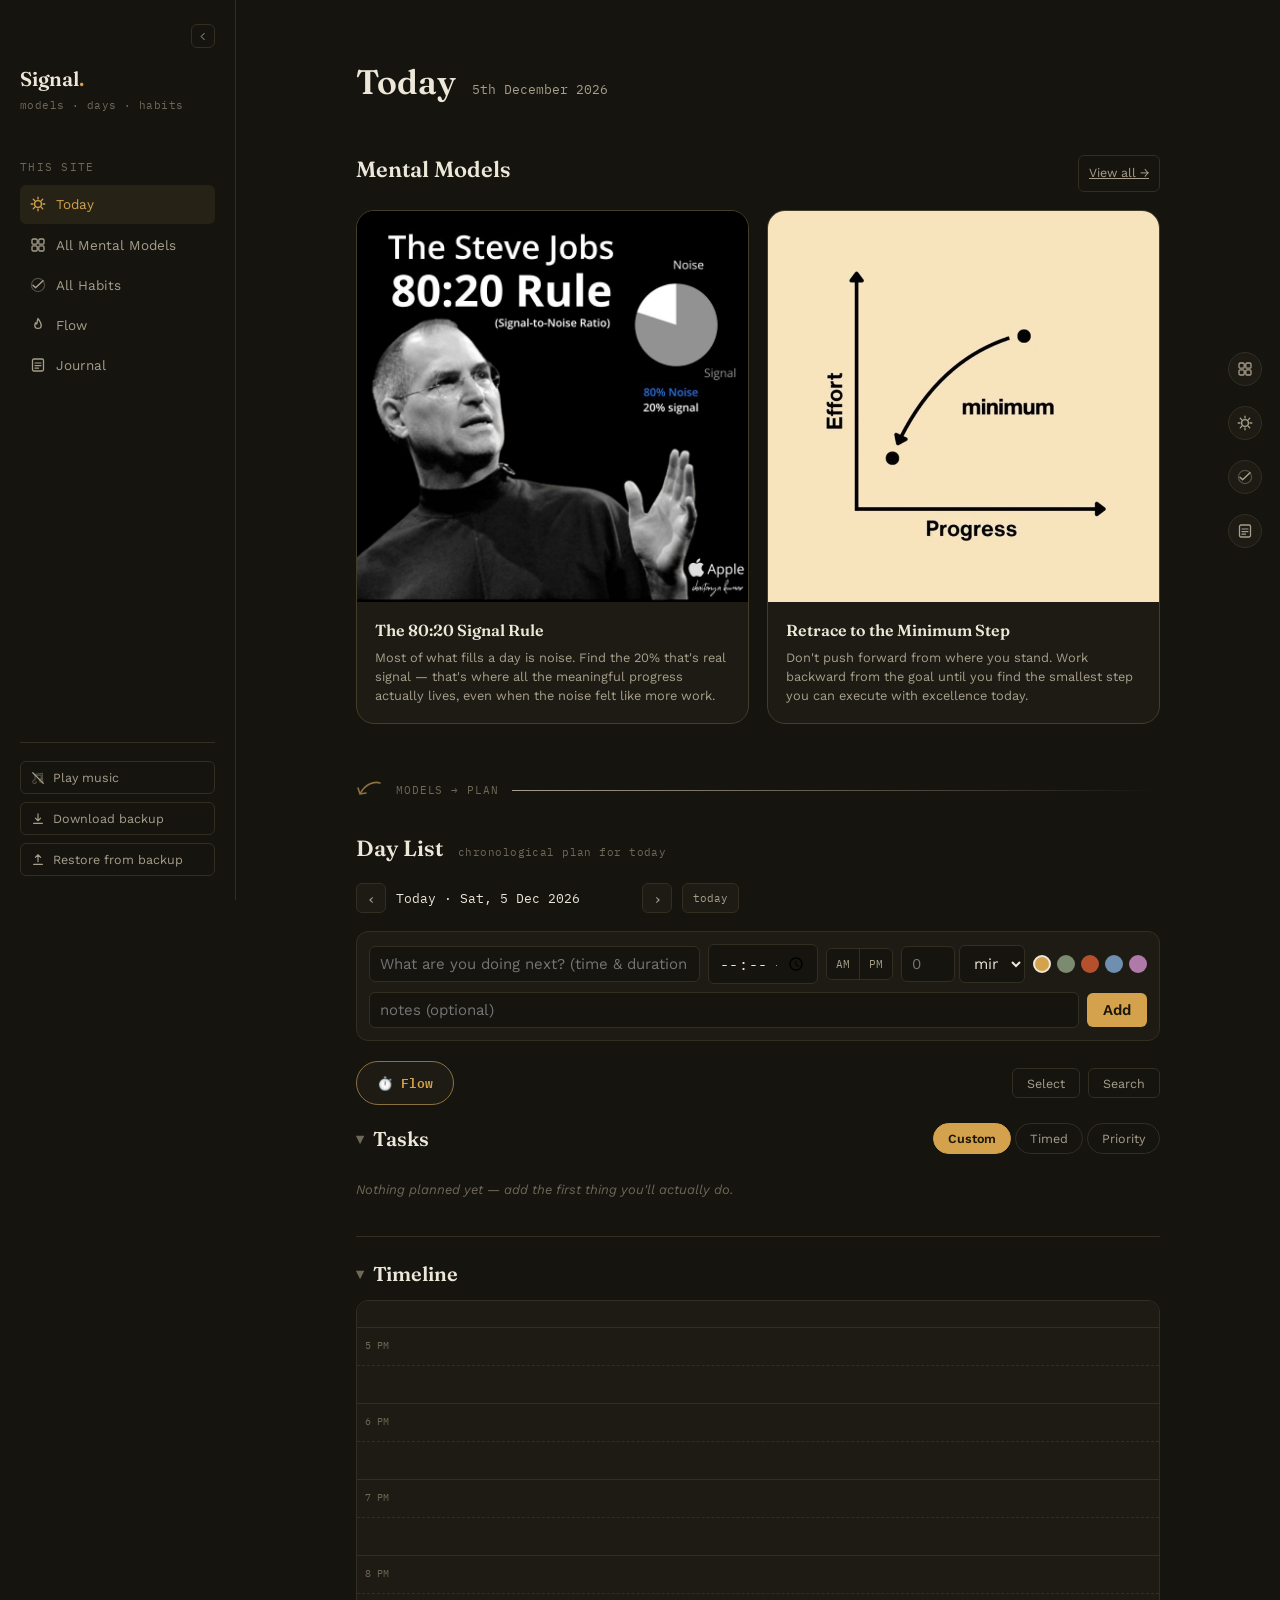
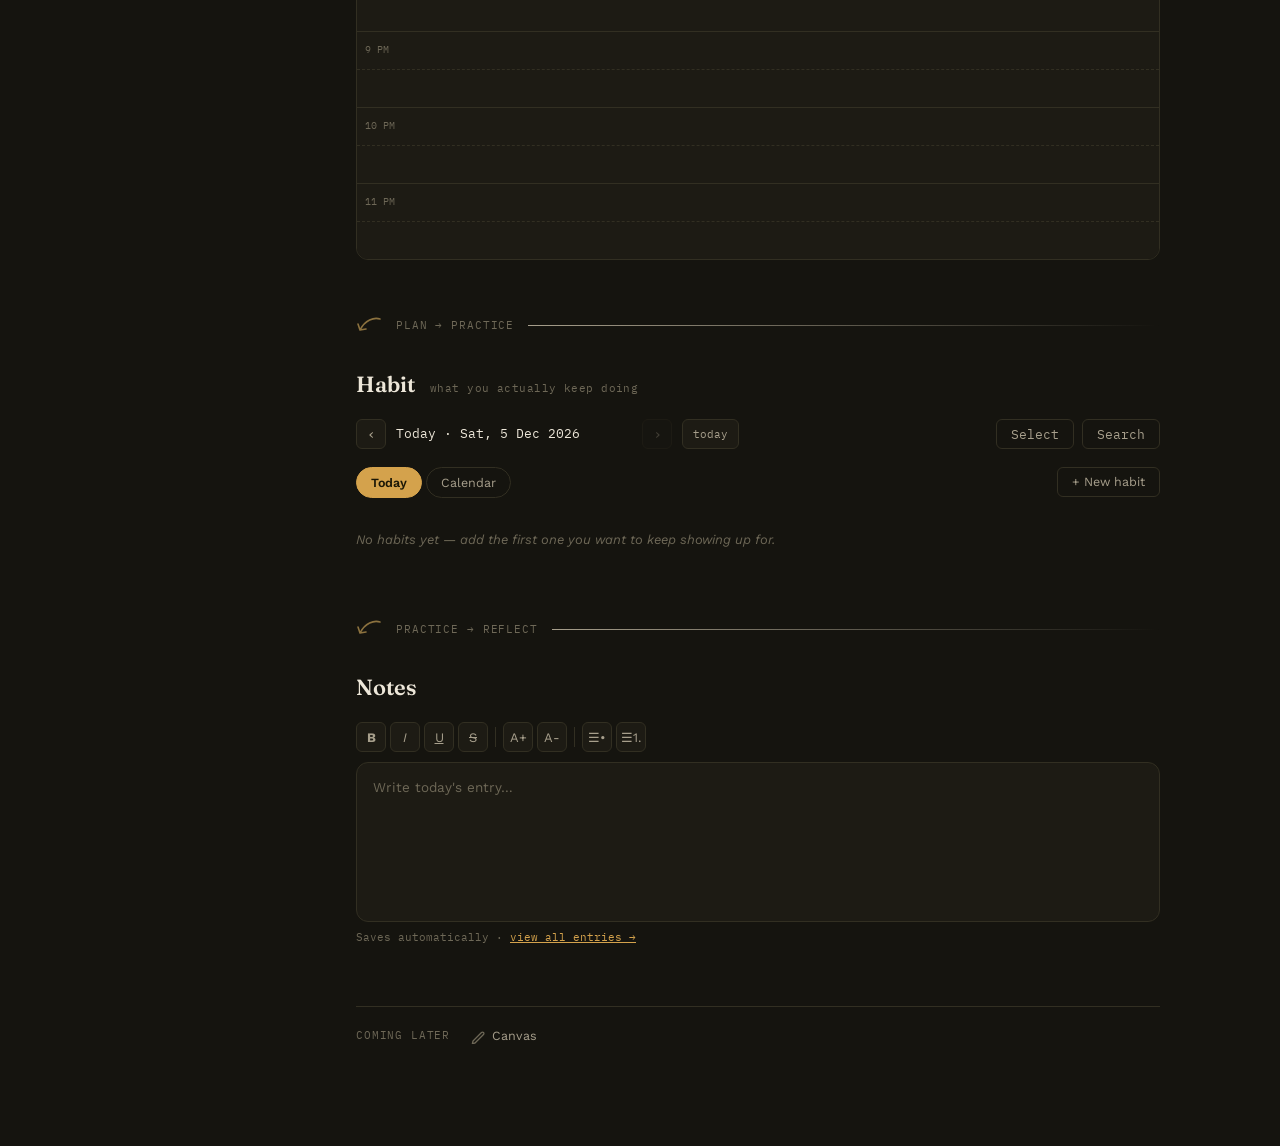
==== index.html @ c30d636f "Clarity Dashboard - Core Baseline" ====
<!doctype html>
<html lang="en">
<head>
<meta charset="utf-8">
<meta name="viewport" content="width=device-width, initial-scale=1">
<title>Signal — Today</title>
<link rel="preconnect" href="https://fonts.googleapis.com">
<link rel="preconnect" href="https://fonts.gstatic.com" crossorigin>
<link rel="stylesheet" href="https://fonts.googleapis.com/css2?family=Fraunces:opsz,wght@9..144,300;9..144,500;9..144,600;9..144,700&family=Work+Sans:wght@400;500;600;700&family=IBM+Plex+Mono:wght@400;500&display=swap">
<link rel="stylesheet" href="styles.css">
<script>
  // Blocking, runs before body paints: if the splash already played this tab session,
  // mark the root element so the overlay never renders at all — no flash, no re-play on refresh.
  if (sessionStorage.getItem('mm_splashDone')) document.documentElement.classList.add('no-splash');
</script>
</head>
<body>
<div class="splash-overlay" id="splashOverlay">
  <span class="splash-word">Signal<span class="accent">.</span></span>
</div>
<audio id="splashAudio" src="assets/sfx/startup.mp3" preload="auto"></audio>
<div class="shell" id="shell">

  <aside class="sidebar" id="sidebarMount" data-active="today"></aside>

  <main class="main">
    <div class="page-head sticky-head no-desc">
      <div class="page-title-row">
        <h1 class="page-title">Today</h1>
        <span class="page-date" id="todayLongDate">—</span>
      </div>
    </div>

    <!-- ===================== SECTION 1 — MENTAL MODELS (pinned only) ===================== -->
    <section class="block" id="models">
      <div class="block-head">
        <h2 class="block-title">Mental Models</h2>
        <a href="models.html" class="ghost-btn" style="display:inline-flex;">View all →</a>
      </div>
      <div class="models-grid" id="homeModelsGrid"></div>
      <p class="empty-note" id="noPinnedNote" style="display:none;">Nothing pinned yet — <a href="models.html" style="color:var(--gold)">pin a couple of models</a> to see them here.</p>
    </section>

    <div class="retrace-divider" id="modelsRetraceDivider">
      <svg width="26" height="20" viewBox="0 0 26 20" fill="none"><path d="M24 3C18 1 9 4 4 14M4 14L2 8M4 14L10 13" stroke="currentColor" stroke-width="1.6" stroke-linecap="round" stroke-linejoin="round"/></svg>
      <span class="label">models → plan</span>
      <div class="rule"></div>
    </div>

    <!-- ===================== SECTION 2 — DAY LIST ===================== -->
    <section class="block" id="daylist">
      <div class="block-head">
        <h2 class="block-title">Day List <small>chronological plan for today</small></h2>
      </div>

      <div class="day-nav">
        <div class="day-nav-dategroup" id="taskDateNavGroup">
          <button id="dayPrev" title="Previous day">‹</button>
          <span class="current-date" id="currentDateLabel">—</span>
          <button id="dayNext" title="Next day">›</button>
          <button class="today-btn" id="dayToday">today</button>
        </div>
      </div>

      <div id="daySearchWrap" style="display:none;">
        <div class="search-box" style="margin-top:0;">
          <input type="text" id="daySearchInput" placeholder="Search everything you've ever logged in the day list…">
          <button id="daySearchBtn">Search</button>
        </div>
        <div class="search-results" id="daySearchResults"></div>
      </div>

      <form class="add-form" id="addEntryForm">
        <input class="task-text" id="entryText" type="text" placeholder="What are you doing next? (time &amp; duration optional)" required>
        <input class="task-time" id="entryTime" type="time">
        <div class="ampm-toggle" id="entryAmpmToggle">
          <button type="button" data-period="AM">AM</button>
          <button type="button" data-period="PM">PM</button>
        </div>
        <div class="dur-input">
          <input type="number" id="entryDurValue" min="0" step="1" placeholder="0">
          <select id="entryDurUnit">
            <option value="min">min</option>
            <option value="hour">hour</option>
          </select>
        </div>
        <div class="task-color-picker" id="entryColorPicker"></div>
        <input class="task-notes" id="entryNotes" type="text" placeholder="notes (optional)">
        <button class="submit" type="submit">Add</button>
      </form>

      <div class="task-tools-row" id="taskToolsRow">
        <button class="flow-shortcut-btn" id="flowShortcutBtn" type="button" title="Open the Flow timer">⏱️ Flow</button>
        <div class="day-nav-actions" id="taskNavActions">
          <button class="ghost-btn" id="taskSelectBtn">Select</button>
          <button class="ghost-btn" id="daySearchToggleBtn">Search</button>
        </div>
        <div class="habits-mass-bar" id="taskMassBar" style="display:none;">
          <button class="ghost-btn" id="taskMassDoneBtn" type="button">Mark done</button>
          <button class="ghost-btn" id="taskMassToggleArchiveBtn" type="button">Archive selected</button>
          <button class="ghost-btn danger-ghost" id="taskMassDeleteBtn" type="button">Delete selected</button>
          <button class="ghost-btn" id="taskMassCancelBtn" type="button">Cancel</button>
        </div>
      </div>

      <div class="section-toolbar">
        <button class="section-collapse-btn" id="tasksCollapseBtn"><span class="sc-arrow">▾</span> Tasks</button>
        <div class="list-mode-tabs" id="listModeTabs">
          <button class="tab-btn" data-mode="custom">Custom</button>
          <button class="tab-btn" data-mode="timed">Timed</button>
          <button class="tab-btn" data-mode="priority">Priority</button>
        </div>
      </div>
      <div class="priority-tools" id="priorityTools" style="display:none;">
        <button class="ghost-btn" id="clearPrioritiesBtn" type="button">Clear all priorities</button>
        <button class="ghost-btn danger-ghost" id="deleteUnprioritizedBtn" type="button">Delete unprioritized</button>
      </div>
      <div id="tasksBody">
        <div class="day-entries" id="dayEntriesContainer"></div>
        <button class="archive-toggle" id="archiveToggleBtn" type="button" style="display:none;">
          <span class="sc-arrow" id="archiveArrow">▸</span> Archive <span class="archive-count" id="archiveCount"></span>
        </button>
        <div class="archive-list" id="archiveList" style="display:none;"></div>
      </div>

      <div class="section-divider"></div>

      <div class="section-toolbar">
        <button class="section-collapse-btn" id="chronoCollapseBtn"><span class="sc-arrow">▾</span> Timeline</button>
      </div>
      <div id="chronoBody">
        <div class="day-grid-wrap">
          <div class="day-grid">
            <div id="gridSlots"></div>
            <div class="grid-tasks" id="gridTasks"></div>
          </div>
        </div>
      </div>
    </section>

    <div class="retrace-divider">
      <svg width="26" height="20" viewBox="0 0 26 20" fill="none"><path d="M24 3C18 1 9 4 4 14M4 14L2 8M4 14L10 13" stroke="currentColor" stroke-width="1.6" stroke-linecap="round" stroke-linejoin="round"/></svg>
      <span class="label">plan → practice</span>
      <div class="rule"></div>
    </div>

    <!-- ===================== SECTION 3 — HABIT ===================== -->
    <section class="block" id="habits">
      <div class="block-head">
        <h2 class="block-title">Habit <small>what you actually keep doing</small></h2>
      </div>

      <div class="day-nav">
        <div class="day-nav-dategroup" id="habitDateNavGroup">
          <button id="habitPrev" title="Previous day">‹</button>
          <span class="current-date" id="habitDateLabel">—</span>
          <button id="habitNext" title="Next day">›</button>
          <button class="today-btn" id="habitToday">today</button>
        </div>
        <div class="day-nav-actions" id="habitNavActions">
          <button class="ghost-btn" id="habitSelectBtn">Select</button>
          <button class="ghost-btn" id="habitSearchToggleBtn">Search</button>
        </div>
        <div class="habits-mass-bar" id="habitTodayMassBar" style="display:none;">
          <button class="ghost-btn" id="habitTodayMassDoneBtn" type="button">Mark done</button>
          <button class="ghost-btn" id="habitTodayMassArchiveBtn" type="button">Archive selected</button>
          <button class="ghost-btn danger-ghost" id="habitTodayMassDeleteBtn" type="button">Delete selected</button>
          <button class="ghost-btn" id="habitTodayMassCancelBtn" type="button">Cancel</button>
        </div>
      </div>

      <div id="habitSearchWrap" style="display:none;">
        <div class="search-box" style="margin-top:0;">
          <input type="text" id="habitSearchInput" placeholder="Search habits by name — completion doesn't matter…">
          <button id="habitSearchBtn">Search</button>
        </div>
        <div class="search-results" id="habitSearchResults"></div>
      </div>

      <div class="tabs">
        <button class="tab-btn active" id="tabToday">Today</button>
        <button class="tab-btn" id="tabCalendar">Calendar</button>
        <div class="day-nav-actions">
          <button class="ghost-btn" id="habitCancelBtn" style="display:none;">Cancel</button>
          <button class="ghost-btn" id="newHabitBtn">+ New habit</button>
        </div>
      </div>

      <form class="habit-add" id="addHabitForm" style="display:none;">
        <div class="field">
          <span class="field-hint">Name</span>
          <input type="text" class="name-input" id="habitName" placeholder="New habit" required>
        </div>
        <div class="field icon-field">
          <span class="field-hint">Icon</span>
          <input type="text" id="habitIcon" placeholder="●" maxlength="3">
          <button type="button" class="icon-hint-btn" id="habitIconHintBtn" title="Pick an emoji">☺</button>
          <div class="emoji-popup" id="habitIconPopup" style="display:none;"></div>
        </div>
        <div class="field">
          <span class="field-hint">Color</span>
          <div class="color-picker" id="habitColorPicker"></div>
        </div>
        <div class="field">
          <span class="field-hint">Metric (optional)</span>
          <input type="text" class="name-input" id="habitMetric" placeholder="e.g. 10 pushups" style="width:140px;">
        </div>
        <button class="submit" type="submit">Add habit</button>
      </form>

      <div id="habitTodayView">
        <div class="habit-today-list" id="habitTodayList"></div>
      </div>

      <div id="habitCalendarView" style="display:none;">
        <div class="cal-nav">
          <button id="calPrev">‹</button>
          <span class="cal-label" id="calLabel">—</span>
          <button id="calNext">›</button>
        </div>
        <div class="cal-legend" id="calLegend"></div>
        <div class="cal-grid" id="calGrid"></div>
        <div class="cal-detail" id="calDetail" style="display:none;"></div>
      </div>
    </section>

    <div class="retrace-divider">
      <svg width="26" height="20" viewBox="0 0 26 20" fill="none"><path d="M24 3C18 1 9 4 4 14M4 14L2 8M4 14L10 13" stroke="currentColor" stroke-width="1.6" stroke-linecap="round" stroke-linejoin="round"/></svg>
      <span class="label">practice → reflect</span>
      <div class="rule"></div>
    </div>

    <!-- ===================== SECTION 4 — NOTES ===================== -->
    <section class="block" id="notes">
      <div class="block-head">
        <h2 class="block-title">Notes</h2>
      </div>
      <div class="richtext-toolbar" id="journalToolbar">
        <button type="button" data-cmd="bold" title="Bold"><b>B</b></button>
        <button type="button" data-cmd="italic" title="Italic"><i>I</i></button>
        <button type="button" data-cmd="underline" title="Underline"><u>U</u></button>
        <button type="button" data-cmd="strikeThrough" title="Strikethrough"><s>S</s></button>
        <span class="richtext-sep"></span>
        <button type="button" data-cmd="bigger" title="Bigger (select text first)">A+</button>
        <button type="button" data-cmd="smaller" title="Smaller (select text first)">A-</button>
        <span class="richtext-sep"></span>
        <button type="button" data-cmd="insertUnorderedList" title="Bullet list">☰•</button>
        <button type="button" data-cmd="insertOrderedList" title="Numbered list">☰1.</button>
      </div>
      <div class="journal-textarea" id="journalTextarea" contenteditable="true" data-placeholder="Write today's entry…"></div>
      <button class="journal-expand-btn" id="journalExpandBtn" type="button" style="display:none;">▾ Expand</button>
      <div class="journal-save-hint">Saves automatically · <a href="journal.html" style="color:var(--gold)">view all entries →</a></div>
    </section>

    <div class="future-note" id="futureNote"></div>

  </main>
</div>

<nav class="side-rail" id="sideRail"></nav>

<!-- day-list entry add/edit modal -->
<div class="modal-overlay" id="entryModalOverlay" style="display:none;">
  <div class="modal">
    <h3 id="entryModalTitle">Add task</h3>
    <label>Name</label>
    <input type="text" id="modalText" placeholder="What are you doing?">
    <div class="modal-row">
      <div>
        <label>Time <span class="field-hint-inline">(bksp to clear)</span></label>
        <div style="display:flex; gap:6px; align-items:center;">
          <input type="time" id="modalTime" style="flex:1;">
          <div class="ampm-toggle" id="modalAmpmToggle">
            <button type="button" data-period="AM">AM</button>
            <button type="button" data-period="PM">PM</button>
          </div>
        </div>
      </div>
      <div>
        <label>Duration</label>
        <div class="dur-input">
          <input type="number" id="modalDurValue" min="0" step="1">
          <select id="modalDurUnit">
            <option value="min">min</option>
            <option value="hour">hour</option>
          </select>
        </div>
      </div>
    </div>
    <label>Color</label>
    <div class="task-color-picker" id="modalColorPicker"></div>
    <label>Notes</label>
    <textarea id="modalNotes" placeholder="optional notes…"></textarea>

    <div class="modal-repeat-row">
      <span class="rr-label">🔁 Repeat daily</span>
      <label class="switch">
        <input type="checkbox" id="modalRepeat">
        <span class="track"></span>
      </label>
    </div>
    <div class="modal-repeat-hint" id="modalRepeatHint"></div>

    <div class="modal-actions">
      <button class="danger" id="modalDelete" style="display:none;">Delete</button>
      <button class="ghost-btn" id="modalArchive" style="display:none;">Archive</button>
      <div class="spacer"></div>
      <button class="ghost-btn" id="modalCancel" type="button">Cancel</button>
      <button class="submit" id="modalSave">Save</button>
    </div>
  </div>
</div>

<script src="nav.js"></script>
<script src="models-data.js"></script>
<script src="emoji-data.js"></script>
<script src="data.js"></script>
<script src="richtext.js"></script>
<script src="app.js"></script>
</body>
</html>
---- styles.css ----
/* Google Fonts are loaded via <link> tags in each page's <head> instead of @import here —
   @import inside a stylesheet blocks the whole file (including background color) until the
   font CSS round-trips, which was the source of the white flash between page navigations. */

:root{
  --bg: #15140F;
  --bg-raised: #1D1B14;
  --bg-raised-2: #262316;
  --cream: #F2EBDD;
  --ink: #EDE7D9;
  --ink-dim: #A79F8C;
  --ink-faint: #6E6857;
  --gold: #D4A24C;
  --gold-dim: #8C723F;
  --rust: #B5502D;
  --sage: #7A8B6F;
  --line: #322F22;
  --radius-s: 6px;
  --radius-m: 12px;
  --radius-l: 18px;
  --font-display: 'Fraunces', serif;
  --font-body: 'Work Sans', sans-serif;
  --font-mono: 'IBM Plex Mono', monospace;
}

*{ box-sizing: border-box; }
html{ scroll-behavior: smooth; }

body{
  margin:0;
  background: var(--bg);
  color: var(--ink);
  font-family: var(--font-body);
  font-size: 15px;
  line-height: 1.5;
  -webkit-font-smoothing: antialiased;
}

html{ scrollbar-width: thin; scrollbar-color: var(--line) var(--bg); }
::-webkit-scrollbar{ width: 10px; height: 10px; }
::-webkit-scrollbar-track{ background: var(--bg); }
::-webkit-scrollbar-thumb{ background: var(--line); border-radius: 6px; border: 2px solid var(--bg); background-clip: padding-box; }
::-webkit-scrollbar-thumb:hover{ background: var(--gold-dim); background-clip: padding-box; }

a{ color: inherit; }

/* ---------- first-load splash ---------- */
.splash-overlay{
  position: fixed; inset: 0; z-index: 9999;
  background: #FBF9F4;
  display: flex; align-items: center; justify-content: center;
  transition: opacity 1250ms ease, filter 1250ms ease;
  opacity: 1; filter: blur(0);
}
.splash-overlay .splash-word{
  font-family: var(--font-display); font-size: 30px; letter-spacing: .05em;
  color: #1B1706; opacity: .88; transition: opacity 700ms ease;
}
.splash-overlay .splash-word .accent{ color: var(--gold); }
.splash-overlay.splash-fade{ opacity: 0; filter: blur(22px); }
.splash-overlay.splash-fade .splash-word{ opacity: 0; }
html.no-splash .splash-overlay{ display: none; }

/* ---------- Flow page ---------- */
/* tasks panel sits at a fixed left position rather than the whole pair being centered as a
   block — reads as more intentional than the old "timer shoved right of center" layout */
.flow-layout{ display:flex; gap: 56px; align-items:flex-start; padding-top: 0; }
.flow-tasks-panel{ width: 200px; flex-shrink:0; padding-top: 14px; }
.flow-tasks-heading{ font-family: var(--font-display); font-weight:600; font-size:15px; color: var(--ink); margin-bottom: 12px; transition: color .2s ease; }
.flow-tasks-heading.muted{ color: var(--ink-faint); }
.flow-task-list{ display:flex; flex-direction:column; gap:6px; margin-bottom: 12px; }
.flow-task-row{
  display:flex; align-items:center; gap:8px; padding: 7px 9px; border-radius: var(--radius-s);
  border: 1px solid transparent; cursor:pointer; opacity:.55; transition: opacity .2s ease, border-color .2s ease, background .2s ease;
}
.flow-task-row:hover{ opacity:.85; }
.flow-task-row.dimmed{ opacity:.28; }
.flow-task-row.dimmed:hover{ opacity:.4; }
.flow-task-row.selected{ opacity:1; border-color: var(--sage); background: rgba(122,139,111,0.12); cursor:pointer; }
.flow-task-row.locked{ cursor: default; }
.flow-task-row.locked:hover{ opacity: inherit; }
.flow-task-row.selected.locked{ cursor: default; }
.flow-task-dot{ width:8px; height:8px; border-radius:50%; flex-shrink:0; margin-top:1px; align-self:flex-start; }
.flow-task-text{ font-size:12.5px; color: var(--ink); overflow:hidden; text-overflow:ellipsis; white-space:nowrap; min-width:0; flex:1; }
.flow-task-text-col{ display:flex; flex-direction:column; gap:2px; min-width:0; flex:1; }
.flow-task-text-col .flow-task-text{ white-space:nowrap; }
.flow-task-subnote{ font-family: var(--font-mono); font-size: 9.5px; text-transform:uppercase; letter-spacing:.05em; color: var(--sage); opacity:.85; }
.flow-task-clear{ background:transparent; border:none; color: var(--ink-faint); cursor:pointer; font-size:14px; flex-shrink:0; padding:0 2px; }
.flow-task-clear:hover{ color: var(--rust); }
.flow-custom-task-row{ display:flex; gap:6px; }
.flow-custom-task-row input{ flex:1; min-width:0; background: var(--bg-raised); border:1px solid var(--line); color: var(--ink); padding:7px 9px; border-radius: var(--radius-s); font-size:12px; }
.flow-custom-task-row input:disabled, .flow-custom-task-row button:disabled{ opacity:.4; cursor:default; }

.flow-timer-wrap{ display:flex; flex-direction:column; align-items:center; gap:18px; padding: 0 0 16px; flex:1; }
.flow-ring-box{ position:relative; width: min(46vw, 320px); max-width:320px; aspect-ratio:1/1; }
.flow-ring-svg{ width:100%; height:100%; transform: rotate(-90deg); }
.flow-ring-track{ fill:none; stroke: var(--bg-raised-2); stroke-width: 10; }
.flow-ring-progress{
  fill:none; stroke: var(--gold); stroke-width: 10; stroke-linecap: round;
  transition: stroke-dashoffset 240ms linear;
}
.flow-ring-center{
  position:absolute; inset:0; display:flex; flex-direction:column; align-items:center; justify-content:center; gap:8px;
}
.flow-time{ font-family: var(--font-mono); font-size: clamp(40px, 9vw, 64px); color: var(--ink); letter-spacing: .02em; transition: opacity .2s ease; }
.flow-state-label{ font-family: var(--font-mono); font-size: 12px; text-transform:uppercase; letter-spacing:.12em; color: var(--ink-faint); transition: opacity .2s ease; }
/* "time's up" now renders directly inside the ring, replacing the time/state text rather than banner-ing above it */
.flow-ring-center.ended .flow-time,
.flow-ring-center.ended .flow-state-label{ display:none; }
.flow-ended-banner{
  display:none; flex-direction:column; align-items:center; gap:6px; text-align:center;
  color: var(--rust); font-family: var(--font-display); font-weight:600; font-size: 22px; padding: 0 20px;
}
.flow-ring-center.ended .flow-ended-banner{ display:flex; }
.flow-controls{ display:flex; flex-direction:column; align-items:center; gap:12px; width:100%; max-width:320px; }
.flow-duration-row{ display:flex; align-items:center; gap:10px; }
.flow-duration-row label{ font-family: var(--font-mono); font-size: 11px; color: var(--ink-faint); text-transform:uppercase; letter-spacing:.05em; }
.flow-duration-row input[type="number"]{ width: 70px; background: var(--bg-raised); border:1px solid var(--line); color: var(--ink); padding:8px 10px; border-radius: var(--radius-s); text-align:center; }
.flow-presets{ display:flex; gap:6px; flex-wrap:wrap; justify-content:center; }
.flow-action-row{ display:flex; gap:10px; }
.flow-action-row .submit, .flow-action-row .ghost-btn{ min-width: 96px; justify-content:center; }
.flow-cycle-note{ padding-top: 12px; border-top: 1px solid var(--line); font-family: var(--font-mono); font-size: 11px; color: var(--ink-faint); text-align:center; max-width: 320px; }
button, input, select, textarea{ font-family: inherit; font-size: inherit; color: inherit; }
::selection{ background: var(--gold-dim); color: var(--bg); }

/* ---------- layout shell ---------- */

.shell{
  display: grid;
  grid-template-columns: 236px 1fr;
  min-height: 100vh;
  transition: grid-template-columns .18s ease;
}
.shell.collapsed{ grid-template-columns: 64px 1fr; }

.sidebar{
  border-right: 1px solid var(--line);
  padding: 24px 20px;
  display: flex;
  flex-direction: column;
  position: sticky;
  top: 0;
  height: 100vh;
  overflow-y: auto;
}
.shell.collapsed .sidebar{ padding: 20px 10px; align-items: center; }

.collapse-btn{
  align-self: flex-end;
  background: transparent;
  border: 1px solid var(--line);
  color: var(--ink-dim);
  width: 24px; height: 24px;
  border-radius: 6px;
  cursor: pointer;
  display: flex; align-items: center; justify-content: center;
  margin-bottom: 16px;
  flex-shrink: 0;
}
.collapse-btn:hover{ color: var(--gold); border-color: var(--gold-dim); }
.shell.collapsed .collapse-btn{ align-self: stretch; width: 100%; height: 34px; }
.shell.collapsed .collapse-btn svg{ transform: rotate(180deg); }

.wordmark{
  font-family: var(--font-display);
  font-weight: 600;
  font-size: 20px;
  color: var(--ink);
  text-decoration: none;
  display: block;
  margin-bottom: 3px;
}
.wordmark .accent{ color: var(--gold); }
.wm-short{ display: none; }
.shell.collapsed .wm-full{ display: none; }
.shell.collapsed .wm-short{ display: inline; }

.sidebar-sub{
  font-family: var(--font-mono);
  font-size: 11px;
  color: var(--ink-faint);
  letter-spacing: 0.04em;
  margin-bottom: 30px;
}
.shell.collapsed .sidebar-sub{ display: none; }

.nav-group-label{
  font-family: var(--font-mono);
  font-size: 10.5px;
  text-transform: uppercase;
  letter-spacing: 0.12em;
  color: var(--ink-faint);
  margin: 16px 0 10px;
}
.shell.collapsed .nav-group-label{ display: none; }

.nav-list{ list-style:none; margin:0; padding:0; display:flex; flex-direction:column; gap:2px; }
.shell.collapsed .nav-list{ align-items: center; }

.nav-item{
  display:flex; align-items:center; gap:10px;
  padding: 9px 10px;
  border-radius: var(--radius-s);
  text-decoration:none;
  font-size: 13.5px;
  color: var(--ink-dim);
  transition: background .15s ease, color .15s ease;
}
.nav-item:hover{ background: var(--bg-raised); color: var(--ink); }
.nav-item.active{ background: var(--bg-raised-2); color: var(--gold); }
.nav-item svg{ flex-shrink:0; }
.shell.collapsed .nav-item{ justify-content: center; padding: 9px; width: 40px; }
.shell.collapsed .nav-item .label,
.shell.collapsed .nav-item .soon{ display: none; }

.nav-item.disabled{ color: var(--ink-faint); cursor: default; pointer-events: none; }
.nav-item.disabled .soon{
  margin-left:auto;
  font-family: var(--font-mono);
  font-size: 9.5px;
  border: 1px solid var(--line);
  border-radius: 20px;
  padding: 1px 6px;
  letter-spacing: 0.04em;
}

.sidebar-spacer{ flex: 1; min-height: 20px; }
.shell.collapsed .sidebar-spacer{ cursor: pointer; }
.shell.collapsed .sidebar-spacer:hover{ background: rgba(212,162,76,0.05); border-radius: var(--radius-s); }

.sidebar-footer{
  padding-top: 18px;
  border-top: 1px solid var(--line);
  display:flex; flex-direction:column; gap:8px;
}
.shell.collapsed .sidebar-footer{ align-items: center; }

.ghost-btn{
  background: transparent;
  border: 1px solid var(--line);
  color: var(--ink-dim);
  padding: 8px 10px;
  border-radius: var(--radius-s);
  font-size: 12.5px;
  cursor:pointer;
  text-align:left;
  display: flex; align-items: center; gap: 8px;
  transition: border-color .15s ease, color .15s ease;
}
.ghost-btn:hover{ border-color: var(--gold-dim); color: var(--ink); }
.shell.collapsed .sidebar .ghost-btn{ padding: 8px; justify-content: center; width: 100%; }

/* generic .submit fallback — several places only had a scoped `.add-form button.submit` etc.
   style, so any .submit button outside those specific parents (Flow's Start, the journal
   entry's Save) fell back to the browser's default white button. This is the base every
   .submit button gets; the scoped rules below just add extra per-context tweaks. */
.submit{ background: var(--gold); color:#1B1706; border:none; padding: 9px 18px; border-radius: var(--radius-s); font-weight:600; cursor:pointer; display:inline-flex; align-items:center; justify-content:center; gap:8px; }
.submit:hover{ background: #E4B565; }
.shell.collapsed .sidebar .ghost-btn .label{ display: none; }
#importFileInput{ display:none; }

.main{
  padding: 40px 48px 100px;
  max-width: 900px;
  margin: 0 auto;
  width: 100%;
}

.page-head{ margin-bottom: 40px; }
/* Sticky title bar. Only the title (+ inline action buttons, where a page has them) lives in
   here — the eyebrow and description are now siblings OUTSIDE this box (see each page's HTML),
   in normal document flow, not toggled by any JS. That's a deliberate structural fix: an
   earlier version put the eyebrow/description INSIDE this sticky box and shrank/faded them via
   a scroll-triggered class. Toggling their height changed this box's own height, which changed
   the whole page's total scroll height — and near the bottom of a shortish page, that was
   enough to make the browser auto-correct scroll position, which re-triggered the toggle,
   which changed the height again... a real feedback loop (visible as the header and even the
   scrollbar itself bouncing), not a detection glitch, and worse the more it kept "solving" by
   fading instead of moving the content out of the sticky box entirely.
   This version needs no JS to make the eyebrow/description disappear at all — they're normal
   content sitting just before/after this sticky bar, so they simply scroll away and slide
   behind it like any other content would, using position:sticky exactly as intended. Nothing
   here ever changes size, so nothing can ever feed back into itself. The only remaining JS
   (nav.js) just toggles a border-bottom color for a bit of polish once actually scrolled —
   that doesn't affect layout height either, so it's safe. */
.page-head.sticky-head{
  position: sticky; top: 0; z-index: 20;
  background: var(--bg);
  margin: 0 -48px 0; padding: 16px 48px 12px;
  border-bottom: 1px solid transparent;
}
.page-head.sticky-head.is-stuck{ border-bottom-color: var(--line); }
/* pages with no trailing .page-desc sibling (currently just Today) need their own spacing
   before the next section, since there's no following element to carry it instead */
.page-head.sticky-head.no-desc{ margin-bottom: 32px; }
.page-eyebrow{
  font-family: var(--font-mono);
  font-size: 11px;
  color: var(--gold);
  letter-spacing: 0.1em;
  text-transform: uppercase;
  margin-bottom: 10px;
}
.page-title-row{ display:flex; align-items: baseline; gap: 16px; flex-wrap: wrap; }
.page-title{ font-family: var(--font-display); font-weight: 600; font-size: 34px; margin: 0; }
.page-date{ font-family: var(--font-mono); font-size: 13px; color: var(--ink-dim); }
.page-desc{ color: var(--ink-dim); max-width: 56ch; font-size: 14px; margin: 10px 0 32px; }

/* ---------- section divider (signature element: the retrace curve) ---------- */

.retrace-divider{ display:flex; align-items:center; gap:14px; margin: 56px 0 32px; color: var(--ink-faint); }
.retrace-divider svg{ flex-shrink:0; color: var(--gold-dim); }
.retrace-divider .label{ font-family: var(--font-mono); font-size: 11px; letter-spacing: 0.08em; text-transform: uppercase; white-space: nowrap; }
.retrace-divider .rule{ height:1px; background: linear-gradient(to right, var(--ink-dim), transparent); flex:1; }

section.block{ scroll-margin-top: 24px; }
.block-head{ display:flex; align-items: baseline; justify-content: space-between; gap: 16px; margin-bottom: 18px; }
.block-title{ font-family: var(--font-display); font-weight: 600; font-size: 22px; margin: 0; }
.block-title small{ font-family: var(--font-mono); font-weight: 400; font-size: 11px; color: var(--ink-faint); margin-left: 10px; letter-spacing: 0.04em; }

/* ---------- mental models ---------- */

.models-grid{ display:grid; grid-template-columns: repeat(2, 1fr); gap: 18px; }
.models-grid.full{ grid-template-columns: repeat(3, 1fr); }

.model-card{
  background: var(--bg-raised);
  border: 1px solid #423E2B; /* a touch lighter than --line — the add-model card was barely visible against the page background */
  border-radius: var(--radius-l);
  overflow:hidden;
  text-decoration:none;
  display:block;
  cursor: pointer;
  transition: transform .18s ease, border-color .18s ease;
}
.model-card:hover{ transform: translateY(-2px); border-color: var(--gold-dim); }
.model-card .frame{ aspect-ratio: 1 / 1; overflow:hidden; background:#000; }
.model-card img{ width:100%; height:100%; object-fit:cover; display:block; }
.model-card .cap{ padding: 16px 18px 18px; }
.model-card .cap h3{ font-family: var(--font-display); font-size: 16px; font-weight: 600; margin: 0 0 6px; color: var(--ink); }
.model-card .cap p{ margin:0; font-size: 12.8px; color: var(--ink-dim); line-height: 1.5; }

.model-card.placeholder{
  border-style: dashed; cursor: default;
  display:flex; align-items:center; justify-content:center;
  min-height: 180px; color: var(--ink-faint);
  font-family: var(--font-mono); font-size: 12px; text-align:center; padding: 20px;
}

/* ---------- model detail page ---------- */

.model-detail-hero{ display:grid; grid-template-columns: 260px 1fr; gap:28px; margin-bottom:36px; align-items:start; }
.model-detail-hero .frame{ border-radius: var(--radius-l); overflow:hidden; aspect-ratio:1/1; border:1px solid var(--line); cursor: zoom-in; }
.model-detail-hero img{ width:100%; height:100%; object-fit:cover; display:block; }
.model-detail-hero h1{ font-family: var(--font-display); font-size:28px; margin:0 0 10px; }
.model-detail-hero p{ color: var(--ink-dim); font-size:14px; max-width:52ch; }

/* ---------- model image lightbox ---------- */
.lightbox-overlay{
  position: fixed; inset:0; z-index: 500; background: rgba(10,9,6,0.88);
  display:flex; align-items:center; justify-content:center; padding: 40px; cursor: zoom-out;
  animation: lightbox-fade .15s ease;
}
@keyframes lightbox-fade{ from{ opacity:0; } to{ opacity:1; } }
.lightbox-overlay img{
  max-width: 100%; max-height: 100%; border-radius: var(--radius-m);
  box-shadow: 0 20px 60px rgba(0,0,0,.5); cursor: default;
}

.note-form{ display:flex; flex-direction:column; gap:10px; margin-bottom: 24px; }
.note-form textarea{ background: var(--bg-raised); border:1px solid var(--line); color: var(--ink); padding:12px; border-radius: var(--radius-m); min-height:90px; font-family: var(--font-body); resize:vertical; }
.note-form button{ align-self:flex-start; background: var(--gold); color:#1B1706; border:none; padding:9px 18px; border-radius: var(--radius-s); font-weight:600; cursor:pointer; }
.note-item{ background: var(--bg-raised); border:1px solid var(--line); border-radius: var(--radius-m); padding:14px 16px; margin-bottom:10px; }
.note-item .note-meta{ display:flex; justify-content:space-between; align-items:center; margin-bottom:6px; }
.note-item .note-date{ font-family: var(--font-mono); font-size:10.5px; color: var(--ink-faint); }
.note-item .note-del{ background:none; border:none; color:var(--ink-faint); cursor:pointer; font-size:14px; }
.note-item .note-del:hover{ color: var(--rust); }
.note-item p{ margin:0; font-size:13.5px; white-space:pre-wrap; line-height:1.55; }

/* ---------- day nav / add form ---------- */

.day-nav{ display:flex; align-items:center; gap:10px; margin-bottom: 18px; font-family: var(--font-mono); }
.day-nav-dategroup{ display:flex; align-items:center; gap:10px; }
.day-nav button{ background: var(--bg-raised); border: 1px solid var(--line); color: var(--ink-dim); width: 30px; height: 30px; border-radius: var(--radius-s); cursor:pointer; }
.day-nav button:hover{ color: var(--gold); border-color: var(--gold-dim); }
.day-nav .current-date{ font-size: 13px; color: var(--ink); width: 236px; flex-shrink:0; white-space: nowrap; }
.day-nav .today-btn{ width:auto; padding: 0 10px; font-size: 11px; color: var(--ink-dim); }

.add-form{ display:flex; gap: 8px; margin-bottom: 20px; flex-wrap: wrap; align-items:center; background: var(--bg-raised); border: 1px solid var(--line); padding: 12px; border-radius: var(--radius-m); }
.add-form input, .add-form select{ background: var(--bg); border: 1px solid var(--line); color: var(--ink); padding: 8px 10px; border-radius: var(--radius-s); }
.add-form .task-text{ flex: 1 1 200px; }
.add-form .task-time{ width: 110px; font-family: var(--font-mono); }
.add-form .task-notes{ flex: 1 1 160px; }
.add-form button.submit{ background: var(--gold); color: #1B1706; border: none; padding: 8px 16px; border-radius: var(--radius-s); font-weight: 600; cursor: pointer; }
.add-form button.submit:hover{ background: #E4B565; }

.dur-input{ display:flex; gap:4px; align-items:center; }
.dur-input input{ width: 54px; }
.dur-input select{ width: 66px; }

/* ---------- day grid (24h view) ---------- */

.day-grid-wrap{
  max-height: 560px;
  overflow-y: auto;
  border: 1px solid var(--line);
  border-radius: var(--radius-m);
  background: var(--bg-raised);
  margin-bottom: 20px;
  scrollbar-width: thin;
  scrollbar-color: var(--line) var(--bg-raised);
}
.day-grid{ position: relative; }
.grid-slot{
  height: 38px; display:flex; align-items:center; border-top: 1px dashed var(--line);
  position: relative; cursor: pointer; transition: background .1s ease;
}
.grid-slot:first-child{ border-top: none; }
.grid-slot.hour-line{ border-top: 1px solid var(--line); }
.grid-slot:hover{ background: rgba(212,162,76,0.07); }
.slot-label{ font-family: var(--font-mono); font-size: 9.5px; color: var(--ink-faint); width: 52px; flex-shrink: 0; padding-left: 8px; pointer-events: none; }
.slot-plus-fill{
  opacity: 0; flex: 1; margin-right: 10px; text-align: right;
  font-family: var(--font-mono); font-size: 11px; color: var(--gold);
  transition: opacity .1s ease; pointer-events: none;
}
.grid-slot:hover .slot-plus-fill{ opacity: 1; }
.day-grid-wrap::-webkit-scrollbar-track{ background: var(--bg-raised); }
.day-grid-wrap::-webkit-scrollbar-thumb{ border-color: var(--bg-raised); }
.grid-tasks{ position: absolute; top: 0; left: 52px; right: 10px; pointer-events: none; }

/* ---------- day-list: section toolbars, mode tabs, collapse, drag, priority ---------- */
.section-toolbar{ display:flex; align-items:center; justify-content:space-between; flex-wrap:wrap; gap:10px; margin-bottom:12px; }
.section-collapse-btn{
  background: transparent; border: none; color: var(--ink);
  font-family: var(--font-display); font-weight: 600; font-size: 20px;
  padding: 2px 0; cursor: pointer; display:flex; align-items:center; gap:9px;
  text-align:left;
}
.section-collapse-btn:hover{ color: var(--gold); border-color: transparent; }
.section-collapse-btn .sc-arrow{ font-family: var(--font-mono); font-size: 15px; color: var(--ink-faint); transition: color .15s ease; }
.section-collapse-btn:hover .sc-arrow{ color: var(--gold-dim); }
.list-mode-tabs{ display:flex; gap:4px; }
.priority-tools{ display:flex; gap:8px; margin-bottom:14px; justify-content:flex-end; }
.log-feed-more-btn{ width:100%; justify-content:center; margin-top:10px; }
.priority-tools .danger-ghost{ border-color: var(--rust); color: var(--rust); }
.priority-tools .danger-ghost:hover{ background: rgba(181,80,45,0.1); color: var(--rust); }
.section-divider{ height:1px; background: var(--line); margin: 22px 0; }
.entry-inline-divider{ height:1px; background: var(--line); margin: 10px 0; }
.entry-drag-handle{ cursor:grab; color: var(--ink-faint); flex-shrink:0; font-size:14px; line-height:1; padding-right:2px; user-select:none; }
.entry-drag-handle:hover{ color: var(--gold-dim); }
.entry.dragging{ opacity:.35; }
.entry[draggable="true"]{ cursor:default; }
.entry-priority-input{ width: 38px; flex-shrink:0; text-align:center; background: var(--bg); border:1px solid var(--line); color: var(--ink); border-radius: var(--radius-s); font-family: var(--font-mono); font-size:11.5px; padding: 5px 2px; }
.entry-priority-input:focus{ border-color: var(--gold-dim); outline:none; }
.task-block{
  position: absolute;
  background: var(--task-color, var(--gold-dim)); border-left: 3px solid var(--task-color-strong, var(--gold));
  border-radius: 5px; padding: 2px 7px; font-size: 11px;
  overflow: hidden; cursor: pointer; pointer-events: auto; color: #1B1706;
  display:flex; align-items:center; gap:5px; box-sizing: border-box;
  border-right: 1px solid rgba(0,0,0,0.15);
}
.task-block.done{ opacity: .5; text-decoration: line-through; }
.tb-time{ font-family: var(--font-mono); font-size: 9px; opacity: .8; flex-shrink: 0; }
.tb-text{ overflow: hidden; text-overflow: ellipsis; white-space: nowrap; }
.tb-repeat{ flex-shrink: 0; font-size: 9px; opacity: .85; }

.day-entries{ display:flex; flex-direction:column; gap:8px; }
.entry{ display:flex; align-items:center; gap: 12px; background: var(--bg-raised); border: 1px solid var(--line); border-left: 3px solid var(--task-color-strong, var(--gold-dim)); border-radius: var(--radius-s); padding: 10px 12px; cursor: pointer; }
.entry.done{ opacity: 0.5; }
.entry.done .entry-text{ text-decoration: line-through; }
.entry-check{ width: 18px; height:18px; border-radius: 5px; border: 1px solid var(--ink-faint); background: transparent; cursor:pointer; flex-shrink:0; display:flex; align-items:center; justify-content:center; }
.entry.done .entry-check{ background: var(--task-color-strong, var(--sage)); border-color: var(--task-color-strong, var(--sage)); }
.entry-time{ font-family: var(--font-mono); font-size: 11.5px; color: var(--gold); width: 48px; flex-shrink:0; }
.entry-text{ flex:1; font-size: 13.5px; }
.entry-dur{ font-family: var(--font-mono); font-size: 11px; color: var(--ink-faint); flex-shrink:0; }
.entry-del{ background:none; border:none; color: var(--ink-faint); cursor:pointer; font-size: 15px; padding: 2px 6px; flex-shrink:0; }
.entry-del:hover{ color: var(--rust); }

.empty-note{ color: var(--ink-faint); font-size: 13px; font-style: italic; padding: 14px 0; }

/* ---------- day-list archive (unchecked, non-repeating tasks left behind on past days) ---------- */
.archive-toggle{
  background: transparent; border: none; color: var(--ink-faint);
  font-family: var(--font-mono); font-size: 11.5px; letter-spacing: .04em;
  padding: 10px 0 6px; cursor: pointer; display:flex; align-items:center; gap:7px;
  text-align:left; width: 100%;
}
.archive-toggle:hover{ color: var(--ink-dim); }
.archive-toggle .sc-arrow{ font-size: 12px; }
.archive-toggle .archive-count{ color: var(--gold-dim); }
.archive-list{ display:flex; flex-direction:column; gap:7px; padding: 4px 0 4px; }
.archive-row{
  display:flex; align-items:center; gap: 10px; background: var(--bg-raised); border: 1px dashed var(--line);
  border-radius: var(--radius-s); padding: 8px 12px; opacity:.8;
}
.archive-row .entry-check{ width: 18px; height:18px; border-radius: 5px; border: 1px solid var(--ink-faint); background: transparent; cursor:pointer; flex-shrink:0; display:flex; align-items:center; justify-content:center; }
.archive-row .ar-text{ flex:1; font-size: 13px; color: var(--ink-dim); }
.archive-row .ar-date{ font-family: var(--font-mono); font-size: 10.5px; color: var(--ink-faint); flex-shrink:0; }
.archive-row .ar-restore{ background: transparent; border: 1px solid var(--line); color: var(--ink-dim); padding: 5px 10px; border-radius: var(--radius-s); font-size: 11px; cursor:pointer; flex-shrink:0; }
.archive-row .ar-restore:hover{ border-color: var(--gold-dim); color: var(--gold); }
.archive-row .entry-del-x{ background:none; border:none; color: var(--ink-faint); cursor:pointer; font-size: 15px; padding: 2px 4px; flex-shrink:0; }
.archive-row .entry-del-x:hover{ color: var(--rust); }

/* ---------- search ---------- */

.search-box{ display:flex; gap:8px; margin-top: 22px; align-items: stretch; }
.search-box input, .search-box button{ height: 38px; line-height: normal; -webkit-appearance: none; appearance: none; margin:0; }
.search-box input{ flex:1; background: var(--bg-raised); border: 1px solid var(--line); color: var(--ink); padding: 9px 12px; border-radius: var(--radius-s); }
.search-box button{ background: var(--bg-raised-2); border: 1px solid var(--line); color: var(--ink-dim); padding: 9px 14px; border-radius: var(--radius-s); cursor:pointer; flex-shrink:0; display:flex; align-items:center; justify-content:center; }
.search-box button:hover{ color: var(--gold); }

.search-results{ margin-top: 14px; }
.search-summary{ font-family: var(--font-mono); font-size: 11.5px; color: var(--gold); margin-bottom: 10px; }
.search-group-label{ font-family: var(--font-mono); font-size: 10.5px; text-transform: uppercase; letter-spacing: 0.08em; color: var(--ink-faint); margin: 16px 0 8px; }
.search-group-label:first-child{ margin-top: 0; }
.search-row{ display:flex; gap: 10px; padding: 8px 0; border-bottom: 1px solid var(--line); font-size: 13px; align-items:baseline; }
.search-row .sr-date{ font-family: var(--font-mono); font-size: 11px; color: var(--ink-faint); width: 130px; flex-shrink:0; }
.search-row .sr-text{ flex:1; }
.search-row .sr-meta{ font-family: var(--font-mono); font-size: 11px; color: var(--ink-faint); }

.habit-result-row{ display:flex; align-items:center; gap:10px; padding:9px 10px; background: var(--bg-raised); border:1px solid var(--line); border-radius: var(--radius-s); margin-bottom:6px; text-decoration:none; color:inherit; }
.habit-result-row:hover{ border-color: var(--gold-dim); }
.habit-result-row .sw-badge{ width:24px; height:24px; border-radius:7px; display:flex; align-items:center; justify-content:center; font-size:12px; flex-shrink:0; border: 1px solid var(--line); }
.habit-result-row .hr-name{ flex:1; font-size:13px; }
.habit-result-row .hr-stats{ font-family: var(--font-mono); font-size:11px; color: var(--ink-faint); }

/* ---------- habit tracker ---------- */

.tabs{ display:flex; gap:4px; margin-bottom:18px; }
.tab-btn{ background: transparent; border: 1px solid var(--line); color: var(--ink-dim); padding: 7px 14px; border-radius: 20px; font-size: 12.5px; cursor:pointer; }
.tab-btn.active{ background: var(--gold); color:#1B1706; border-color: var(--gold); font-weight:600; }

.habit-add{ display:flex; gap:10px; margin-bottom: 18px; flex-wrap:wrap; background: var(--bg-raised); border: 1px solid var(--line); padding: 12px; border-radius: var(--radius-m); align-items:flex-end; }
.habit-add .field, .habit-edit-form .field{ display:flex; flex-direction:column; gap:4px; }
.field-hint{ font-family: var(--font-mono); font-size: 9.5px; color: var(--ink-faint); text-transform: uppercase; letter-spacing: .05em; }
input[type="text"].name-input{ width: 170px; background: var(--bg); border: 1px solid var(--line); color: var(--ink); padding: 8px 10px; border-radius: var(--radius-s); }
.icon-field{ position: relative; }
.icon-field input[type="text"], .modal .icon-field input[type="text"]{ width: 60px; text-align:center; background: var(--bg); border: 1px solid var(--line); color: var(--ink); padding: 8px 4px; border-radius: var(--radius-s); cursor: pointer; font-size: 15px; overflow: hidden; text-overflow: ellipsis; white-space: nowrap; }
.icon-field .icon-hint-btn{
  position:absolute; top:-5px; right:-5px; width:16px; height:16px; border-radius:50%;
  background: var(--bg-raised-2); border:1px solid var(--line); color: var(--ink-faint);
  font-size:9px; cursor:pointer; display:flex; align-items:center; justify-content:center; line-height:1;
}
.icon-field .icon-hint-btn:hover{ color: var(--gold); border-color: var(--gold-dim); }
.emoji-popup{
  position:absolute; top:calc(100% + 6px); left:0;
  background: var(--bg-raised-2); border:1px solid var(--line); border-radius: var(--radius-m);
  padding:10px; display:grid; grid-template-columns: repeat(8, 28px); grid-auto-rows: 28px; gap:4px;
  width: max-content; z-index: 60; box-shadow: 0 10px 30px rgba(0,0,0,.45);
}
.emoji-popup button{
  background:transparent; border:none; font-size:16px; line-height:1; padding:0; border-radius:5px; cursor:pointer;
  width:28px; height:28px; display:flex; align-items:center; justify-content:center; overflow:hidden;
}
.emoji-popup button:hover{ background: var(--bg-raised); }

.color-picker{ display:flex; gap:6px; align-items:center; flex-wrap: wrap; max-width: 220px; }
.edit-row-icon-color .color-picker{ max-width: none; flex-wrap: nowrap; }
/* the add-habit popup got wider (habit-add-modal .modal) but its Color field was still capped
   at the old narrow max-width, wrapping the swatches into a little box and leaving empty space
   beside it — let it run the full width of the modal in one row instead. */
.habit-add-modal .color-picker{ max-width: none; flex-wrap: nowrap; width: 100%; }
.color-swatch{ width:20px; height:20px; border-radius:50%; border: 2px solid transparent; cursor:pointer; flex-shrink:0; }
.color-swatch.selected{ border-color: var(--ink); }
input[type=color].color-native{ width:22px; height:22px; padding:0; border:1px dashed var(--ink-faint); border-radius:50%; overflow:hidden; background:none; cursor:pointer; flex-shrink:0; }

.habit-add button.submit{ background: var(--gold); color:#1B1706; border:none; padding: 9px 16px; border-radius: var(--radius-s); font-weight:600; cursor:pointer; height: 36px; margin-left: auto; }

.habit-today-list{ display:flex; flex-direction:column; gap:8px; }
.habit-row{ display:flex; align-items:center; gap:12px; background: var(--bg-raised); border: 1px solid var(--line); border-radius: var(--radius-s); padding: 9px 12px; }
.habit-row.done{ opacity: 0.5; }
/* while hovering a logged habit, or while its metric/note is actually focused for editing,
   drop the muting so it reads like any other (unlogged) row until you move on */
.habit-row.done:hover,
.habit-row.done:focus-within{ opacity: 1; }
.habit-row.dragging{ opacity: .35; }
.habit-row .entry-drag-handle{ cursor:grab; }
.habit-identity{ display:flex; align-items:center; gap:9px; text-decoration:none; color:inherit; flex-shrink: 0; width: 170px; min-width:0; }
.habit-identity:hover .habit-name{ color: var(--gold); }
.habit-icon-badge{ width:26px; height:26px; border-radius:8px; border:1px solid var(--line); display:flex; align-items:center; justify-content:center; font-size:13.5px; flex-shrink:0; }
.habit-name{ font-size:13.5px; white-space:nowrap; overflow:hidden; text-overflow:ellipsis; transition: color .1s ease; }
.habit-note-input{ flex:1; min-width:0; background: var(--bg); border:1px solid var(--line); color: var(--ink-dim); padding:7px 10px; border-radius: var(--radius-s); font-size:12px; }
.habit-toggle{ width:30px; height:30px; border-radius:50%; border:2px solid var(--line); background:transparent; cursor:pointer; flex-shrink:0; display:flex; align-items:center; justify-content:center; font-size:14px; color:#1B1706; }

/* a deleted habit, still shown only because it has a logged record on this exact date —
   read-only history, not an editable row */
.habit-row-ghost{ opacity:.7; }
.habit-row-ghost:hover{ opacity:.7; } /* the normal .habit-row.done un-mute-on-hover doesn't apply here — this dimness is permanent, not a "logged today" mute */
.ghost-tag{ font-family: var(--font-mono); font-size:9.5px; text-transform:uppercase; letter-spacing:.05em; color: var(--ink-faint); border:1px solid var(--line); border-radius:4px; padding:1px 4px; margin-left:6px; }
.ghost-note{ flex:1; min-width:0; font-size:12px; color: var(--ink-faint); white-space:nowrap; overflow:hidden; text-overflow:ellipsis; }
.ghost-done{ width:30px; text-align:center; color: var(--gold); flex-shrink:0; }

.cal-nav{ display:flex; align-items:center; gap:10px; margin-bottom:14px; font-family: var(--font-mono); }
.cal-nav button{ background: var(--bg-raised); border:1px solid var(--line); color: var(--ink-dim); width:28px; height:28px; border-radius: var(--radius-s); cursor:pointer; }
.cal-nav button:hover{ color: var(--gold); border-color: var(--gold-dim); }
.cal-nav .cal-label{ font-size: 13px; min-width: 130px; }

.cal-legend{ display:flex; gap:14px; flex-wrap:wrap; margin-bottom:14px; }
.cal-legend .li{ display:flex; align-items:center; gap:6px; font-size:11.5px; color: var(--ink-dim); }
.cal-legend .sw{ width:9px; height:9px; border-radius:50%; flex-shrink:0; }

.cal-grid{ display:grid; grid-template-columns: repeat(7, 1fr); gap: 6px; }
.cal-dow{ font-family: var(--font-mono); font-size: 10px; color: var(--ink-faint); text-align:center; padding-bottom: 4px; }
.cal-cell{ aspect-ratio: 1/1; border: 1px solid var(--line); border-radius: 7px; background: var(--bg-raised); padding: 5px; cursor:pointer; display:flex; flex-direction:column; justify-content: space-between; }
.cal-cell:hover{ border-color: var(--gold-dim); }
.cal-cell.empty{ visibility:hidden; }
.cal-cell.today{ border-color: var(--gold); }
.cal-cell .cal-daynum{ font-family: var(--font-mono); font-size: 10.5px; color: var(--ink-faint); }
.cal-cell.selected{ background: var(--bg-raised-2); }
.cal-dots{ display:flex; flex-wrap:wrap; gap:3px; }
.cal-dots .d{ width:7px; height:7px; border-radius:50%; }

.cal-detail{ margin-top: 18px; padding: 14px; background: var(--bg-raised); border: 1px solid var(--line); border-radius: var(--radius-m); font-size: 13px; }
.cal-detail h4{ margin:0 0 8px; font-family: var(--font-mono); font-size: 11px; text-transform: uppercase; letter-spacing: 0.08em; color: var(--ink-faint); }
.cal-detail .item{ display:flex; align-items:center; gap:8px; padding: 4px 0; }
.cal-detail .sw{ width:8px; height:8px; border-radius:50%; flex-shrink:0; }

/* ---------- habit detail page ---------- */

.habit-detail-hero{ display:flex; align-items:center; gap:16px; margin-bottom: 28px; flex-wrap:wrap; }
.habit-detail-hero .badge{ width:56px; height:56px; border-radius:16px; display:flex; align-items:center; justify-content:center; font-size:26px; border:1px solid var(--line); flex-shrink:0; }
.habit-detail-hero h1{ font-family: var(--font-display); font-size:26px; margin:0; }
.habit-detail-hero .stats{ font-family: var(--font-mono); font-size:12px; color: var(--ink-dim); margin-top:4px; }
.habit-detail-actions{ margin: 24px 0 30px; display:flex; gap:8px; justify-content:flex-end; }
.habit-detail-actions .danger{ background:transparent; border:1px solid var(--rust); color: var(--rust); padding:8px 14px; border-radius: var(--radius-s); cursor:pointer; font-size: 12.5px; }
.habit-detail-actions .danger:hover{ background: rgba(181,80,45,0.1); }
.habit-danger-zone{ margin: 40px 0 20px; padding-top: 24px; border-top: 1px solid var(--line); display:flex; gap:10px; justify-content:flex-end; }
.habit-danger-zone .danger{ background:transparent; border:1px solid var(--rust); color: var(--rust); padding:8px 14px; border-radius: var(--radius-s); cursor:pointer; font-size: 12.5px; }
.habit-danger-zone .danger:hover{ background: rgba(181,80,45,0.1); }

.habit-edit-form{ background: var(--bg-raised); border:1px solid var(--line); border-radius: var(--radius-m); padding:16px; margin-bottom:26px; display:flex; flex-direction:column; gap:16px; }
.habit-edit-form .edit-row{ display:flex; flex-wrap:wrap; gap:14px; align-items:flex-end; }
.habit-edit-form .edit-row-icon-color .name-input{ width: 170px; max-width:100%; }
.habit-edit-form .edit-actions{ justify-content:flex-end; gap:10px; margin-top:-8px; }
.habit-edit-form input[type="text"],
.habit-edit-form select{ background: var(--bg); border: 1px solid var(--line); color: var(--ink); padding: 8px 10px; border-radius: var(--radius-s); }
.habit-edit-form input[type="text"].name-input{ width: 170px; }
.habit-edit-form button.submit{ background: var(--gold); color:#1B1706; border:none; padding: 9px 16px; border-radius: var(--radius-s); font-weight:600; cursor:pointer; height: 36px; }
.habit-edit-form button.submit:hover{ background: #E4B565; }
.habit-edit-form .ghost-btn{ height:36px; }

.today-toggle-row{ display:flex; align-items:center; gap:12px; background: var(--bg-raised); border:1px solid var(--line); border-radius: var(--radius-m); padding:14px 16px; margin-bottom: 26px; }
.today-toggle-row input[type=text]{ flex:1; background: var(--bg); border:1px solid var(--line); color: var(--ink); padding:9px 12px; border-radius: var(--radius-s); }

.year-nav{ display:flex; align-items:center; gap:10px; margin-bottom:14px; font-family: var(--font-mono); }
.year-nav button{ background: var(--bg-raised); border:1px solid var(--line); color: var(--ink-dim); width:28px; height:28px; border-radius: var(--radius-s); cursor:pointer; }
.year-nav button:hover{ color: var(--gold); border-color: var(--gold-dim); }
.year-nav .year-label{ font-size:13px; min-width: 50px; }

.year-heatmap-wrap{ overflow-x:auto; padding-bottom: 8px; }
.year-months{ display:flex; gap:3px; font-family: var(--font-mono); font-size:9.5px; color: var(--ink-faint); margin-bottom:4px; margin-left: 18px; }
.year-heatmap{ display:flex; gap:3px; }
.year-dow-labels{ display:flex; flex-direction:column; gap:3px; margin-right:4px; font-family: var(--font-mono); font-size: 8.5px; color: var(--ink-faint); }
.year-dow-labels span{ height:11px; line-height:11px; }
.year-week{ display:flex; flex-direction:column; gap:3px; }
.year-day{ width:11px; height:11px; border-radius:3px; background: var(--bg-raised-2); border:1px solid var(--line); }
.year-day.future{ opacity: .3; }

.habit-log-feed{ margin-top: 10px; }
.habit-log-feed .search-row .sr-date{ width: 110px; }

/* ---------- modal (day entry add/edit) ---------- */

.modal-overlay{ position:fixed; inset:0; background: rgba(10,9,5,0.62); display:flex; align-items:center; justify-content:center; z-index:100; padding: 20px; }
.modal{ background: var(--bg-raised); border:1px solid var(--line); border-radius: var(--radius-l); padding: 24px; width: 440px; max-width: 100%; max-height: 90vh; overflow-y:auto; }
.modal h3{ font-family: var(--font-display); margin:0 0 4px; font-size:18px; }
.modal label{ display:block; font-family: var(--font-mono); font-size:10.5px; text-transform:uppercase; letter-spacing:.06em; color: var(--ink-faint); margin: 14px 0 6px; }
.field-hint-inline{ text-transform:none; letter-spacing:0; color: var(--ink-faint); font-size: 9.5px; opacity:.75; }
.modal input[type=text], .modal input[type=time], .modal input[type=number], .modal textarea, .modal select{
  width:100%; background: var(--bg); border:1px solid var(--line); color: var(--ink); padding: 9px 10px; border-radius: var(--radius-s);
}
.modal textarea{ min-height:70px; resize:vertical; font-family: var(--font-body); }
.modal-row{ display:flex; gap:10px; }
.modal-row > div{ flex:1; min-width: 0; }
.modal .dur-input{ width: 100%; }
.modal .dur-input input[type=number]{ width: 76px; flex: 0 0 76px; font-size: 15px; text-align: center; }
.modal .dur-input select{ width: auto; flex: 1; min-width: 64px; }
.modal-repeat-row{
  display:flex; align-items:center; justify-content: space-between; gap:10px;
  margin-top: 16px; padding: 10px 12px; background: var(--bg); border: 1px solid var(--line); border-radius: var(--radius-s);
}
.modal-repeat-row .rr-label{ font-size: 13px; display:flex; align-items:center; gap:8px; }
.switch{
  position: relative; width: 38px; height: 22px; flex-shrink: 0;
}
.switch input{ opacity: 0; width: 0; height: 0; position: absolute; }
.switch .track{
  position:absolute; inset:0; background: var(--line); border-radius: 20px; cursor:pointer; transition: background .15s ease;
}
.switch .track::after{
  content:''; position:absolute; width:16px; height:16px; left:3px; top:3px; background: var(--ink); border-radius:50%; transition: transform .15s ease;
}
.switch input:checked + .track{ background: var(--gold-dim); }
.switch input:checked + .track::after{ transform: translateX(16px); background: #1B1706; }
.modal-repeat-hint{ font-size: 11px; color: var(--ink-faint); margin-top: 6px; }
.modal-actions{ display:flex; align-items:center; gap:8px; margin-top:22px; }
.modal-actions .submit{ background: var(--gold); color:#1B1706; border:none; padding:9px 18px; border-radius: var(--radius-s); font-weight:600; cursor:pointer; }
.modal-actions .danger{ background:transparent; border:1px solid var(--rust); color: var(--rust); padding:9px 14px; border-radius: var(--radius-s); cursor:pointer; }
.modal-actions .ghost-btn{ padding: 9px 14px; }
.modal-actions .spacer{ flex:1; }

/* ---------- day entry: quick delete-x on list rows ---------- */
.entry-del-x{
  background:none; border:none; color: var(--ink-faint); cursor:pointer;
  font-size: 16px; line-height:1; padding: 2px 4px; flex-shrink:0; opacity:.6;
}
.entry-del-x:hover{ color: var(--rust); opacity:1; }
.entry-repeat-badge{ font-size: 11px; opacity:.8; flex-shrink:0; }

/* ---------- habit metric ---------- */
.habit-metric-input{
  width: 120px; flex-shrink:0; background: var(--bg); border:1px solid var(--line); color: var(--ink-dim);
  padding:7px 9px; border-radius: var(--radius-s); font-size:12px;
}
.metric-cell{ min-width: 110px; display:flex; align-items:center; }
.metric-display{
  display:inline-flex; align-items:center; height: 20px; line-height:20px; font-size:12px; color: var(--ink-dim); cursor:pointer;
  border-bottom: 1px dashed var(--ink-faint); padding: 0; max-width: 160px;
  overflow:hidden; text-overflow:ellipsis; white-space:nowrap;
}
.metric-display:hover{ color: var(--gold); border-color: var(--gold-dim); }
.metric-display.is-default{ color: var(--ink-dim); border-color: var(--gold-dim); }
.metric-display.is-default:hover{ color: var(--gold); }
.metric-edit-input{
  width: 120px; background: var(--bg); border:1px solid var(--gold-dim); color: var(--ink);
  padding:6px 8px; border-radius: var(--radius-s); font-size:12px;
}
.metric-hint{ font-family: var(--font-mono); font-size: 9.5px; color: var(--ink-faint); margin-top:3px; }

/* ---------- habit detail: prominent color marker + note dot (single-habit month view) ---------- */
.cal-cell .cal-mark{
  width: 100%; height: 16px; border-radius: 5px; background: transparent;
  position: relative;
}
.cal-cell .cal-mark.done{ background: var(--habit-color, var(--gold)); }
.cal-cell .note-dot{
  position: absolute; top: -3px; right: -3px;
  width: 9px; height: 9px; border-radius: 50%;
  background: #fff; border: 1.5px solid var(--bg-raised);
}

/* ---------- all-habits calendar: bigger dots + legend (index.html) ---------- */
.cal-legend.big .li{ font-size: 13px; gap: 8px; }
.cal-legend.big .sw{ width: 13px; height: 13px; }
.cal-dots.big{ gap: 4px; }
.cal-dots.big .d{ width: 10px; height: 10px; }

/* ---------- year heatmap: date readout + smaller note dot ---------- */
.year-day{ position: relative; }
.year-day .yd-note{
  position: absolute; top: -2px; right: -2px; width: 5px; height: 5px; border-radius: 50%;
  background: #fff; border: 1px solid var(--bg-raised);
}
.year-hover-label{
  font-family: var(--font-mono); font-size: 11.5px; color: var(--ink-dim); margin-bottom: 8px; min-height: 16px;
}
.year-hover-label .ymd{ color: var(--gold); }
.year-hover-label a{ color: var(--gold); text-decoration: underline; cursor: pointer; margin-left: 8px; font-size: 10.5px; }

/* ---------- mental models: pin / add / delete ---------- */
.model-card{ position: relative; }
.model-card .pin-btn{
  position: absolute; bottom: 10px; right: 10px; z-index: 5;
  width: 26px; height: 26px; border-radius: 50%;
  background: rgba(21,20,15,0.75); border: 1px solid var(--line); color: var(--ink-dim);
  display:flex; align-items:center; justify-content:center; font-size: 13px; cursor: pointer;
  backdrop-filter: blur(2px);
}
.model-card .pin-btn:hover{ color: var(--gold); border-color: var(--gold-dim); }
.model-card .pin-btn.pinned{ background: var(--gold); color: #1B1706; border-color: var(--gold); }
.model-card .pin-btn.hidden-btn{ display: none; }

.model-card.add-new{
  border-width: 2px;
  border-color: var(--gold-dim);
  cursor: pointer; border-style: dashed; background: transparent;
}
.model-card.add-new:hover{ border-color: var(--gold); }
.model-card.add-new .frame{
  display:flex; align-items:center; justify-content:center;
  background: transparent; color: var(--ink-faint);
}
.model-card.add-new .plus{ font-size: 34px; font-family: var(--font-body); color: var(--ink-dim); line-height:1; }
.model-card.add-new:hover .plus{ color: var(--gold); }
.model-card.add-new:hover .cap h3{ color: var(--gold); }

.models-page-head-actions{ display:flex; align-items:center; gap:10px; }

.model-detail-actions{ display:flex; gap: 8px; margin-top: 26px; }
.model-detail-actions .danger{ background:transparent; border:1px solid var(--rust); color: var(--rust); padding:8px 14px; border-radius: var(--radius-s); cursor:pointer; font-size: 12.5px; }
.model-detail-actions .danger:hover{ background: rgba(181,80,45,0.1); }
.model-detail-actions .pin-toggle{ background: transparent; border:1px solid var(--line); color: var(--ink-dim); padding:8px 14px; border-radius: var(--radius-s); cursor:pointer; font-size: 12.5px; }
.model-detail-actions .pin-toggle.pinned{ background: var(--gold); color:#1B1706; border-color: var(--gold); }

/* add-model modal specifics */
.model-form-preview{
  width: 100%; aspect-ratio: 1/1; max-width: 200px; border-radius: var(--radius-m); border: 1px dashed var(--line);
  background: var(--bg); display:flex; align-items:center; justify-content:center; overflow:hidden; margin-bottom: 10px;
  color: var(--ink-faint); font-family: var(--font-mono); font-size: 11px; text-align:center;
}
.model-form-preview img{ width:100%; height:100%; object-fit:cover; }

/* ---------- habits list page ---------- */
.habits-page-actions{ display:flex; align-items:center; gap:8px; flex-shrink:0; }
.habits-mass-bar{ display:flex; align-items:center; gap:8px; flex-shrink:0; margin-left:auto; }
.habits-mass-bar .danger-ghost{ border-color: var(--rust); color: var(--rust); }
.habits-mass-bar .danger-ghost:hover{ background: rgba(181,80,45,0.1); color: var(--rust); }
.habits-list{ display:flex; flex-direction:column; gap:10px; }
.habit-list-row{
  display:flex; align-items:center; gap:14px;
  background: var(--bg-raised); border:1px solid var(--line); border-radius: var(--radius-m);
  padding: 14px 16px; text-decoration:none; color: inherit; transition: border-color .15s ease;
}
.habit-list-row:hover{ border-color: var(--gold-dim); }
.habit-list-row.dragging{ opacity: .35; }
.habit-list-row .entry-drag-handle{ cursor:grab; }
.habit-list-row .badge{ width:38px; height:38px; border-radius:11px; border:1px solid var(--line); display:flex; align-items:center; justify-content:center; font-size:17px; flex-shrink:0; }
.habit-list-row .hl-name{ font-family: var(--font-body); font-size: 15px; font-weight: 500; color: var(--ink); }
.habit-list-row .hl-metric{ font-size: 11.5px; color: var(--ink-faint); margin-top: 2px; }
.habit-list-row .hl-insights{ margin-left: auto; display:flex; gap: 22px; text-align: right; }
.habit-list-row .hl-stat{ font-family: var(--font-mono); }
.habit-list-row .hl-stat .num{ font-size: 16px; color: var(--gold); display:block; }
.habit-list-row .hl-stat .lbl{ font-size: 9.5px; color: var(--ink-faint); text-transform: uppercase; letter-spacing: .05em; }
.habit-select-checkbox{ width:18px; height:18px; flex-shrink:0; accent-color: var(--gold); cursor:pointer; }
.habit-list-row.select-mode{ cursor: pointer; }

.archived-habits-toggle{
  background: transparent; border: none; color: var(--ink-faint);
  font-family: var(--font-mono); font-size: 11.5px; letter-spacing: .04em;
  padding: 22px 0 10px; cursor: pointer; display:flex; align-items:center; gap:7px;
}
.archived-habits-toggle:hover{ color: var(--ink-dim); }
.archived-habits-list{ display:flex; flex-direction:column; gap:8px; }
.archived-habit-row{
  display:flex; align-items:center; gap:14px; background: var(--bg-raised); border:1px dashed var(--line);
  border-radius: var(--radius-m); padding: 12px 16px; opacity:.75;
}
.archived-habit-row .hl-name{ font-family: var(--font-body); font-size: 14px; color: var(--ink-dim); }
.archived-habit-row .ar-restore{ margin-left:auto; background: transparent; border: 1px solid var(--line); color: var(--ink-dim); padding: 6px 12px; border-radius: var(--radius-s); font-size: 11.5px; cursor:pointer; flex-shrink:0; }
.archived-habit-row .ar-restore:hover{ border-color: var(--gold-dim); color: var(--gold); }

/* ---------- habit-add popup modal (used on the Habits page "+" button) ---------- */
.habit-add-modal .habit-add{ margin-bottom:0; background:transparent; border:none; padding:0; }
.habit-add-modal .modal{ overflow: visible; width: 620px; } /* wider, so the emoji popup isn't clipped by the modal's scroll box */
.habit-add-modal .field-full{ flex-basis: 100%; width: 100%; }

/* ---------- show more / show less pair on the habit log feed ---------- */
.log-feed-buttons{ display:flex; gap:8px; margin-top:10px; }
.log-feed-buttons .log-feed-more-btn{ margin-top:0; flex:1; }

/* ---------- day list backward/forward nav shared with habits ---------- */
.day-nav .next-disabled{ opacity: .3; cursor: default; pointer-events: none; }


/* ---------- collapsible toolbars (New Habit / Search toggles) ---------- */
.day-nav{ flex-wrap: wrap; }
.day-nav-actions{ margin-left: auto; display:flex; gap:8px; }
.day-nav-actions .ghost-btn{ width:auto; height:30px; padding:0 14px; background:transparent; border:1px solid var(--line); color:var(--ink-dim); }
.habits-mass-bar .ghost-btn{ width:auto; height:30px; padding:0 14px; }

/* ---------- Day List's own toolbar row: Flow shortcut on the left, Select/Search (or the
   select-mode mass-action bar) pushed to the right via their own margin-left:auto above ---------- */
.task-tools-row{ display:flex; align-items:center; gap:12px; margin-bottom:18px; }
.flow-shortcut-btn{
  display:flex; align-items:center; gap:8px; flex-shrink:0;
  background: var(--bg-raised); border:1px solid var(--gold-dim); color: var(--gold);
  font-family: var(--font-mono); font-size:13px; font-weight:600;
  padding: 10px 20px; border-radius: 999px; cursor:pointer;
}
.flow-shortcut-btn:hover{ background: var(--gold-dim); color: var(--bg); }

/* small round per-task button that jumps to Flow with that task pre-selected — sits just
   left of the row's delete-× button whether or not a duration/repeat badge is present */
.entry-flow-btn{
  background: transparent; border:1px solid var(--line); color: var(--ink-faint);
  width:22px; height:22px; border-radius:50%; flex-shrink:0; cursor:pointer;
  font-size:11px; line-height:1; display:flex; align-items:center; justify-content:center; padding:0;
}
.entry-flow-btn:hover{ border-color: var(--gold-dim); color: var(--gold); }

/* ---------- AM/PM toggle ---------- */
.ampm-toggle{ display:flex; border:1px solid var(--line); border-radius: var(--radius-s); overflow:hidden; flex-shrink:0; }
.ampm-toggle button{
  padding: 8px 9px; background: var(--bg); border:none; border-left:1px solid var(--line);
  color: var(--ink-dim); font-family: var(--font-mono); font-size: 10.5px; cursor:pointer;
}
.ampm-toggle button:first-child{ border-left:none; }
.ampm-toggle button.active{ background: var(--gold); color:#1B1706; }

/* ---------- task color swatches reused for day entries ---------- */
.task-color-picker{ display:flex; gap:6px; align-items:center; }
.task-color-picker .color-swatch{ width:18px; height:18px; }



/* ---------- Notes section (Today page) — rich-text (iOS-Notes-style) ---------- */
.richtext-toolbar{ display:flex; align-items:center; gap:4px; margin-bottom: 10px; flex-wrap:wrap; }
.richtext-toolbar button{
  background: var(--bg-raised); border:1px solid var(--line); color: var(--ink-dim);
  width:30px; height:30px; border-radius: var(--radius-s); cursor:pointer; font-size:13px;
  display:flex; align-items:center; justify-content:center; flex-shrink:0;
}
.richtext-toolbar button:hover{ border-color: var(--gold-dim); color: var(--ink); }
.richtext-sep{ width:1px; height:20px; background: var(--line); margin: 0 3px; flex-shrink:0; }
.journal-textarea{
  width:100%; min-height:160px; background: var(--bg-raised); border:1px solid var(--line); color: var(--ink);
  padding:14px 16px; border-radius: var(--radius-m); font-family: var(--font-body); font-size: 13.5px;
  line-height: 1.6; overflow-y:hidden; outline:none;
}
.journal-textarea:focus{ border-color: var(--gold-dim); }
.journal-textarea:empty:before{ content: attr(data-placeholder); color: var(--ink-faint); }
.journal-textarea ul, .journal-textarea ol,
.journal-entry-text ul, .journal-entry-text ol{ padding-left: 22px; margin: 6px 0; }
.journal-textarea li, .journal-entry-text li{ margin: 2px 0; }
.journal-expand-btn{
  display:flex; width:100%; justify-content:center; align-items:center; gap:5px;
  background: var(--bg-raised); border:1px solid var(--line); border-top:none; color: var(--ink-faint);
  padding: 7px 0; font-size:10.5px; font-family: var(--font-mono); text-transform:uppercase; letter-spacing:.05em;
  cursor:pointer; border-radius: 0 0 var(--radius-m) var(--radius-m); margin-top:-1px;
}
.journal-expand-btn:hover{ color: var(--ink-dim); background: var(--bg-raised-2); }
.journal-save-hint{ font-family: var(--font-mono); font-size: 10.5px; color: var(--ink-faint); margin-top: 8px; }

/* ---------- Journal page ---------- */
.journal-grid{ display:grid; grid-template-columns: repeat(3, 1fr); gap: 18px; }
.journal-card{
  background: var(--bg-raised); border:1px solid var(--line); border-radius: var(--radius-l);
  padding: 16px; height: 150px; overflow:hidden; position:relative;
}
.journal-card .jc-date{ font-family: var(--font-mono); font-size: 11px; color: var(--gold); margin-bottom: 8px; }
.journal-card .jc-text{ font-size: 12.5px; color: var(--ink-dim); line-height: 1.55; white-space: pre-wrap; }
.journal-card::after{ content:''; position:absolute; bottom:0; left:0; right:0; height:44px; background: linear-gradient(transparent, var(--bg-raised)); pointer-events:none; }
.journal-card.linked{ text-decoration:none; color:inherit; display:block; cursor:pointer; transition: border-color .15s ease, transform .15s ease; }
.journal-card.linked:hover{ border-color: var(--gold-dim); transform: translateY(-2px); }

/* ---------- journal entry full-page view ---------- */
.journal-entry-hero{ margin-bottom: 28px; }
.journal-entry-hero h1{ font-family: var(--font-display); font-size: 26px; margin: 0 0 6px; }
.journal-entry-hero .je-sub{ font-family: var(--font-mono); font-size: 12px; color: var(--ink-faint); }
.journal-entry-text{ font-size: 14.5px; line-height: 1.7; color: var(--ink); background: var(--bg-raised); border:1px solid var(--line); border-radius: var(--radius-m); padding: 20px; min-height: 120px; }
.journal-entry-text:empty:before{ content: 'Nothing written for this day.'; color: var(--ink-faint); font-style: italic; }
.journal-entry-textarea{ width:100%; min-height: 260px; background: var(--bg-raised); border:1px solid var(--gold-dim); color: var(--ink); padding:16px; border-radius: var(--radius-m); font-family: var(--font-body); font-size: 14.5px; line-height:1.7; overflow-y:visible; outline:none; }
.journal-entry-textarea:empty:before{ content: attr(data-placeholder); color: var(--ink-faint); }
.journal-entry-actions{ display:flex; gap:8px; margin-top: 18px; justify-content:flex-end; }

/* ---------- bottom-of-page "coming later" note ---------- */
.future-note{
  margin-top: 60px; padding-top: 20px; border-top: 1px solid var(--line);
  display:flex; gap: 20px; flex-wrap: wrap; align-items:center;
}
.future-note .fn-label{ font-family: var(--font-mono); font-size: 10.5px; text-transform: uppercase; letter-spacing:.08em; color: var(--ink-faint); }
.future-note .fn-item{ display:flex; align-items:center; gap:6px; font-size: 12.5px; color: var(--ink-dim); }
.future-note .fn-item svg{ color: var(--ink-faint); flex-shrink:0; }

/* ---------- right-side section rail (Today page) ---------- */
.side-rail{
  position: fixed; right: 18px; top: 50%; transform: translateY(-50%);
  display:flex; flex-direction:column; gap: 20px; z-index: 40;
}
.side-rail a{
  width: 34px; height: 34px; border-radius: 50%;
  background: var(--bg-raised); border: 1px solid var(--line); color: var(--ink-dim);
  display:flex; align-items:center; justify-content:center; text-decoration:none;
  transition: color .15s ease, border-color .15s ease;
}
.side-rail a:hover{ color: var(--gold); border-color: var(--gold-dim); }
@media (max-width: 1180px){ .side-rail{ display:none; } }

@media (max-width: 760px){
  .shell{ grid-template-columns: 1fr; }
  .shell.collapsed{ grid-template-columns: 1fr; }
  .sidebar{ position: static; height:auto; flex-direction:row; flex-wrap:wrap; align-items:center; }
  .collapse-btn{ display: none; }
  .sidebar-footer{ margin-top:0; margin-left:auto; border-top:none; flex-direction:row; }
  .nav-group-label{ display:none; }
  .nav-list{ flex-direction:row; flex-wrap:wrap; }
  .main{ padding: 24px 20px 80px; max-width: 100%; }
  .models-grid, .models-grid.full{ grid-template-columns: repeat(2, 1fr); }
  .model-detail-hero{ grid-template-columns: 1fr; }
  .habit-identity{ width: 120px; }
  .habit-list-row{ flex-wrap: wrap; }
  .habit-list-row .hl-insights{ margin-left: 0; width: 100%; justify-content: flex-start; gap: 16px; }
}
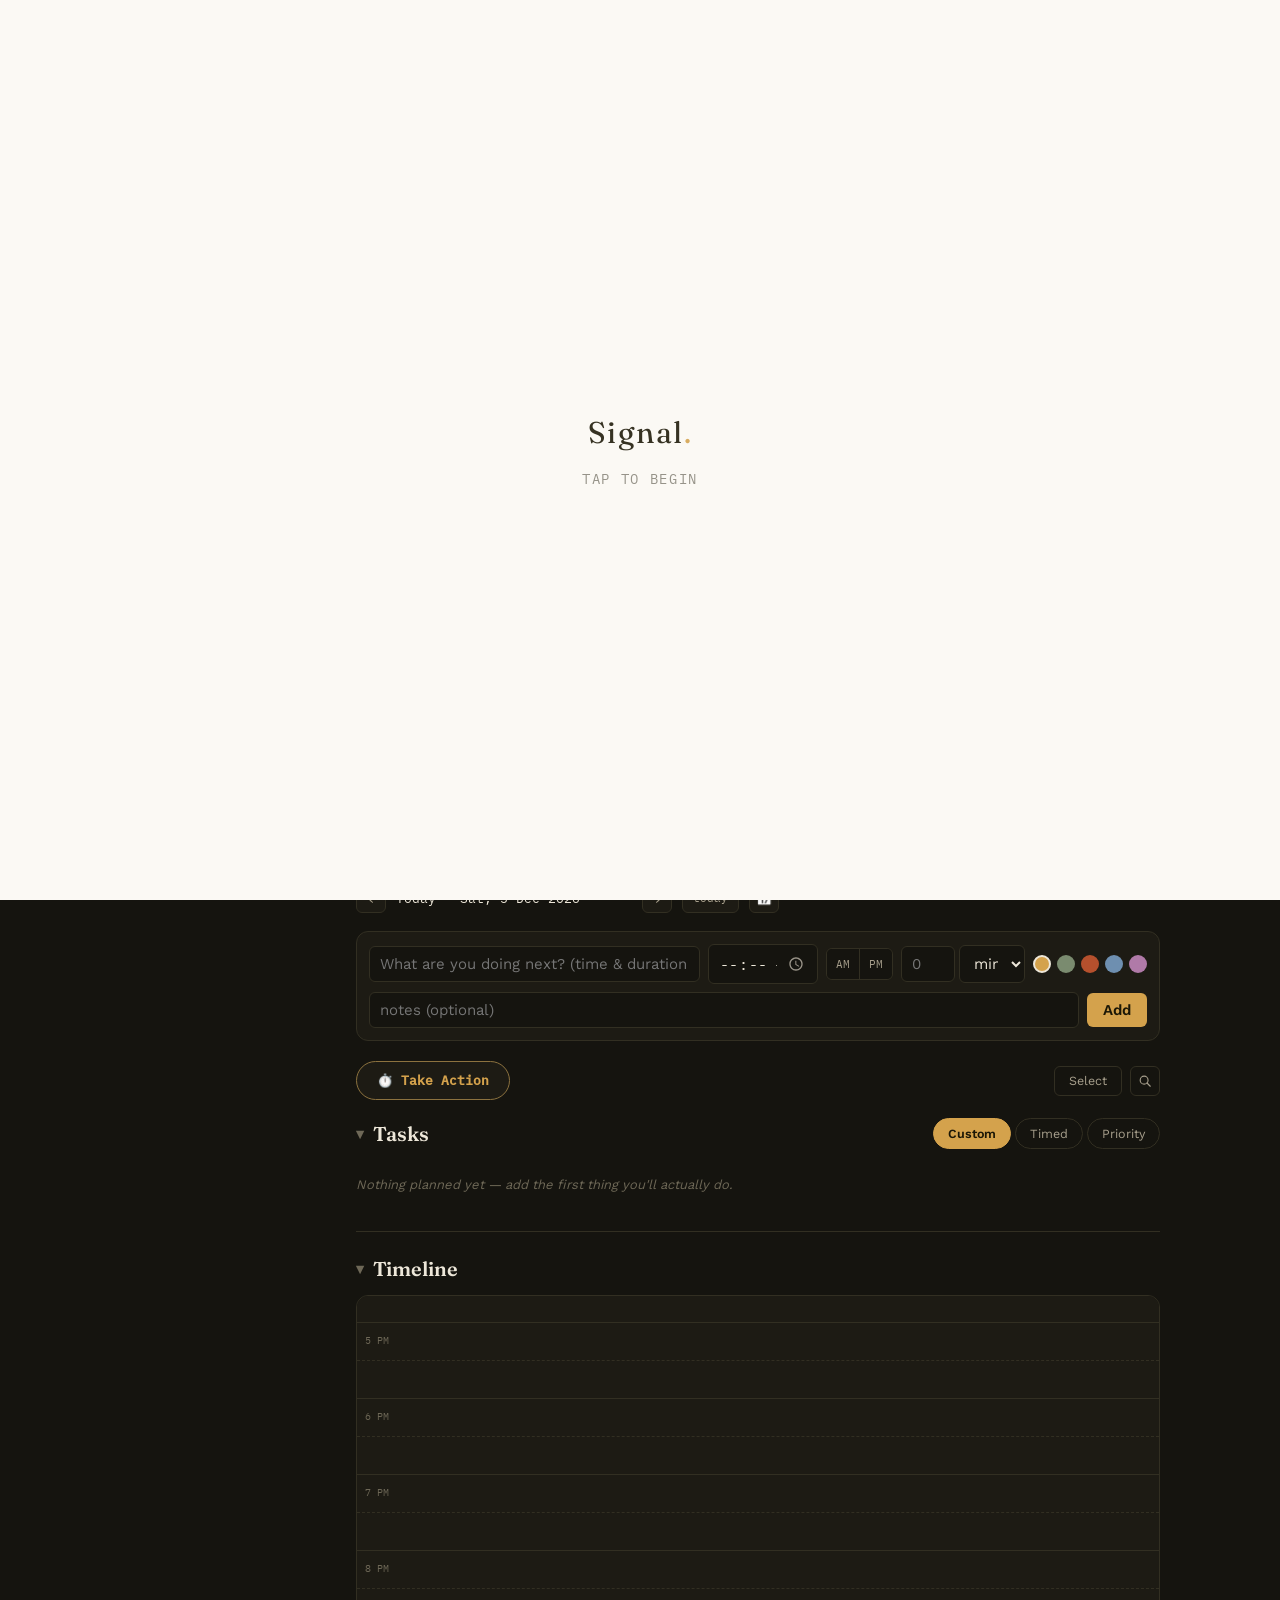
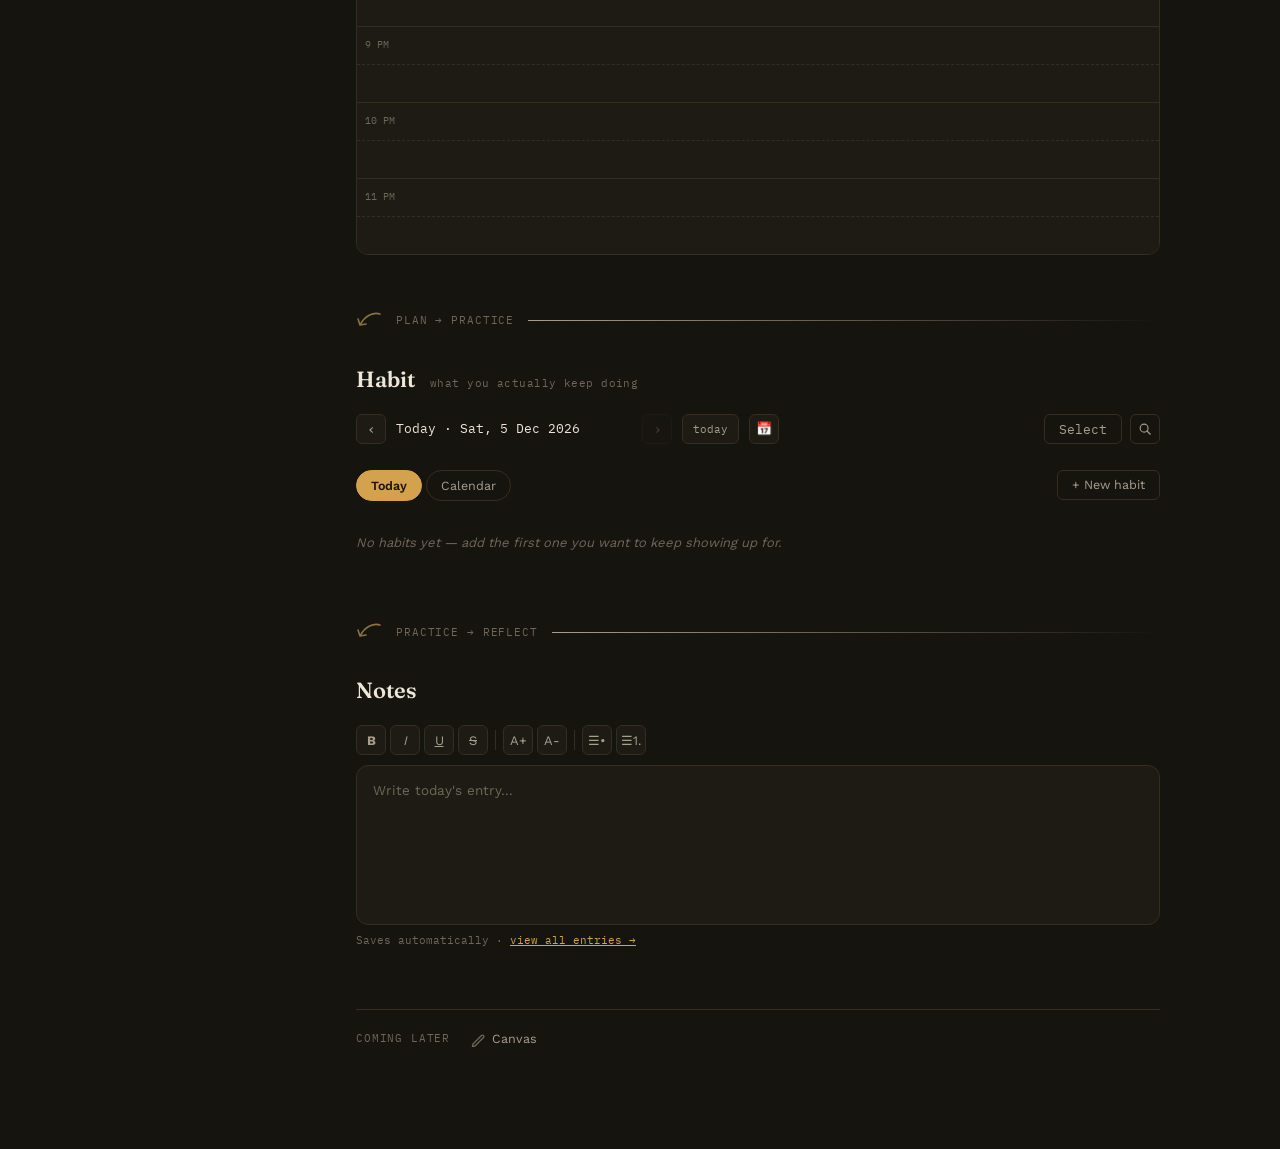
==== commit a3a6db60: "v1.0.0 Core Web-app Functional" ====
--- a/index.html
+++ b/index.html
@@ -2,12 +2,22 @@
 <html lang="en">
 <head>
 <meta charset="utf-8">
-<meta name="viewport" content="width=device-width, initial-scale=1">
+<meta name="viewport" content="width=device-width, initial-scale=1, maximum-scale=1, user-scalable=no">
 <title>Signal — Today</title>
-<link rel="preconnect" href="https://fonts.googleapis.com">
-<link rel="preconnect" href="https://fonts.gstatic.com" crossorigin>
-<link rel="stylesheet" href="https://fonts.googleapis.com/css2?family=Fraunces:opsz,wght@9..144,300;9..144,500;9..144,600;9..144,700&family=Work+Sans:wght@400;500;600;700&family=IBM+Plex+Mono:wght@400;500&display=swap">
+<script>
+  // Blocking, runs before first paint: apply the saved theme immediately so switching to light
+  // mode doesn't flash the dark theme for a frame first on the next page load.
+  try { if (localStorage.getItem('mm_theme') === 'light') { document.documentElement.classList.add('light-theme'); var m = document.querySelector('meta[name="theme-color"]'); if (m) m.setAttribute('content', '#F5EEDD'); } } catch(e){}
+</script>
 <link rel="stylesheet" href="styles.css">
+<link rel="manifest" href="manifest.json">
+<link rel="apple-touch-icon" href="assets/icons/icon-180.png">
+<link rel="icon" href="assets/icons/icon-32.png">
+<meta name="theme-color" content="#15140F">
+<meta name="mobile-web-app-capable" content="yes">
+<meta name="apple-mobile-web-app-capable" content="yes">
+<meta name="apple-mobile-web-app-status-bar-style" content="black">
+<meta name="apple-mobile-web-app-title" content="Signal">
 <script>
   // Blocking, runs before body paints: if the splash already played this tab session,
   // mark the root element so the overlay never renders at all — no flash, no re-play on refresh.
@@ -17,6 +27,7 @@
 <body>
 <div class="splash-overlay" id="splashOverlay">
   <span class="splash-word">Signal<span class="accent">.</span></span>
+  <span class="splash-hint">tap to begin</span>
 </div>
 <audio id="splashAudio" src="assets/sfx/startup.mp3" preload="auto"></audio>
 <div class="shell" id="shell">
@@ -59,15 +70,11 @@
           <span class="current-date" id="currentDateLabel">—</span>
           <button id="dayNext" title="Next day">›</button>
           <button class="today-btn" id="dayToday">today</button>
-        </div>
-      </div>
-
-      <div id="daySearchWrap" style="display:none;">
-        <div class="search-box" style="margin-top:0;">
-          <input type="text" id="daySearchInput" placeholder="Search everything you've ever logged in the day list…">
-          <button id="daySearchBtn">Search</button>
-        </div>
-        <div class="search-results" id="daySearchResults"></div>
+          <span class="open-day-wrap">
+            <button class="open-day-btn" id="dayOpenBtn" title="Jump to a specific date">📅</button>
+            <input type="date" id="dayOpenPicker" class="open-day-picker" tabindex="-1">
+          </span>
+        </div>
       </div>
 
       <form class="add-form" id="addEntryForm">
@@ -77,6 +84,7 @@
           <button type="button" data-period="AM">AM</button>
           <button type="button" data-period="PM">PM</button>
         </div>
+        <span class="dur-label-mobile">Duration</span>
         <div class="dur-input">
           <input type="number" id="entryDurValue" min="0" step="1" placeholder="0">
           <select id="entryDurUnit">
@@ -90,17 +98,30 @@
       </form>
 
       <div class="task-tools-row" id="taskToolsRow">
-        <button class="flow-shortcut-btn" id="flowShortcutBtn" type="button" title="Open the Flow timer">⏱️ Flow</button>
+        <button class="flow-shortcut-btn" id="flowShortcutBtn" type="button" title="Open the Flow timer">⏱️ Take Action</button>
         <div class="day-nav-actions" id="taskNavActions">
           <button class="ghost-btn" id="taskSelectBtn">Select</button>
-          <button class="ghost-btn" id="daySearchToggleBtn">Search</button>
-        </div>
-        <div class="habits-mass-bar" id="taskMassBar" style="display:none;">
-          <button class="ghost-btn" id="taskMassDoneBtn" type="button">Mark done</button>
-          <button class="ghost-btn" id="taskMassToggleArchiveBtn" type="button">Archive selected</button>
-          <button class="ghost-btn danger-ghost" id="taskMassDeleteBtn" type="button">Delete selected</button>
+          <button class="ghost-btn icon-only-btn" id="daySearchToggleBtn" title="Search"><svg width="14" height="14" viewBox="0 0 16 16" fill="none"><circle cx="7" cy="7" r="4.5" stroke="currentColor" stroke-width="1.3"/><path d="M10.3 10.3L14 14" stroke="currentColor" stroke-width="1.3" stroke-linecap="round"/></svg></button>
+        </div>
+        <div class="habits-mass-bar" id="taskMassBar">
+          <div class="mass-bar-actions">
+            <button class="ghost-btn" id="taskMassDoneBtn" type="button">Mark done</button>
+            <button class="ghost-btn" id="taskMassToggleArchiveBtn" type="button">Archive selected</button>
+            <button class="ghost-btn danger-ghost" id="taskMassDeleteBtn" type="button">Delete selected</button>
+          </div>
           <button class="ghost-btn" id="taskMassCancelBtn" type="button">Cancel</button>
         </div>
+      </div>
+
+      <!-- Search sits right below the row its own toggle button lives in (taskToolsRow, just
+           above) — it used to render up near the day-nav, above the add-task form entirely,
+           visually disconnected from the button that opens it. -->
+      <div id="daySearchWrap" style="display:none;">
+        <div class="search-box" style="margin-top:0;">
+          <input type="text" id="daySearchInput" placeholder="Search everything you've ever logged in the day list…">
+          <button id="daySearchBtn">Search</button>
+        </div>
+        <div class="search-results" id="daySearchResults"></div>
       </div>
 
       <div class="section-toolbar">
@@ -150,28 +171,34 @@
         <h2 class="block-title">Habit <small>what you actually keep doing</small></h2>
       </div>
 
-      <div class="day-nav">
+      <div class="day-nav" id="habitDayNavRow">
         <div class="day-nav-dategroup" id="habitDateNavGroup">
           <button id="habitPrev" title="Previous day">‹</button>
           <span class="current-date" id="habitDateLabel">—</span>
           <button id="habitNext" title="Next day">›</button>
           <button class="today-btn" id="habitToday">today</button>
+          <span class="open-day-wrap">
+            <button class="open-day-btn" id="habitOpenBtn" title="Jump to a specific date">📅</button>
+            <input type="date" id="habitOpenPicker" class="open-day-picker" tabindex="-1">
+          </span>
         </div>
         <div class="day-nav-actions" id="habitNavActions">
           <button class="ghost-btn" id="habitSelectBtn">Select</button>
-          <button class="ghost-btn" id="habitSearchToggleBtn">Search</button>
-        </div>
-        <div class="habits-mass-bar" id="habitTodayMassBar" style="display:none;">
-          <button class="ghost-btn" id="habitTodayMassDoneBtn" type="button">Mark done</button>
-          <button class="ghost-btn" id="habitTodayMassArchiveBtn" type="button">Archive selected</button>
-          <button class="ghost-btn danger-ghost" id="habitTodayMassDeleteBtn" type="button">Delete selected</button>
+          <button class="ghost-btn icon-only-btn" id="habitSearchToggleBtn" title="Search"><svg width="14" height="14" viewBox="0 0 16 16" fill="none"><circle cx="7" cy="7" r="4.5" stroke="currentColor" stroke-width="1.3"/><path d="M10.3 10.3L14 14" stroke="currentColor" stroke-width="1.3" stroke-linecap="round"/></svg></button>
+        </div>
+        <div class="habits-mass-bar" id="habitTodayMassBar">
+          <div class="mass-bar-actions">
+            <button class="ghost-btn" id="habitTodayMassDoneBtn" type="button">Mark done</button>
+            <button class="ghost-btn" id="habitTodayMassArchiveBtn" type="button">Archive selected</button>
+            <button class="ghost-btn danger-ghost" id="habitTodayMassDeleteBtn" type="button">Delete selected</button>
+          </div>
           <button class="ghost-btn" id="habitTodayMassCancelBtn" type="button">Cancel</button>
         </div>
       </div>
 
       <div id="habitSearchWrap" style="display:none;">
         <div class="search-box" style="margin-top:0;">
-          <input type="text" id="habitSearchInput" placeholder="Search habits by name — completion doesn't matter…">
+          <input type="text" id="habitSearchInput" placeholder="Search habits by name or its note…">
           <button id="habitSearchBtn">Search</button>
         </div>
         <div class="search-results" id="habitSearchResults"></div>
@@ -193,9 +220,11 @@
         </div>
         <div class="field icon-field">
           <span class="field-hint">Icon</span>
-          <input type="text" id="habitIcon" placeholder="●" maxlength="3">
-          <button type="button" class="icon-hint-btn" id="habitIconHintBtn" title="Pick an emoji">☺</button>
-          <div class="emoji-popup" id="habitIconPopup" style="display:none;"></div>
+          <div class="icon-input-wrap">
+            <input type="text" id="habitIcon" placeholder="●" maxlength="3">
+            <button type="button" class="icon-hint-btn" id="habitIconHintBtn" title="Pick an emoji">☺</button>
+            <div class="emoji-popup" id="habitIconPopup" style="display:none;"></div>
+          </div>
         </div>
         <div class="field">
           <span class="field-hint">Color</span>
@@ -217,6 +246,7 @@
           <button id="calPrev">‹</button>
           <span class="cal-label" id="calLabel">—</span>
           <button id="calNext">›</button>
+          <button class="ghost-btn cal-show-deleted-btn" id="calShowDeletedBtn">Show deleted</button>
         </div>
         <div class="cal-legend" id="calLegend"></div>
         <div class="cal-grid" id="calGrid"></div>
@@ -302,7 +332,10 @@
     <div class="modal-repeat-hint" id="modalRepeatHint"></div>
 
     <div class="modal-actions">
-      <button class="danger" id="modalDelete" style="display:none;">Delete</button>
+      <button class="danger" id="modalDelete" style="display:none;" type="button" title="Delete">
+        <span class="btn-label-text">Delete</span>
+        <svg class="btn-label-icon" width="15" height="15" viewBox="0 0 16 16" fill="none"><path d="M3 4.5h10M6.5 4.5V3a1 1 0 011-1h1a1 1 0 011 1v1.5M4.5 4.5l.6 8.4a1 1 0 001 .9h3.8a1 1 0 001-.9l.6-8.4" stroke="currentColor" stroke-width="1.3" stroke-linecap="round" stroke-linejoin="round"/></svg>
+      </button>
       <button class="ghost-btn" id="modalArchive" style="display:none;">Archive</button>
       <div class="spacer"></div>
       <button class="ghost-btn" id="modalCancel" type="button">Cancel</button>
--- a/styles.css
+++ b/styles.css
@@ -1,7 +1,36 @@
-/* Google Fonts are loaded via <link> tags in each page's <head> instead of @import here —
-   @import inside a stylesheet blocks the whole file (including background color) until the
-   font CSS round-trips, which was the source of the white flash between page navigations. */
-
+/* Fonts are self-hosted (assets/fonts/) instead of loaded from Google Fonts — no external
+   request means no dependency on internet access being available/fast, which matters once this
+   is an installed, offline-capable PWA. font-display:swap avoids a flash-of-invisible-text
+   during the (same-origin, effectively instant) local fetch. */
+@font-face{
+  font-family: 'Fraunces'; src: url('assets/fonts/Fraunces-Variable.woff2') format('woff2-variations'), url('assets/fonts/Fraunces-Variable.woff2') format('woff2');
+  font-weight: 300 700; font-style: normal; font-display: swap;
+}
+@font-face{
+  font-family: 'Work Sans'; src: url('assets/fonts/WorkSans-Variable.woff2') format('woff2-variations'), url('assets/fonts/WorkSans-Variable.woff2') format('woff2');
+  font-weight: 100 900; font-style: normal; font-display: swap;
+}
+@font-face{
+  font-family: 'IBM Plex Mono'; src: url('assets/fonts/IBMPlexMono-Regular.woff2') format('woff2');
+  font-weight: 400; font-style: normal; font-display: swap;
+}
+@font-face{
+  font-family: 'IBM Plex Mono'; src: url('assets/fonts/IBMPlexMono-Medium.woff2') format('woff2');
+  font-weight: 500; font-style: normal; font-display: swap;
+}
+
+html, body{ overflow-x: clip; } /* safety net: several fixed-width mobile elements below were
+  overflowing the viewport (see .current-date etc.) which was making the whole page feel "zoomed
+  in" — a horizontal scrollbar at 100% zoom, not an actual zoom/scale issue.
+  Deliberately `clip`, not `hidden`: `overflow-x: hidden` on html/body is a value "other than
+  visible", which per spec forces the unset overflow-y on both elements to compute to `auto` —
+  silently turning html AND body into their own independent scroll containers. That's exactly
+  what broke the desktop sidebar this round: .sidebar's `position:sticky` sticks relative to its
+  *nearest scrolling ancestor*, which had quietly become `body` instead of the viewport, and
+  body's own box doesn't scroll the same way the viewport does — so the sidebar either looked
+  stuck at the very top regardless of scroll, or stopped tracking scroll correctly. `overflow:
+  clip` still clips horizontal overflow (fixes the original zoomed-in-feeling bug) but, per spec,
+  does NOT establish a scroll container, so it can't hijack sticky's containing block this way. */
 :root{
   --bg: #15140F;
   --bg-raised: #1D1B14;
@@ -23,8 +52,76 @@
   --font-mono: 'IBM Plex Mono', monospace;
 }
 
+/* Light mode — a light-cream take on the same design system, swapping out just the palette
+   variables everything else in this file already reads from (no separate light-mode ruleset
+   needed anywhere else in the file). Toggled via a class on <html> (see nav.js's Theme module);
+   an early blocking script in every page's <head> applies this class before first paint too, so
+   switching to light mode doesn't flash dark for a frame on the next page load. */
+:root.light-theme{
+  /* These are what mobile/iOS actually uses — confirmed to already look right there, so left
+     untouched. Desktop gets a separate, more deliberately redesigned palette below instead of
+     sharing these (see the min-width:761px override) — that's what was explicitly asked for
+     once this round's border/gold retuning (done looking at desktop) turned out to shift how
+     light mode looked on iOS too. Two palettes for one theme is unusual; worth remembering if
+     either one gets touched again later so they don't quietly drift back in sync by accident. */
+  --bg: #F5EEDD;
+  --bg-raised: #FFFCF3;
+  --bg-raised-2: #ECE2C4;
+  --cream: #FFFCF3;
+  --ink: #2B2718;
+  --ink-dim: #6B6248;
+  --ink-faint: #948C74;
+  --gold: #B9812A;
+  --gold-dim: #8C723F;
+  --rust: #A8482A;
+  --sage: #63735A;
+  --line: #E0D5B4;
+}
+@media (min-width: 761px){
+  :root.light-theme{
+    /* Desktop-only: a deeper, warmer parchment instead of a flat pale cream (the "too light"
+       complaint) — raised surfaces stay lighter than the page background for real hierarchy
+       rather than everything sitting at nearly the same tone, borders are dark enough to read on
+       both, and gold is brightened for use as a solid button fill. A genuine re-tuning of the
+       whole set together, not one variable nudged in isolation. */
+    --bg: #EDE3C7;
+    --bg-raised: #F8F1DC;
+    --bg-raised-2: #E2D6AF;
+    --cream: #F8F1DC;
+    --ink: #2A2415;
+    --ink-dim: #635740;
+    --ink-faint: #8C7F60;
+    --gold: #BE8A2E;
+    --gold-dim: #96793D;
+    --rust: #A24626;
+    --sage: #5F6F56;
+    --line: #C4B584;
+  }
+}
+body{ transition: background-color .2s ease, color .2s ease; }
+
 *{ box-sizing: border-box; }
 html{ scroll-behavior: smooth; }
+/* Real bug found: iOS Safari double-tap causing a random scroll/jump. The viewport meta already
+   disables scaling (user-scalable=no), but WebKit's double-tap-to-zoom GESTURE DETECTION still
+   runs independently of whether zoom actually ends up allowed — on a double-tap it tries to zoom
+   to the tapped element's box, and even with zoom itself capped at 1, the *scroll* half of that
+   attempt still happens, which is what reads as the page jumping on its own. touch-action:
+   manipulation tells the browser to skip that gesture detection entirely and treat taps as
+   immediate, single actions — the standard, correct fix for exactly this. */
+html{ touch-action: manipulation; }
+
+/* Mobile only: free-floating text selection (a long-press on a label, a heading, a button —
+   anything that isn't actually meant to be copied) reads as an accidental-feeling app bug more
+   than a browser feature on a touch device, where there's no mouse-drag gesture it could ever
+   have been intentional from — it's almost always a stray long-press. Inputs, textareas, and the
+   Notes/Journal contenteditable areas are excluded, since real text entry obviously still needs
+   to be selectable/copyable there. Desktop is untouched — mouse-drag text selection is completely
+   normal there and disabling it would just be annoying. */
+@media (max-width: 760px){
+  body{ -webkit-user-select: none; user-select: none; }
+  input, textarea, [contenteditable="true"]{ -webkit-user-select: text; user-select: text; }
+}
 
 body{
   margin:0;
@@ -48,47 +145,75 @@
 .splash-overlay{
   position: fixed; inset: 0; z-index: 9999;
   background: #FBF9F4;
-  display: flex; align-items: center; justify-content: center;
+  display: flex; flex-direction: column; align-items: center; justify-content: center; gap: 14px;
   transition: opacity 1250ms ease, filter 1250ms ease;
   opacity: 1; filter: blur(0);
+  cursor: pointer; -webkit-tap-highlight-color: transparent; outline: none;
 }
 .splash-overlay .splash-word{
   font-family: var(--font-display); font-size: 30px; letter-spacing: .05em;
   color: #1B1706; opacity: .88; transition: opacity 700ms ease;
 }
 .splash-overlay .splash-word .accent{ color: var(--gold); }
+.splash-overlay .splash-hint{
+  font-family: var(--font-mono); font-size: 14px; letter-spacing: .12em; text-transform: uppercase;
+  color: #1B1706; opacity: 0; animation: splashHintIn 900ms ease 600ms forwards, splashHintPulse 2.2s ease-in-out 1500ms infinite;
+}
+@keyframes splashHintIn{ to{ opacity: .45; } }
+@keyframes splashHintPulse{ 0%,100%{ opacity: .45; } 50%{ opacity: .8; } }
 .splash-overlay.splash-fade{ opacity: 0; filter: blur(22px); }
 .splash-overlay.splash-fade .splash-word{ opacity: 0; }
+.splash-overlay.splash-fade .splash-hint{ opacity: 0 !important; animation: none; }
 html.no-splash .splash-overlay{ display: none; }
 
 /* ---------- Flow page ---------- */
 /* tasks panel sits at a fixed left position rather than the whole pair being centered as a
    block — reads as more intentional than the old "timer shoved right of center" layout */
 .flow-layout{ display:flex; gap: 56px; align-items:flex-start; padding-top: 0; }
-.flow-tasks-panel{ width: 200px; flex-shrink:0; padding-top: 14px; }
-.flow-tasks-heading{ font-family: var(--font-display); font-weight:600; font-size:15px; color: var(--ink); margin-bottom: 12px; transition: color .2s ease; }
+.flow-tasks-panel{ width: 200px; flex-shrink:0; padding-top: 64px; }
+.flow-tasks-heading{ font-family: var(--font-display); font-weight:600; font-size:18px; color: var(--ink); margin-bottom: 14px; transition: color .2s ease; }
 .flow-tasks-heading.muted{ color: var(--ink-faint); }
-.flow-task-list{ display:flex; flex-direction:column; gap:6px; margin-bottom: 12px; }
+.flow-task-list{ display:flex; flex-direction:column; gap:7px; margin-bottom: 14px; }
 .flow-task-row{
-  display:flex; align-items:center; gap:8px; padding: 7px 9px; border-radius: var(--radius-s);
-  border: 1px solid transparent; cursor:pointer; opacity:.55; transition: opacity .2s ease, border-color .2s ease, background .2s ease;
-}
-.flow-task-row:hover{ opacity:.85; }
-.flow-task-row.dimmed{ opacity:.28; }
-.flow-task-row.dimmed:hover{ opacity:.4; }
+  display:flex; align-items:center; gap:9px; padding: 9px 11px; border-radius: var(--radius-s);
+  border: 1px solid transparent; cursor:pointer; opacity:1; transition: opacity .2s ease, border-color .2s ease, background .2s ease;
+}
+/* Real bug found: this row used to sit at opacity:.55 by default, muting every task's text even
+   before anything was ever selected — "dimmed" (below) is the state meant to mute the *other*
+   tasks once a selection exists; the plain, nothing-selected-yet state should just read at full
+   brightness like ordinary text. Now it does; hover gets its own subtle highlight instead of an
+   opacity bump that would have nowhere higher to go from a baseline of 1. */
+.flow-task-row:hover{ background: var(--bg-raised); }
+.flow-task-row.dimmed{ opacity:.4; }
+.flow-task-row.dimmed:hover{ opacity:.6; }
 .flow-task-row.selected{ opacity:1; border-color: var(--sage); background: rgba(122,139,111,0.12); cursor:pointer; }
+:root.light-theme .flow-task-row.selected{
+  /* Two rounds of "still too dull" feedback now — going with a genuinely vivid, saturated green
+     instead of another incremental nudge. Kept the fill's opacity moderate enough that the row's
+     own text (untouched, still the theme's normal dark ink) stays perfectly readable — only the
+     background/border got bolder, nothing about the text itself changed. */
+  background: rgba(58, 138, 70, 0.30);
+  border-color: #2F7A42;
+}
 .flow-task-row.locked{ cursor: default; }
 .flow-task-row.locked:hover{ opacity: inherit; }
 .flow-task-row.selected.locked{ cursor: default; }
-.flow-task-dot{ width:8px; height:8px; border-radius:50%; flex-shrink:0; margin-top:1px; align-self:flex-start; }
-.flow-task-text{ font-size:12.5px; color: var(--ink); overflow:hidden; text-overflow:ellipsis; white-space:nowrap; min-width:0; flex:1; }
+.flow-task-dot{ width:9px; height:9px; border-radius:50%; flex-shrink:0; }
+/* Only the custom/selected row's two-line text (name + "custom task" subnote, via
+   .flow-task-text-col) wants the dot pinned to the first line instead of centered on the whole
+   stack — the plain single-line list rows want the ordinary centered alignment (.flow-task-row's
+   own align-items:center already does that correctly on its own). This used to force
+   align-self:flex-start on every dot regardless, which is what put the dot noticeably above
+   center for the plain one-line case. */
+.flow-task-row:has(.flow-task-text-col) .flow-task-dot{ align-self:flex-start; margin-top:3px; }
+.flow-task-text{ font-size:14px; color: var(--ink); overflow:hidden; text-overflow:ellipsis; white-space:nowrap; min-width:0; flex:1; }
 .flow-task-text-col{ display:flex; flex-direction:column; gap:2px; min-width:0; flex:1; }
 .flow-task-text-col .flow-task-text{ white-space:nowrap; }
-.flow-task-subnote{ font-family: var(--font-mono); font-size: 9.5px; text-transform:uppercase; letter-spacing:.05em; color: var(--sage); opacity:.85; }
-.flow-task-clear{ background:transparent; border:none; color: var(--ink-faint); cursor:pointer; font-size:14px; flex-shrink:0; padding:0 2px; }
+.flow-task-subnote{ font-family: var(--font-mono); font-size: 10.5px; text-transform:uppercase; letter-spacing:.05em; color: var(--sage); opacity:.85; }
+.flow-task-clear{ background:transparent; border:none; color: var(--ink-faint); cursor:pointer; font-size:15px; flex-shrink:0; padding:0 2px; }
 .flow-task-clear:hover{ color: var(--rust); }
 .flow-custom-task-row{ display:flex; gap:6px; }
-.flow-custom-task-row input{ flex:1; min-width:0; background: var(--bg-raised); border:1px solid var(--line); color: var(--ink); padding:7px 9px; border-radius: var(--radius-s); font-size:12px; }
+.flow-custom-task-row input{ flex:1; min-width:0; background: var(--bg-raised); border:1px solid var(--line); color: var(--ink); padding:8px 10px; border-radius: var(--radius-s); font-size:13px; }
 .flow-custom-task-row input:disabled, .flow-custom-task-row button:disabled{ opacity:.4; cursor:default; }
 
 .flow-timer-wrap{ display:flex; flex-direction:column; align-items:center; gap:18px; padding: 0 0 16px; flex:1; }
@@ -233,6 +358,24 @@
   border-top: 1px solid var(--line);
   display:flex; flex-direction:column; gap:8px;
 }
+/* Light-mode toggle sits right next to the BGM button, in its own row, rather than stacked
+   above/below it like the other footer buttons. */
+.footer-row{ display:flex; flex-direction:row; gap:8px; align-items:stretch; }
+.footer-row #bgmToggleBtn{ flex:1; min-width:0; }
+#themeToggleBtn{ flex:0 0 38px; width:38px; padding:8px; justify-content:center; }
+/* Collapsed sidebar: no room for BGM + theme side by side (icon-only column), so they stack —
+   theme button above BGM, per explicit instruction, using column-reverse since BGM is first in
+   DOM order (column-reverse renders the last child at the top). */
+.shell.collapsed .footer-row{ flex-direction: column-reverse; width:100%; gap:6px; }
+.shell.collapsed .footer-row #themeToggleBtn{ width:100%; flex:none; }
+/* Mobile gets its own separate copy of this button living inside the "☰" hamburger panel instead
+   (see .mobile-backup-panel below / the 760px media query) — hidden here so it isn't duplicated
+   as its own floating button too. */
+#themeToggleBtnMobile{ display:none; }
+/* on desktop this wrapper is invisible to layout — export/import behave exactly as if they
+   were still direct children of .sidebar-footer, unchanged from before. Mobile overrides this
+   into an actual floating panel box (see the 760px media query). */
+.mobile-backup-panel{ display: contents; }
 .shell.collapsed .sidebar-footer{ align-items: center; }
 
 .ghost-btn{
@@ -248,6 +391,11 @@
   transition: border-color .15s ease, color .15s ease;
 }
 .ghost-btn:hover{ border-color: var(--gold-dim); color: var(--ink); }
+.icon-only-btn{ width:30px; height:30px; padding:0; justify-content:center; flex-shrink:0; }
+/* .mobile-only-btn must come after .ghost-btn (same specificity, later source order wins) —
+   otherwise .ghost-btn's own display:flex silently overrides this and the hamburger stays
+   visible on desktop, which is exactly the bug this was */
+.mobile-only-btn{ display: none; }
 .shell.collapsed .sidebar .ghost-btn{ padding: 8px; justify-content: center; width: 100%; }
 
 /* generic .submit fallback — several places only had a scoped `.add-form button.submit` etc.
@@ -305,6 +453,14 @@
 .page-title{ font-family: var(--font-display); font-weight: 600; font-size: 34px; margin: 0; }
 .page-date{ font-family: var(--font-mono); font-size: 13px; color: var(--ink-dim); }
 .page-desc{ color: var(--ink-dim); max-width: 56ch; font-size: 14px; margin: 10px 0 32px; }
+/* Mental Models: Unpin all used to get its own dedicated row below the header (previous round),
+   which pushed .page-desc down and left an odd empty gap above it, and its negative top margin
+   was tucking its own top border up underneath the sticky header, clipping it from view. Simpler
+   fix per feedback: put it in the same row as .page-desc itself, right-aligned, no separate row
+   or negative margins needed at all. */
+.page-desc-row{ display:flex; flex-wrap:wrap; align-items:flex-start; justify-content:space-between; gap:12px 16px; margin: 10px 0 32px; }
+.page-desc-row .page-desc{ margin:0; flex:1 1 240px; min-width:0; }
+.page-desc-row .ghost-btn{ flex-shrink:0; }
 
 /* ---------- section divider (signature element: the retrace curve) ---------- */
 
@@ -385,11 +541,42 @@
 .day-nav button:hover{ color: var(--gold); border-color: var(--gold-dim); }
 .day-nav .current-date{ font-size: 13px; color: var(--ink); width: 236px; flex-shrink:0; white-space: nowrap; }
 .day-nav .today-btn{ width:auto; padding: 0 10px; font-size: 11px; color: var(--ink-dim); }
+.day-nav .open-day-btn{ font-size: 13px; }
+/* Select mode (Tasks/Habits) used to hide this whole date-nav group outright — jarring, since the
+   date controls have nothing to do with selecting rows and there's no real reason to remove them
+   from view. Now it just mutes + disables in place instead, applied via JS toggling this class
+   rather than a display swap. */
+.nav-disabled{ opacity: .4; pointer-events: none; }
+/* Rebuilt from scratch: this used to be `position:absolute` with no top/left set at all, inside
+   a `display:flex` parent — an abspos child of a flex container with no offsets falls back to
+   its own "static position", which flex layout doesn't define cleanly the way block layout does;
+   different browsers landed it in different, unpredictable places relative to whatever the
+   nearest positioned ancestor happened to be (often nowhere near the 📅 button at all). That's
+   exactly why the native picker kept opening "elsewhere, to the left" instead of near the
+   button — the browser opens its picker anchored to this input's actual rendered box, and that
+   box could be almost anywhere. Now this input is wrapped in its own small `.open-day-wrap`
+   (position:relative, sized to just the button) and given explicit `inset:0`, so it always
+   covers exactly the same box as its own button — no ambiguity, no dependency on flex's static-
+   position quirks. Still invisible/non-interactive itself (pointer-events:none, opacity:0) —
+   the 📅 button remains the only real control, calling .click() on this input from JS. */
+.open-day-wrap{ position: relative; display: inline-flex; }
+.open-day-picker{ position: absolute; inset: 0; width: 100%; height: 100%; margin: 0; padding: 0; border: 0; opacity: 0; pointer-events: none; }
 
 .add-form{ display:flex; gap: 8px; margin-bottom: 20px; flex-wrap: wrap; align-items:center; background: var(--bg-raised); border: 1px solid var(--line); padding: 12px; border-radius: var(--radius-m); }
 .add-form input, .add-form select{ background: var(--bg); border: 1px solid var(--line); color: var(--ink); padding: 8px 10px; border-radius: var(--radius-s); }
 .add-form .task-text{ flex: 1 1 200px; }
 .add-form .task-time{ width: 110px; font-family: var(--font-mono); }
+/* Native time-input picker indicator (the little clock icon at the input's right edge): browsers
+   don't put a border/box around it — it just sits flush inside the input, which is the normal,
+   expected way this control is represented (no separate border needed, as suspected). It WAS
+   effectively invisible here though: Chrome's default indicator glyph renders in a dark grey,
+   which has almost no contrast against this theme's near-black input background — hence looking
+   like plain empty space. Tinted to the theme's dim ink tone so it actually reads as a clock. */
+input[type="time"]::-webkit-calendar-picker-indicator{
+  filter: invert(72%) sepia(8%) saturate(340%) hue-rotate(1deg) brightness(92%);
+  cursor: pointer; opacity: 0.85; border-radius: 4px;
+}
+input[type="time"]::-webkit-calendar-picker-indicator:hover{ opacity: 1; }
 .add-form .task-notes{ flex: 1 1 160px; }
 .add-form button.submit{ background: var(--gold); color: #1B1706; border: none; padding: 8px 16px; border-radius: var(--radius-s); font-weight: 600; cursor: pointer; }
 .add-form button.submit:hover{ background: #E4B565; }
@@ -495,9 +682,10 @@
   display:flex; align-items:center; gap: 10px; background: var(--bg-raised); border: 1px dashed var(--line);
   border-radius: var(--radius-s); padding: 8px 12px; opacity:.8;
 }
-.archive-row .entry-check{ width: 18px; height:18px; border-radius: 5px; border: 1px solid var(--ink-faint); background: transparent; cursor:pointer; flex-shrink:0; display:flex; align-items:center; justify-content:center; }
 .archive-row .ar-text{ flex:1; font-size: 13px; color: var(--ink-dim); }
-.archive-row .ar-date{ font-family: var(--font-mono); font-size: 10.5px; color: var(--ink-faint); flex-shrink:0; }
+.archive-row .ar-date{ font-family: var(--font-mono); font-size: 10.5px; color: var(--ink-faint); flex-shrink:0; background:none; border:none; padding:0; cursor:pointer; text-decoration: underline; text-decoration-color: transparent; text-underline-offset: 2px; transition: color .12s ease, text-decoration-color .12s ease; }
+.archive-row .ar-date:hover{ color: var(--gold); text-decoration-color: var(--gold-dim); }
+.archive-row span.ar-date{ cursor: default; text-decoration: none; } /* select-mode row still renders this as a plain span — whole row is the click target there */
 .archive-row .ar-restore{ background: transparent; border: 1px solid var(--line); color: var(--ink-dim); padding: 5px 10px; border-radius: var(--radius-s); font-size: 11px; cursor:pointer; flex-shrink:0; }
 .archive-row .ar-restore:hover{ border-color: var(--gold-dim); color: var(--gold); }
 .archive-row .entry-del-x{ background:none; border:none; color: var(--ink-faint); cursor:pointer; font-size: 15px; padding: 2px 4px; flex-shrink:0; }
@@ -508,8 +696,14 @@
 .search-box{ display:flex; gap:8px; margin-top: 22px; align-items: stretch; }
 .search-box input, .search-box button{ height: 38px; line-height: normal; -webkit-appearance: none; appearance: none; margin:0; }
 .search-box input{ flex:1; background: var(--bg-raised); border: 1px solid var(--line); color: var(--ink); padding: 9px 12px; border-radius: var(--radius-s); }
-.search-box button{ background: var(--bg-raised-2); border: 1px solid var(--line); color: var(--ink-dim); padding: 9px 14px; border-radius: var(--radius-s); cursor:pointer; flex-shrink:0; display:flex; align-items:center; justify-content:center; }
-.search-box button:hover{ color: var(--gold); }
+/* Was filled with --bg-raised-2, which reads fine in dark mode (a slightly lighter dark shade
+   blending into its dark surroundings) but stood out as an odd, over-saturated khaki patch in
+   light mode, where --bg-raised-2 is a meaningfully more tan/yellow tone than the near-white
+   parchment around it. Switched to the same transparent/border-only treatment as every other
+   secondary action button in the app (.ghost-btn) instead of its own one-off fill — reads
+   correctly in both themes since it's the same pattern already proven to work everywhere else. */
+.search-box button{ background: transparent; border: 1px solid var(--line); color: var(--ink-dim); padding: 9px 14px; border-radius: var(--radius-s); cursor:pointer; flex-shrink:0; display:flex; align-items:center; justify-content:center; transition: border-color .15s ease, color .15s ease; }
+.search-box button:hover{ border-color: var(--gold-dim); color: var(--ink); }
 
 .search-results{ margin-top: 14px; }
 .search-summary{ font-family: var(--font-mono); font-size: 11.5px; color: var(--gold); margin-bottom: 10px; }
@@ -537,6 +731,11 @@
 .field-hint{ font-family: var(--font-mono); font-size: 9.5px; color: var(--ink-faint); text-transform: uppercase; letter-spacing: .05em; }
 input[type="text"].name-input{ width: 170px; background: var(--bg); border: 1px solid var(--line); color: var(--ink); padding: 8px 10px; border-radius: var(--radius-s); }
 .icon-field{ position: relative; }
+.icon-input-wrap{ position: relative; display: inline-block; } /* wraps just the icon input (not
+  the "Icon" label above it) — the button/popup below position against *this*, so their top/right
+  offsets land on the input's own corner regardless of the label's height. Previously they were
+  positioned against .icon-field as a whole (label + input together), which is what caused the
+  "floating above the input" / "unaligned" bugs on both the Today and Habits-page versions. */
 .icon-field input[type="text"], .modal .icon-field input[type="text"]{ width: 60px; text-align:center; background: var(--bg); border: 1px solid var(--line); color: var(--ink); padding: 8px 4px; border-radius: var(--radius-s); cursor: pointer; font-size: 15px; overflow: hidden; text-overflow: ellipsis; white-space: nowrap; }
 .icon-field .icon-hint-btn{
   position:absolute; top:-5px; right:-5px; width:16px; height:16px; border-radius:50%;
@@ -544,6 +743,10 @@
   font-size:9px; cursor:pointer; display:flex; align-items:center; justify-content:center; line-height:1;
 }
 .icon-field .icon-hint-btn:hover{ color: var(--gold); border-color: var(--gold-dim); }
+/* No per-page override needed here anymore now that the button positions against
+   .icon-input-wrap (just the input) instead of the whole labeled field — the base -5px/-5px
+   offset above is now correct on its own, on every one of the three icon-fields (Today, Habits
+   popup, habit-detail edit form) at once. */
 .emoji-popup{
   position:absolute; top:calc(100% + 6px); left:0;
   background: var(--bg-raised-2); border:1px solid var(--line); border-radius: var(--radius-m);
@@ -555,6 +758,20 @@
   width:28px; height:28px; display:flex; align-items:center; justify-content:center; overflow:hidden;
 }
 .emoji-popup button:hover{ background: var(--bg-raised); }
+
+/* add-habit popup (habits.html): emoji picker to the right of the icon input instead of below,
+   and a size up — on both desktop and mobile. Trigger button gets the same treatment (was still
+   the small default corner-overlay button before — only the popup panel itself had been moved);
+   the popup's own left offset is pushed out further to clear the now-wider button. */
+#popupHabitIconHintBtn{
+  position: absolute; top: 50%; left: calc(100% + 8px); right: auto; transform: translateY(-50%);
+  width: 32px; height: 32px; font-size: 17px; border-radius: 50%;
+}
+#popupHabitIconPopup{
+  top: 50%; left: calc(100% + 48px); transform: translateY(-50%);
+  grid-template-columns: repeat(6, 34px); grid-auto-rows: 34px;
+}
+#popupHabitIconPopup button{ width: 34px; height: 34px; font-size: 19px; }
 
 .color-picker{ display:flex; gap:6px; align-items:center; flex-wrap: wrap; max-width: 220px; }
 .edit-row-icon-color .color-picker{ max-width: none; flex-wrap: nowrap; }
@@ -569,7 +786,7 @@
 .habit-add button.submit{ background: var(--gold); color:#1B1706; border:none; padding: 9px 16px; border-radius: var(--radius-s); font-weight:600; cursor:pointer; height: 36px; margin-left: auto; }
 
 .habit-today-list{ display:flex; flex-direction:column; gap:8px; }
-.habit-row{ display:flex; align-items:center; gap:12px; background: var(--bg-raised); border: 1px solid var(--line); border-radius: var(--radius-s); padding: 9px 12px; }
+.habit-row{ display:flex; align-items:center; gap:12px; background: var(--bg-raised); border: 1px solid var(--line); border-radius: var(--radius-s); padding: 9px 12px; width:100%; min-width:0; }
 .habit-row.done{ opacity: 0.5; }
 /* while hovering a logged habit, or while its metric/note is actually focused for editing,
    drop the muting so it reads like any other (unlogged) row until you move on */
@@ -580,14 +797,46 @@
 .habit-identity{ display:flex; align-items:center; gap:9px; text-decoration:none; color:inherit; flex-shrink: 0; width: 170px; min-width:0; }
 .habit-identity:hover .habit-name{ color: var(--gold); }
 .habit-icon-badge{ width:26px; height:26px; border-radius:8px; border:1px solid var(--line); display:flex; align-items:center; justify-content:center; font-size:13.5px; flex-shrink:0; }
-.habit-name{ font-size:13.5px; white-space:nowrap; overflow:hidden; text-overflow:ellipsis; transition: color .1s ease; }
+.habit-identity-text{ display:flex; flex-direction:column; min-width:0; overflow:hidden; }
+/* Real bug found: long names (roughly 6-10+ letters, per the report) were still breaking the row
+   even after the previous round's flex fixes — the shrink chain (.habit-identity → its text
+   wrapper) was correctly allowed to shrink, but the truncating element itself (.habit-name,
+   below) never got its own min-width:0. In a handful of real-world browser flex implementations,
+   a stretched cross-axis flex child's ellipsis truncation still gets blocked by its own
+   content-based automatic minimum size unless that item *also* explicitly zeroes it out — adding
+   min-width:0 (and overflow:hidden as a second, redundant safeguard on the wrapper) closes that
+   gap everywhere along the chain instead of just partway. */
+.habit-name{ font-size:13.5px; white-space:nowrap; overflow:hidden; text-overflow:ellipsis; min-width:0; transition: color .1s ease; }
+/* Mobile-only mini metric line, filled in at render time in app.js — see the 760px media query
+   below for why this exists (short version: the interactive .metric-cell is desktop-only there
+   now). Hidden here on desktop, which still shows the full .metric-cell in its own column. */
+.habit-metric-mini{ display:none; font-family: var(--font-mono); font-size:10.5px; color: var(--ink-faint); white-space:nowrap; overflow:hidden; text-overflow:ellipsis; min-width:0; }
+.habit-metric-mini:empty{ display:none; }
 .habit-note-input{ flex:1; min-width:0; background: var(--bg); border:1px solid var(--line); color: var(--ink-dim); padding:7px 10px; border-radius: var(--radius-s); font-size:12px; }
 .habit-toggle{ width:30px; height:30px; border-radius:50%; border:2px solid var(--line); background:transparent; cursor:pointer; flex-shrink:0; display:flex; align-items:center; justify-content:center; font-size:14px; color:#1B1706; }
 
 /* a deleted habit, still shown only because it has a logged record on this exact date —
    read-only history, not an editable row */
-.habit-row-ghost{ opacity:.7; }
-.habit-row-ghost:hover{ opacity:.7; } /* the normal .habit-row.done un-mute-on-hover doesn't apply here — this dimness is permanent, not a "logged today" mute */
+.habit-row-ghost{ } /* dimming now lives on the individual children below, not the row itself,
+  so hover can selectively un-mute just name/icon/tag instead of the whole row at once (parent-
+  level `opacity` visually caps every descendant at that same ceiling, which is exactly why the
+  old version couldn't un-mute only part of the row — a child's own opacity can't exceed its
+  ancestor's). */
+.habit-row-ghost.done{ opacity: 1; } /* cancels the ordinary .habit-row.done row-level dimming —
+  a ghost row can carry the `done` class too (it shows a completed log), but it must keep using
+  its own per-child dimming below instead of stacking a second, row-level opacity on top of it */
+.habit-row-ghost .habit-icon-badge,
+.habit-row-ghost .habit-ghost-name,
+.habit-row-ghost .ghost-note,
+.habit-row-ghost .ghost-done,
+.habit-row-ghost .entry-del-x{ opacity: .62; transition: opacity .12s ease; }
+.habit-row-ghost:hover .habit-icon-badge,
+.habit-row-ghost:hover .habit-ghost-name,
+.habit-row-ghost:focus-within .habit-icon-badge,
+.habit-row-ghost:focus-within .habit-ghost-name{ opacity: 1; } /* the "deleted" tag is a child of
+  .habit-ghost-name, so it un-mutes right along with the name — note/done/delete-× stay dim */
+.habit-ghost-name{ cursor: pointer; }
+.habit-ghost-name:hover{ color: var(--rust); }
 .ghost-tag{ font-family: var(--font-mono); font-size:9.5px; text-transform:uppercase; letter-spacing:.05em; color: var(--ink-faint); border:1px solid var(--line); border-radius:4px; padding:1px 4px; margin-left:6px; }
 .ghost-note{ flex:1; min-width:0; font-size:12px; color: var(--ink-faint); white-space:nowrap; overflow:hidden; text-overflow:ellipsis; }
 .ghost-done{ width:30px; text-align:center; color: var(--gold); flex-shrink:0; }
@@ -596,9 +845,15 @@
 .cal-nav button{ background: var(--bg-raised); border:1px solid var(--line); color: var(--ink-dim); width:28px; height:28px; border-radius: var(--radius-s); cursor:pointer; }
 .cal-nav button:hover{ color: var(--gold); border-color: var(--gold-dim); }
 .cal-nav .cal-label{ font-size: 13px; min-width: 130px; }
+.cal-nav .cal-show-deleted-btn{ width: auto; height: 28px; padding: 0 10px; font-size: 11px; margin-left: auto; }
+.cal-nav .cal-show-deleted-btn.active{ color: var(--gold); border-color: var(--gold-dim); }
 
 .cal-legend{ display:flex; gap:14px; flex-wrap:wrap; margin-bottom:14px; }
-.cal-legend .li{ display:flex; align-items:center; gap:6px; font-size:11.5px; color: var(--ink-dim); }
+.cal-legend .li{ display:flex; align-items:center; gap:6px; font-size:11.5px; color: var(--ink-dim); cursor: pointer; }
+.cal-legend .li input[type="checkbox"]{ margin:0; accent-color: var(--gold-dim); cursor: pointer; }
+.cal-legend .li.deleted{ color: var(--ink-faint); font-style: italic; }
+.legend-hard-del{ text-decoration: underline; text-decoration-color: transparent; cursor: pointer; }
+.legend-hard-del:hover{ color: var(--rust); text-decoration-color: var(--rust); }
 .cal-legend .sw{ width:9px; height:9px; border-radius:50%; flex-shrink:0; }
 
 .cal-grid{ display:grid; grid-template-columns: repeat(7, 1fr); gap: 6px; }
@@ -615,7 +870,10 @@
 .cal-detail{ margin-top: 18px; padding: 14px; background: var(--bg-raised); border: 1px solid var(--line); border-radius: var(--radius-m); font-size: 13px; }
 .cal-detail h4{ margin:0 0 8px; font-family: var(--font-mono); font-size: 11px; text-transform: uppercase; letter-spacing: 0.08em; color: var(--ink-faint); }
 .cal-detail .item{ display:flex; align-items:center; gap:8px; padding: 4px 0; }
+.cal-detail .item.deleted{ color: var(--ink-faint); font-style: italic; }
 .cal-detail .sw{ width:8px; height:8px; border-radius:50%; flex-shrink:0; }
+.cal-log-del{ background:none; border:none; color: var(--ink-faint); cursor:pointer; margin-left:auto; font-size: 15px; line-height:1; padding: 2px 4px; }
+.cal-log-del:hover{ color: var(--rust); }
 
 /* ---------- habit detail page ---------- */
 
@@ -659,7 +917,17 @@
 .year-day.future{ opacity: .3; }
 
 .habit-log-feed{ margin-top: 10px; }
-.habit-log-feed .search-row .sr-date{ width: 110px; }
+.habit-log-feed .search-row .sr-date{
+  width: 110px; background: none; border: none; padding: 0; text-align: left; cursor: pointer;
+  font-family: var(--font-mono); font-size: 11px; color: var(--ink-faint); /* it's a <button>
+    here (unlike the plain, non-clickable <span> this same class is elsewhere — Day List's and
+    the Today-page Habit Tracker's own search results) — restated explicitly rather than
+    `inherit`, since a <button> doesn't inherit font/color from its parent by default the way a
+    <span> does, and inherit here would've picked up the wrong ancestor's color instead */
+  text-decoration: underline; text-decoration-color: transparent; text-underline-offset: 2px;
+  transition: color .12s ease, text-decoration-color .12s ease;
+}
+.habit-log-feed .search-row .sr-date:hover{ color: var(--gold); text-decoration-color: var(--gold-dim); }
 
 /* ---------- modal (day entry add/edit) ---------- */
 
@@ -700,6 +968,9 @@
 .modal-actions .danger{ background:transparent; border:1px solid var(--rust); color: var(--rust); padding:9px 14px; border-radius: var(--radius-s); cursor:pointer; }
 .modal-actions .ghost-btn{ padding: 9px 14px; }
 .modal-actions .spacer{ flex:1; }
+.btn-label-icon{ display:none; }
+.confirm-modal{ width: 380px; }
+.confirm-message{ font-size: 13.5px; color: var(--ink); line-height: 1.55; margin: 2px 0 0; white-space: pre-line; }
 
 /* ---------- day entry: quick delete-x on list rows ---------- */
 .entry-del-x{
@@ -787,6 +1058,9 @@
 .model-card.add-new:hover .cap h3{ color: var(--gold); }
 
 .models-page-head-actions{ display:flex; align-items:center; gap:10px; }
+#modelsSearchWrap{ margin-bottom: 28px; } /* barely any space before the grid otherwise — the
+  grid itself has no top margin of its own to fall back on, unlike Day List/Habit's own search
+  boxes which sit before a section-toolbar that already provides some. */
 
 .model-detail-actions{ display:flex; gap: 8px; margin-top: 26px; }
 .model-detail-actions .danger{ background:transparent; border:1px solid var(--rust); color: var(--rust); padding:8px 14px; border-radius: var(--radius-s); cursor:pointer; font-size: 12.5px; }
@@ -804,21 +1078,35 @@
 
 /* ---------- habits list page ---------- */
 .habits-page-actions{ display:flex; align-items:center; gap:8px; flex-shrink:0; }
-.habits-mass-bar{ display:flex; align-items:center; gap:8px; flex-shrink:0; margin-left:auto; }
+.habits-mass-bar{ display:none; align-items:center; gap:8px; flex-shrink:0; margin-left:auto; }
+#taskMassBar.mass-bar-open, #habitTodayMassBar.mass-bar-open{ display:flex; }
 .habits-mass-bar .danger-ghost{ border-color: var(--rust); color: var(--rust); }
 .habits-mass-bar .danger-ghost:hover{ background: rgba(181,80,45,0.1); color: var(--rust); }
+/* Tasks' mass bar wraps its first 3 buttons in their own inner row (see #taskMassBar's mobile
+   rule) so they can be split onto a second line from Cancel on mobile — on desktop this nested
+   flex container is invisible to the overall layout, everything still reads as one flat row. */
+.mass-bar-actions{ display:flex; align-items:center; gap:8px; }
 .habits-list{ display:flex; flex-direction:column; gap:10px; }
 .habit-list-row{
   display:flex; align-items:center; gap:14px;
   background: var(--bg-raised); border:1px solid var(--line); border-radius: var(--radius-m);
   padding: 14px 16px; text-decoration:none; color: inherit; transition: border-color .15s ease;
+  -webkit-touch-callout: none; /* this row is a real <a href> so drag-reordering it works OK on
+    desktop, but on iOS a long-press on a link — which is basically what starting a drag looks
+    like to the OS — triggers Safari's own "Open in New Tab / Copy Link / ..." menu on top of
+    whatever the drag gesture was trying to do. This suppresses just that native callout menu;
+    ordinary taps still navigate normally. */
 }
 .habit-list-row:hover{ border-color: var(--gold-dim); }
 .habit-list-row.dragging{ opacity: .35; }
 .habit-list-row .entry-drag-handle{ cursor:grab; }
 .habit-list-row .badge{ width:38px; height:38px; border-radius:11px; border:1px solid var(--line); display:flex; align-items:center; justify-content:center; font-size:17px; flex-shrink:0; }
-.habit-list-row .hl-name{ font-family: var(--font-body); font-size: 15px; font-weight: 500; color: var(--ink); }
-.habit-list-row .hl-metric{ font-size: 11.5px; color: var(--ink-faint); margin-top: 2px; }
+.habit-list-row > div:has(.hl-name){ min-width: 0; flex: 1 1 auto; } /* the name/metric wrapper
+  had no min-width:0, so a long habit name couldn't shrink/truncate at all in this flex row — a
+  likely contributor to "adding a habit" specifically being what triggers a horizontal-overflow
+  report, since a long typed name is exactly the kind of thing that wouldn't show up until then */
+.habit-list-row .hl-name{ font-family: var(--font-body); font-size: 15px; font-weight: 500; color: var(--ink); white-space: nowrap; overflow: hidden; text-overflow: ellipsis; }
+.habit-list-row .hl-metric{ font-size: 11.5px; color: var(--ink-faint); margin-top: 2px; white-space: nowrap; overflow: hidden; text-overflow: ellipsis; }
 .habit-list-row .hl-insights{ margin-left: auto; display:flex; gap: 22px; text-align: right; }
 .habit-list-row .hl-stat{ font-family: var(--font-mono); }
 .habit-list-row .hl-stat .num{ font-size: 16px; color: var(--gold); display:block; }
@@ -858,7 +1146,55 @@
 .day-nav{ flex-wrap: wrap; }
 .day-nav-actions{ margin-left: auto; display:flex; gap:8px; }
 .day-nav-actions .ghost-btn{ width:auto; height:30px; padding:0 14px; background:transparent; border:1px solid var(--line); color:var(--ink-dim); }
+.day-nav-actions .icon-only-btn{ width:30px; padding:0; justify-content:center; }
 .habits-mass-bar .ghost-btn{ width:auto; height:30px; padding:0 14px; }
+/* Desktop select-mode toolbar (Day List + Habit Tracker). Cancel joins whatever row launched it
+   (Take Action for Day List, date-nav for Habit) — the same slot Select/Search normally sit in —
+   and only the 3 real mass-actions wrap to their own line below it. Two earlier approaches at
+   this exact layout both broke on the same underlying issue in different ways: flex's own
+   intrinsic-sizing algorithm keeps estimating the mass bar's "preferred" width using its inner
+   .mass-bar-actions{width:100%} child as if it were unwrapped (all 3 buttons in one row) —
+   whether that ballooned estimate caused the *outer* row to wrap Cancel away entirely (first
+   attempt), or caused flex-grow/shrink to size the mass bar wider than the space actually left
+   over and genuinely overflow off-screen (second attempt, `flex:1 1 auto` — better, but the
+   estimate problem lives inside the item's own hypothetical size, not just the wrap decision, so
+   forcing the outer row to nowrap alone didn't fully fix it). Switching #taskToolsRow and
+   #habitDayNavRow to `display:grid` with a `minmax(0,1fr)` track for the mass bar sidesteps the
+   whole thing — a grid track's size is resolved from the *available track space*, full stop, not
+   from its content's preferred size the way a flex item's basis is; `minmax(0,...)` is the same
+   pattern already relied on elsewhere in this file (the mobile habit-row identity column) for
+   exactly this class of problem. */
+@media (min-width: 761px){
+  /* Habit's date-nav cluster (prev/next/date-label/today/📅) is wider than Day List's Take
+     Action pill, so the space left over for the mass bar here is genuinely narrower than Day
+     List gets — narrow enough that "Mark done / Archive selected / Delete selected" don't fit
+     unwrapped, each one wrapping to its own awkward 2-line break instead (discovered via
+     rendered screenshots, not visible from the CSS alone). Day List doesn't have this problem
+     (confirmed fine as-is), so only Habit needs the fix: let the 3-action row specifically escape
+     the narrow minmax(0,1fr) track and span the *entire* row's width on its own line below
+     Cancel, the same way it already does on mobile — just reached differently here, since Cancel
+     still needs to sit inline with date-nav rather than also dropping to its own line.
+     `display:contents` on #habitTodayMassBar (only once its .mass-bar-open class is on — see
+     .habits-mass-bar's base rule above) removes *it* from the box model entirely, handing its
+     two children (Cancel, .mass-bar-actions) directly to #habitDayNavRow's own grid to place
+     independently via grid-template-areas below. */
+  #habitDayNavRow{
+    display: grid; grid-template-columns: auto minmax(0,1fr);
+    grid-template-areas: "dategroup slot" "wide wide";
+    align-items: center; column-gap: 10px; row-gap: 8px;
+  }
+  #habitDayNavRow .day-nav-dategroup{ grid-area: dategroup; }
+  #habitNavActions{ grid-area: slot; justify-self: end; }
+  #habitTodayMassBar.mass-bar-open{ display: contents; }
+  #habitTodayMassCancelBtn{ grid-area: slot; justify-self: end; }
+  #habitTodayMassBar .mass-bar-actions{ grid-area: wide; display: flex; justify-content: flex-end; gap: 8px; width: auto; }
+
+  #taskToolsRow{ display: grid; grid-template-columns: auto minmax(0,1fr); align-items: center; column-gap: 12px; }
+  /* Day List desktop: unlike Habit, there's enough room for all 4 buttons (Cancel + the 3 real
+     actions) to share Take Action's row on one line, per feedback — no Cancel/actions split
+     needed here at all. Just a plain flex row filling the minmax(0,1fr) track. */
+  #taskMassBar{ margin-left: 0; justify-content: flex-end; }
+}
 
 /* ---------- Day List's own toolbar row: Flow shortcut on the left, Select/Search (or the
    select-mode mass-action bar) pushed to the right via their own margin-left:auto above ---------- */
@@ -882,6 +1218,10 @@
 
 /* ---------- AM/PM toggle ---------- */
 .ampm-toggle{ display:flex; border:1px solid var(--line); border-radius: var(--radius-s); overflow:hidden; flex-shrink:0; }
+.dur-label-mobile{ display:none; } /* shown only on mobile, in place of .ampm-toggle — see the
+  760px media query: the native iOS/Android time picker already has its own AM/PM handling, so
+  this toggle is redundant there and that horizontal space is better spent labeling the duration
+  input next to it instead (which otherwise has no label at all on the inline Today-page form) */
 .ampm-toggle button{
   padding: 8px 9px; background: var(--bg); border:none; border-left:1px solid var(--line);
   color: var(--ink-dim); font-family: var(--font-mono); font-size: 10.5px; cursor:pointer;
@@ -909,6 +1249,11 @@
   padding:14px 16px; border-radius: var(--radius-m); font-family: var(--font-body); font-size: 13.5px;
   line-height: 1.6; overflow-y:hidden; outline:none;
 }
+/* rounded by default; squared off at the bottom only while the Expand button is actually
+   present directly below it (richtext.js toggles this class alongside the button's own
+   show/hide) — a rounded bottom edge against the button's square top edge left a visible
+   notch in each corner whenever the button was showing */
+.journal-textarea.has-expand-btn{ border-radius: var(--radius-m) var(--radius-m) 0 0; }
 .journal-textarea:focus{ border-color: var(--gold-dim); }
 .journal-textarea:empty:before{ content: attr(data-placeholder); color: var(--ink-faint); }
 .journal-textarea ul, .journal-textarea ol,
@@ -916,11 +1261,11 @@
 .journal-textarea li, .journal-entry-text li{ margin: 2px 0; }
 .journal-expand-btn{
   display:flex; width:100%; justify-content:center; align-items:center; gap:5px;
-  background: var(--bg-raised); border:1px solid var(--line); border-top:none; color: var(--ink-faint);
+  background: var(--bg-raised); border: none; border-top: 1px solid var(--line); color: var(--ink-faint);
   padding: 7px 0; font-size:10.5px; font-family: var(--font-mono); text-transform:uppercase; letter-spacing:.05em;
-  cursor:pointer; border-radius: 0 0 var(--radius-m) var(--radius-m); margin-top:-1px;
-}
-.journal-expand-btn:hover{ color: var(--ink-dim); background: var(--bg-raised-2); }
+  cursor:pointer; border-radius: 0 0 var(--radius-m) var(--radius-m);
+}
+.journal-expand-btn:hover{ color: var(--ink-dim); background: var(--bg-raised-2); border-top-color: var(--gold-dim); }
 .journal-save-hint{ font-family: var(--font-mono); font-size: 10.5px; color: var(--ink-faint); margin-top: 8px; }
 
 /* ---------- Journal page ---------- */
@@ -971,15 +1316,334 @@
 @media (max-width: 760px){
   .shell{ grid-template-columns: 1fr; }
   .shell.collapsed{ grid-template-columns: 1fr; }
-  .sidebar{ position: static; height:auto; flex-direction:row; flex-wrap:wrap; align-items:center; }
-  .collapse-btn{ display: none; }
-  .sidebar-footer{ margin-top:0; margin-left:auto; border-top:none; flex-direction:row; }
-  .nav-group-label{ display:none; }
-  .nav-list{ flex-direction:row; flex-wrap:wrap; }
-  .main{ padding: 24px 20px 80px; max-width: 100%; }
-  .models-grid, .models-grid.full{ grid-template-columns: repeat(2, 1fr); }
+
+  /* The desktop sidebar box itself collapses out of normal document flow entirely — every
+     piece of it still needed on mobile (nav list, BGM button, backup button+panel) becomes its
+     own independent fixed-position floating element instead (below). None of this touches any
+     desktop rule above; it only ever applies under a 760px viewport. */
+  .sidebar{ position: static; height: 0; padding: 0; border: none; overflow: visible; display: block; }
+  .collapse-btn, .wordmark, .sidebar-sub, .nav-group-label, .sidebar-spacer{ display: none; }
+
+  /* ---- bottom tab bar: the 5 pages, Today centered ---- */
+  .nav-list{
+    position: fixed; left: 0; right: 0; bottom: 0; z-index: 90;
+    flex-direction: row; justify-content: space-around; align-items: stretch; gap: 0;
+    background: var(--bg-raised); border-top: 1px solid var(--line);
+    padding: 8px 4px calc(14px + env(safe-area-inset-bottom)); /* bottom bump (was 8px) lifts the
+      whole bar a bit further off the home-indicator area for easier one-handed reach */
+  }
+  .nav-list li{ flex: 1; display: flex; list-style: none; }
+  .nav-list li:has(a[href="models.html"]){ order: 1; }
+  .nav-list li:has(a[href="habits.html"]){ order: 2; }
+  .nav-list li:has(a[href="index.html"]){ order: 3; }
+  .nav-list li:has(a[href="flow.html"]){ order: 4; }
+  .nav-list li:has(a[href="journal.html"]){ order: 5; }
+  .nav-item{
+    flex: 1; flex-direction: column; gap: 4px; justify-content: center; align-items: center;
+    padding: 8px 2px; border-radius: var(--radius-s); min-height: 52px;
+  }
+  .nav-item svg{ width: 21px; height: 21px; } /* up from the shared 16px desktop size — too small
+    to read/tap comfortably as a bottom-tab icon */
+  .nav-item{ transform: translateY(-2px); } /* nudges the icon+label block up a touch within its
+    tap target, off the very bottom edge */
+  .nav-item .label{ font-size: 10px; }
+  .nav-item.active{ background: transparent; }
+
+  .sidebar-footer{ display: contents; }
+
+  /* Light-mode toggle: no separate floating button on mobile — tucked inside the "☰" hamburger
+     panel instead, alongside Export/Import. */
+  .footer-row{ display: contents; } /* unwraps so #bgmToggleBtn still becomes its own floating
+    button below via its own #bgmToggleBtn rule, unaffected by the row wrapper */
+  #themeToggleBtn{ display: none; }
+  #themeToggleBtnMobile{ display: flex; }
+
+  /* ---- floating BGM toggle, bottom-right, clear of the (now taller) tab bar ---- */
+  #bgmToggleBtn{
+    position: fixed; z-index: 90;
+    right: 14px; bottom: calc(84px + env(safe-area-inset-bottom));
+    width: 44px; height: 44px; border-radius: 50%;
+    justify-content: center; padding: 0;
+    background: var(--bg-raised-2); border: 1px solid var(--line);
+  }
+  #bgmToggleBtn .label{ display: none; }
+
+  /* ---- floating "☰" for backup/restore (and future stuff), opposite corner ---- */
+  .mobile-only-btn{
+    display: flex; position: fixed; z-index: 90;
+    left: 14px; bottom: calc(84px + env(safe-area-inset-bottom));
+    width: 44px; height: 44px; border-radius: 50%;
+    justify-content: center; padding: 0;
+    background: var(--bg-raised-2); border: 1px solid var(--line);
+  }
+  .mobile-backup-panel{
+    display: none; position: fixed; z-index: 90;
+    left: 14px; bottom: calc(132px + env(safe-area-inset-bottom));
+    flex-direction: column; gap: 6px; width: max-content;
+    background: var(--bg-raised); border: 1px solid var(--line); border-radius: var(--radius-m);
+    padding: 8px; box-shadow: 0 10px 30px rgba(0,0,0,.45);
+  }
+  .shell.backup-panel-open .mobile-backup-panel{ display: flex; }
+  .mobile-backup-panel .ghost-btn{ white-space: nowrap; }
+
+  .main{ padding: 24px 20px calc(150px + env(safe-area-inset-bottom)); max-width: 100%; } /* was
+    130px — barely cleared the floating buttons' own top edge with no breathing room; this
+    applies to every page (.main is the shared content wrapper), not just Today */
+  /* Flow's timer + controls need extra clearance beyond the general page padding above — it's
+     the page most likely to have someone's thumb right down near the floating buttons/tab bar */
+  .flow-layout{ padding-bottom: 40px; }
+
+  /* the add-habit popup's color swatches were forced flex-wrap:nowrap for desktop's wider modal
+     — on a phone-width modal that just pushed the row off the edge instead of wrapping */
+  .habit-add-modal .color-picker{ flex-wrap: wrap; width: auto; }
+
+  /* Today page's inline add-habit form: emoji picker previously got its own "open to the side"
+     treatment here (mirroring the Habits-page modal's popup), but on a phone the panel could
+     open off to the right and get clipped by the viewport edge — reported as "only 1 and a half
+     columns visible." That got reverted wholesale to the shared base .emoji-popup behavior
+     (button back to small, popup opening directly below) — which fixed the clipping but also
+     undid the bigger, better-positioned trigger button as unintended collateral, since the two
+     were one combined treatment, not separate ones. Restored properly now: the button goes back
+     to the same enlarged, positioned-beside-the-input treatment as the Habits-page popup
+     (#popupHabitIconHintBtn above), but the *popup panel* opens downward instead of sideways —
+     sideways is what clipped on a ~350px phone row (vs. the Habits-page's 620px-wide modal,
+     which has room to spare); downward-and-anchored-to-the-button's-own-right-edge (via `right`,
+     not `left`) keeps it fully on-screen regardless of where the icon field lands in its row.
+     habit-detail's own edit form (#editIconHintBtn/#editIconPopup) is untouched — it was never
+     reported broken this way, and its icon field sits further left in that form's row order. */
+  .emoji-popup{ grid-template-columns: repeat(6, 28px); }
+  #habitIconHintBtn{
+    position: absolute; top: 50%; left: calc(100% + 8px); right: auto; transform: translateY(-50%);
+    width: 32px; height: 32px; font-size: 17px; border-radius: 50%;
+  }
+  #habitIconPopup{ top: calc(100% + 6px); left: auto; right: -40px; } /* -40px = button width(32) + gap(8) — lines the popup's right edge up with the button's, not the input's */
+  /* The Habits-page popup can pop its button out to the right for free because Icon is the only
+     field sharing its row there (Name/Color/Metric are all full-width rows in that modal). Here,
+     Color sits right next to Icon in the same wrapping row — without reserving room, it would
+     render straight under the now-wider button. Margin-right on the field itself (not the
+     absolutely-positioned button, which flex can't see) makes the row's own wrapping account for
+     it, same as if the button were a normal in-flow element taking up that space. */
+  #addHabitForm .icon-field{ margin-right: 44px; }
+  /* Flow: timer on top, task list underneath instead of beside it — column-reverse because
+     flow-tasks-panel is first in the DOM (desktop puts it on the left) but should render last
+     here, with no HTML reordering needed */
+  /* Real bug found: switching to a column layout here (mobile) never overrode the desktop row
+     layout's align-items:flex-start, which — now that it's the CROSS axis (horizontal, since
+     direction is column) — was left-aligning the timer ring and controls instead of centering
+     them, despite both having their own internal align-items:center for their own children. */
+  .flow-layout{ flex-direction: column-reverse; gap: 28px; align-items: center; }
+  .flow-tasks-panel{ width: 100%; padding-top: 0; }
+
+  /* .current-date's 236px fixed desktop width (sized for the longest possible date string) was
+     the single biggest source of the "everything is a bit too wide" mobile overflow — that alone
+     could exceed a phone's viewport before anything else in the row was even accounted for */
+  .day-nav .current-date{ width: auto; min-width: 0; font-size: 12px; }
+  .day-nav{ flex-wrap: wrap; gap: 8px; }
+  .day-nav-dategroup{ flex-wrap: wrap; row-gap: 6px; gap: 6px; }
+  /* Slightly larger than even the desktop base (30px) — phone touch targets benefit from a bit
+     more room than the space freed up by the Yest/Tom abbreviation above would otherwise sit
+     unused, and 27px (the previous mobile size) ran a bit small for a reliable tap. */
+  .day-nav-dategroup button, .day-nav-dategroup .open-day-btn{ width: 32px; height: 32px; }
+  .day-nav-dategroup .today-btn{ width: auto; height: 32px; }
+
+  /* Day List's own toolbar (Select/Search, next to the ⏱️ Take Action pill) keeps its normal
+     right-alignment on mobile — it lives in its own #taskToolsRow, not inside .day-nav, so it's
+     unaffected by the Habit-specific rules below. Restated explicitly (not just inherited from
+     the desktop rule) since a previous round's blanket `.day-nav-actions{margin-left:0}` used to
+     zero this out for every .day-nav-actions on the page, Habit's and this one alike — which is
+     exactly why it stopped being right-aligned here. That blanket rule is gone now; each context
+     sets its own alignment explicitly instead. */
+  /* Third attempt at Take Action + Cancel sharing a row on mobile (first two are described
+     above in the desktop comment — same underlying flex intrinsic-sizing estimate problem).
+     Grid's minmax(0,1fr) genuinely fixed *Cancel's* positioning, but the 3 real actions still
+     didn't have enough room in that same narrow track once Take Action's full label also shared
+     the row (each button wrapping its own text to 2 lines, cramped and visually overlapping the
+     row above it). Tried shrinking Take Action to icon-only to buy back width — worked, but
+     wasn't wanted (Take Action visibly shifting position/size when Select turns on read as a
+     glitch) and wasn't actually the real fix anyway: the row growing taller to fit 2 stacked
+     internal lines (Cancel, then actions) was *always* going to push Take Action away from
+     its normal-mode position under `align-items:center`, regardless of Take Action's own size.
+     Real fix has two parts: `align-items:start` keeps Take Action pinned to the row's top edge
+     no matter how tall the row grows below it (no more visible "jump"), and — same
+     `display:contents` + `grid-template-areas` technique as Habit's desktop fix — the 3-action
+     row escapes the narrow column entirely and spans the row's *entire* width on its own line,
+     giving it the full ~350px of a phone's content width instead of ~190px. That's enough for
+     all 3 buttons to render on one line each, no more per-button text wrapping. Take Action's
+     full label is untouched throughout — no shrinking needed after all. */
+  #taskToolsRow{
+    display: grid; grid-template-columns: auto minmax(0,1fr);
+    grid-template-areas: "flow slot" "wide wide";
+    align-items: start; column-gap: 8px; row-gap: 8px;
+  }
+  .flow-shortcut-btn{ grid-area: flow; }
+  #taskNavActions{ grid-area: slot; justify-self: end; margin-left: 0; }
+  #taskMassBar.mass-bar-open{ display: contents; }
+  #taskMassCancelBtn{ grid-area: slot; justify-self: end; }
+  #taskMassBar .mass-bar-actions{ grid-area: wide; display: flex; justify-content: flex-end; gap: 8px; width: auto; }
+
+  /* Habit Tracker's day-nav (date/today/calendar + Select/Search) — was the "crowding the
+     space" row: Select+Search were squeezed onto the same line as the date controls. Now they
+     drop to their own full-width row underneath, Select and Search pinned to opposite ends
+     instead of bunched together — width:100% on a wrapping flex row always starts a fresh line
+     on its own, no extra markup needed. */
+  #habitNavActions{ margin-left: 0; width: 100%; justify-content: flex-end; margin-top: 4px; } /* was space-between (opposite ends) — grouped together at the right instead, per feedback */
+
+  /* small rightward nudge on the search icon button specifically, in both of the above rows */
+  .day-nav-actions .icon-only-btn{ margin-left: 2px; }
+
+  /* Select/Search buttons themselves, slightly bigger than desktop's 30px base — same reasoning
+     as the date-nav buttons just above. `:not(.icon-only-btn)` matters here: #daySearchToggleBtn/
+     #habitSearchToggleBtn carry *both* .ghost-btn and .icon-only-btn, and this padding — meant
+     only for the text-label "Select" button — was landing on the icon button too, squeezing its
+     14px SVG down to 0 width inside 34px-padding-0-16px with nowhere left to render (that's what
+     made the search icon vanish). Icon button keeps its own padding:0 from .icon-only-btn below. */
+  .day-nav-actions .ghost-btn:not(.icon-only-btn){ height: 34px; padding: 0 16px; }
+  .day-nav-actions .ghost-btn.icon-only-btn{ height: 34px; }
+  .day-nav-actions .icon-only-btn{ width: 34px; }
+
+  /* Habit Tracker's select-mode toolbar — still landing a row below Select/Search after the
+     previous round's attempt, because #habitTodayMassBar used flex:1 1 auto (mirroring Task's
+     pattern) while #habitNavActions (what it's supposed to replace, above) is actually
+     width:100% + margin-top:4px + justify-content:flex-end — a fundamentally different layout
+     rule, not just a different width value. flex:1 1 auto tries to join .day-nav's FIRST line
+     alongside the date controls (Cancel has no forced width, so it fits there if there's any
+     room at all), while Select/Search are forced onto their own SECOND line no matter what. That
+     mismatch — Cancel sometimes on line 1 with the date controls, sometimes on line 2 but
+     left-aligned instead of right — is what "still a line below where Select was" actually was.
+     Fixed by giving #habitTodayMassBar the *exact* same three rules as #habitNavActions, so it
+     occupies the identical slot instead of an approximation of it. */
+  #habitTodayMassBar{ flex: 0 0 auto; width: 100%; margin-top: 4px; margin-left: 0; flex-wrap: wrap; justify-content: flex-end; row-gap: 8px; }
+  #habitTodayMassBar .mass-bar-actions{ order: 2; width: 100%; justify-content: flex-end; } /* the 3 real actions, right-aligned per feedback (was flex-start) */
+  #habitTodayMassBar #habitTodayMassCancelBtn{ order: 1; }
+  /* mass-bar buttons: fixed 30px height (fine on desktop, one line) was clipping the 2nd line
+     once text wraps on a phone-width button — sized up and centered instead */
+  .habits-mass-bar .ghost-btn{ height: 40px; text-align:center; justify-content:center; line-height:1.15; }
+
+  /* Task/habit log toggles: bigger tap target on a phone, and a touch more breathing room in
+     the row itself around it. */
+  .entry-check{ width: 22px; height: 22px; }
+  .entry{ padding: 12px 12px; }
+  .habit-toggle{ width: 34px; height: 34px; }
+  .habit-row{ padding: 11px 12px; }
+
+  /* Today's Habit Tracker row, portrait phones — switched to CSS Grid instead of chasing the
+     flexbox shrink chain further. Two previous rounds of flexbox min-width:0 fixes kept failing
+     on real names ("even one letter more" causing overflow, with visible slack between name and
+     note-input) — flexbox's cross-axis stretch and nested "automatic minimum size" rules leave
+     real room for a browser to still not clamp a truncating child as tightly as intended. Grid
+     tracks defined with minmax(0, 1fr) have no such ambiguity: 0 is an unconditional floor, 1fr
+     is an unconditional (equal) share of whatever's left, and a track never lets its content
+     force it wider — this is the standard, well-established fix for exactly this class of bug.
+     .metric-cell is display:none here (desktop-only — mobile shows .habit-metric-mini, a plain-
+     text mirror under the name, instead) so it's skipped entirely by grid auto-placement; the 4
+     visible children (drag-handle, identity, note-input, toggle) map onto the 4 track sizes below
+     in DOM order. */
+  .habit-row{ display: grid; grid-template-columns: auto minmax(0,1fr) minmax(0,1fr) auto; column-gap: 8px; }
+  /* Select-mode's row only ever has 3 children (checkbox, icon-badge, name) — the 4-column
+     template above is sized for the normal row's very different 4 (drag-handle, identity,
+     note-input, toggle). Reused as-is, icon-badge would land in the 2nd minmax(0,1fr) track
+     meant for a whole identity block, handing it (and its mostly-empty leftover space) half of
+     the row's flexible width and starving the name of room it should have had — truncating it
+     far earlier than actually necessary. Its own template instead: badge gets just the auto
+     width it needs, name gets the rest. */
+  .habit-row-select{ grid-template-columns: auto auto minmax(0,1fr); }
+  .metric-cell{ display: none; }
+  .habit-metric-mini{ display: block; }
+  .habit-identity{ width: auto; min-width: 0; }
+  .habit-note-input{ max-width: none; min-width: 0; }
+  /* The name/note gap the user could still see even on a short name, pre-Grid, was flexbox's
+     GROWTH split (extra space beyond each item's flex-basis divided evenly, not based on actual
+     content need) handing identity more width than a short name used — not a bug exactly, but
+     real wasted-looking space. Grid's 1fr/1fr split still divides evenly, but there's no
+     flex-basis floor inflating it further, and the gap between columns is exactly the row's own
+     `column-gap` (8px) now, not a variable leftover amount — reduced to the minimum, per
+     feedback, rather than left to chance. */
+
+  /* Long habit names: ellipsis-truncation (base .habit-name rule) is now only the last resort.
+     fitHabitNames() in app.js measures each name first and shrinks font-size in steps before
+     ever reaching this — .habit-name-wrap is what it falls back to only once that shrinking hits
+     its floor and the name still doesn't fit and has more than one word: wraps onto a 2nd line
+     (capped there — a 3rd+ line just isn't worth the row-height cost, ellipsis catches anything
+     beyond that) instead of continuing to hide real words behind "...". .habit-metric-mini is a
+     separate line below in the same column either way, so it just moves down with the row. */
+  .habit-name.habit-name-wrap{
+    white-space: normal; word-break: break-word; line-height: 1.2;
+    display: -webkit-box; -webkit-line-clamp: 2; -webkit-box-orient: vertical;
+  }
+
+  /* Today page's inline add-task form: the native mobile time picker (iOS wheel, Android's own
+     clock UI) already lets you set AM/PM directly, so this custom toggle is pure redundancy on a
+     phone — hidden here, with a plain "Duration" label taking its spot instead (the inline form
+     had no label at all for that field, unlike the edit-task modal which already has one). */
+  .ampm-toggle{ display: none; }
+  .dur-label-mobile{ display: block; font-family: var(--font-mono); font-size: 10px; text-transform: uppercase; letter-spacing: .05em; color: var(--ink-faint); flex-shrink: 0; }
+
+  .models-grid, .models-grid.full{ grid-template-columns: 1fr; }
+
+  /* Today page's pinned models specifically (not the full models.html gallery — that one stays
+     a normal grid): a horizontal peek-scroll carousel instead of a cramped 2-up grid. Each card
+     takes ~78% of the width and snaps into place, with the next one's edge peeking in at ~20% as
+     an invitation to swipe, rather than squeezing two half-width cards side by side. */
+  #homeModelsGrid{
+    display: flex; grid-template-columns: none; gap: 14px; overflow-x: auto;
+    scroll-snap-type: x mandatory; -webkit-overflow-scrolling: touch;
+    margin: 0 -20px; padding: 0 20px 4px;
+  }
+  #homeModelsGrid .model-card{ flex: 0 0 78%; scroll-snap-align: start; }
   .model-detail-hero{ grid-template-columns: 1fr; }
-  .habit-identity{ width: 120px; }
+  /* Habit-detail hero, phone: stats line now right-aligned per feedback — the text wrapper
+     grows to fill the row next to the icon badge (it only ever shrunk to content width before,
+     which left no room for text-align to do anything), name itself stays left-aligned/normal
+     reading order, only the secondary stats line shifts right. */
+  .habit-hero-text{ flex: 1; min-width: 0; }
+  .habit-hero-text .stats{ text-align: right; }
+  /* Real bug found: .sticky-head never had a mobile override at all — it was using its desktop
+     padding (16px top, 48px sides) and matching -48px negative side-margins completely
+     unchanged on a phone, where .main's own padding is 20px, not 48px (a mismatch that likely
+     wasn't visible day-to-day, but the 16px top padding stacking with .main's own 24px top
+     padding is what left a noticeably large, fixed gap above the title once the header goes
+     sticky and everything above it scrolls away — "below the notch, above the title"). Reduced
+     the top padding and corrected the side measurements to match .main's actual mobile padding. */
+  .page-head.sticky-head{ margin: 0 -20px 0; padding: 10px 20px 10px; }
   .habit-list-row{ flex-wrap: wrap; }
-  .habit-list-row .hl-insights{ margin-left: 0; width: 100%; justify-content: flex-start; gap: 16px; }
-}
+  /* Stats row (streak/days done/last logged): left-aligned per feedback (was right-aligned),
+     order changed to lead with last-logged (most glanceable at a look) then days done then
+     streak, and offset to start under the icon specifically (43px = drag-handle width + both
+     gaps) rather than the card's own left padding edge, so it visually reads as "belonging to"
+     the icon/name above it instead of the row as a whole. Desktop is untouched. */
+  .habit-list-row .hl-insights{ margin-left: 43px; width: calc(100% - 43px); justify-content: flex-start; gap: 16px; }
+  .habit-list-row .hl-insights .hl-stat:nth-child(1){ order: 3; } /* streak → last */
+  .habit-list-row .hl-insights .hl-stat:nth-child(2){ order: 2; } /* days done → middle */
+  .habit-list-row .hl-insights .hl-stat:nth-child(3){ order: 1; } /* last logged → first */
+  .habit-list-row .hl-insights .hl-stat:nth-child(4){ order: 4; } /* total time (if present) stays last */
+
+  /* .tabs rows (Habit Tracker's Today/Calendar switch, plus its own trailing
+     .day-nav-actions-styled +New-habit/Cancel button) — safety net now that .day-nav-actions is
+     right-aligned again on mobile (see above): give the row somewhere to wrap to instead of
+     overflowing, the same class of bug as the sidebar/.current-date overflow fixed elsewhere. */
+  .tabs{ flex-wrap: wrap; row-gap: 8px; }
+
+  /* Journal grid: 2 cards per row instead of 3 — 3 across was too tight to read on a phone */
+  .journal-grid{ grid-template-columns: repeat(2, 1fr); }
+
+  /* Edit-task modal: duration's fixed-76px number field read as a different size/alignment than
+     the full-width time field next to it, and Save/Cancel sat flush against the modal's own
+     edge. Tightened up together rather than just nudging one number. */
+  .modal{ padding: 20px 16px; }
+  .modal-row{ gap: 8px; }
+  .modal .dur-input input[type=number]{ width: 58px; flex: 0 0 58px; }
+  .modal-actions{ margin: 22px 4px 0; }
+  /* Cancel/Save were left with barely any room on a phone once Delete/Archive/spacer/Cancel/Save
+     all shared one row — Delete (the least urgent action here) collapses to an icon-only dustbin
+     button instead of a text label to reclaim most of that width back for the two that matter.
+     Not touching `display` here — app.js toggles #modalDelete between 'inline-block' and 'none'
+     directly via inline style (higher specificity than anything here), so this only adjusts
+     sizing/alignment, which coexists fine with that. */
+  /* width:36px alone (no explicit height) rendered as a thin wide strip — just the icon's own
+     15px line-height tall, nowhere near square. Explicit height + line-height centers the icon
+     properly instead (not display:flex — app.js sets this button's `display` directly via inline
+     style, which would silently win over a stylesheet flex rule and undo the centering). */
+  #modalDelete{ width:36px; height:36px; line-height:36px; padding:0; flex-shrink:0; text-align:center; }
+  #modalDelete .btn-label-text{ display:none; }
+  #modalDelete .btn-label-icon{ display:inline-flex; vertical-align:middle; }
+}
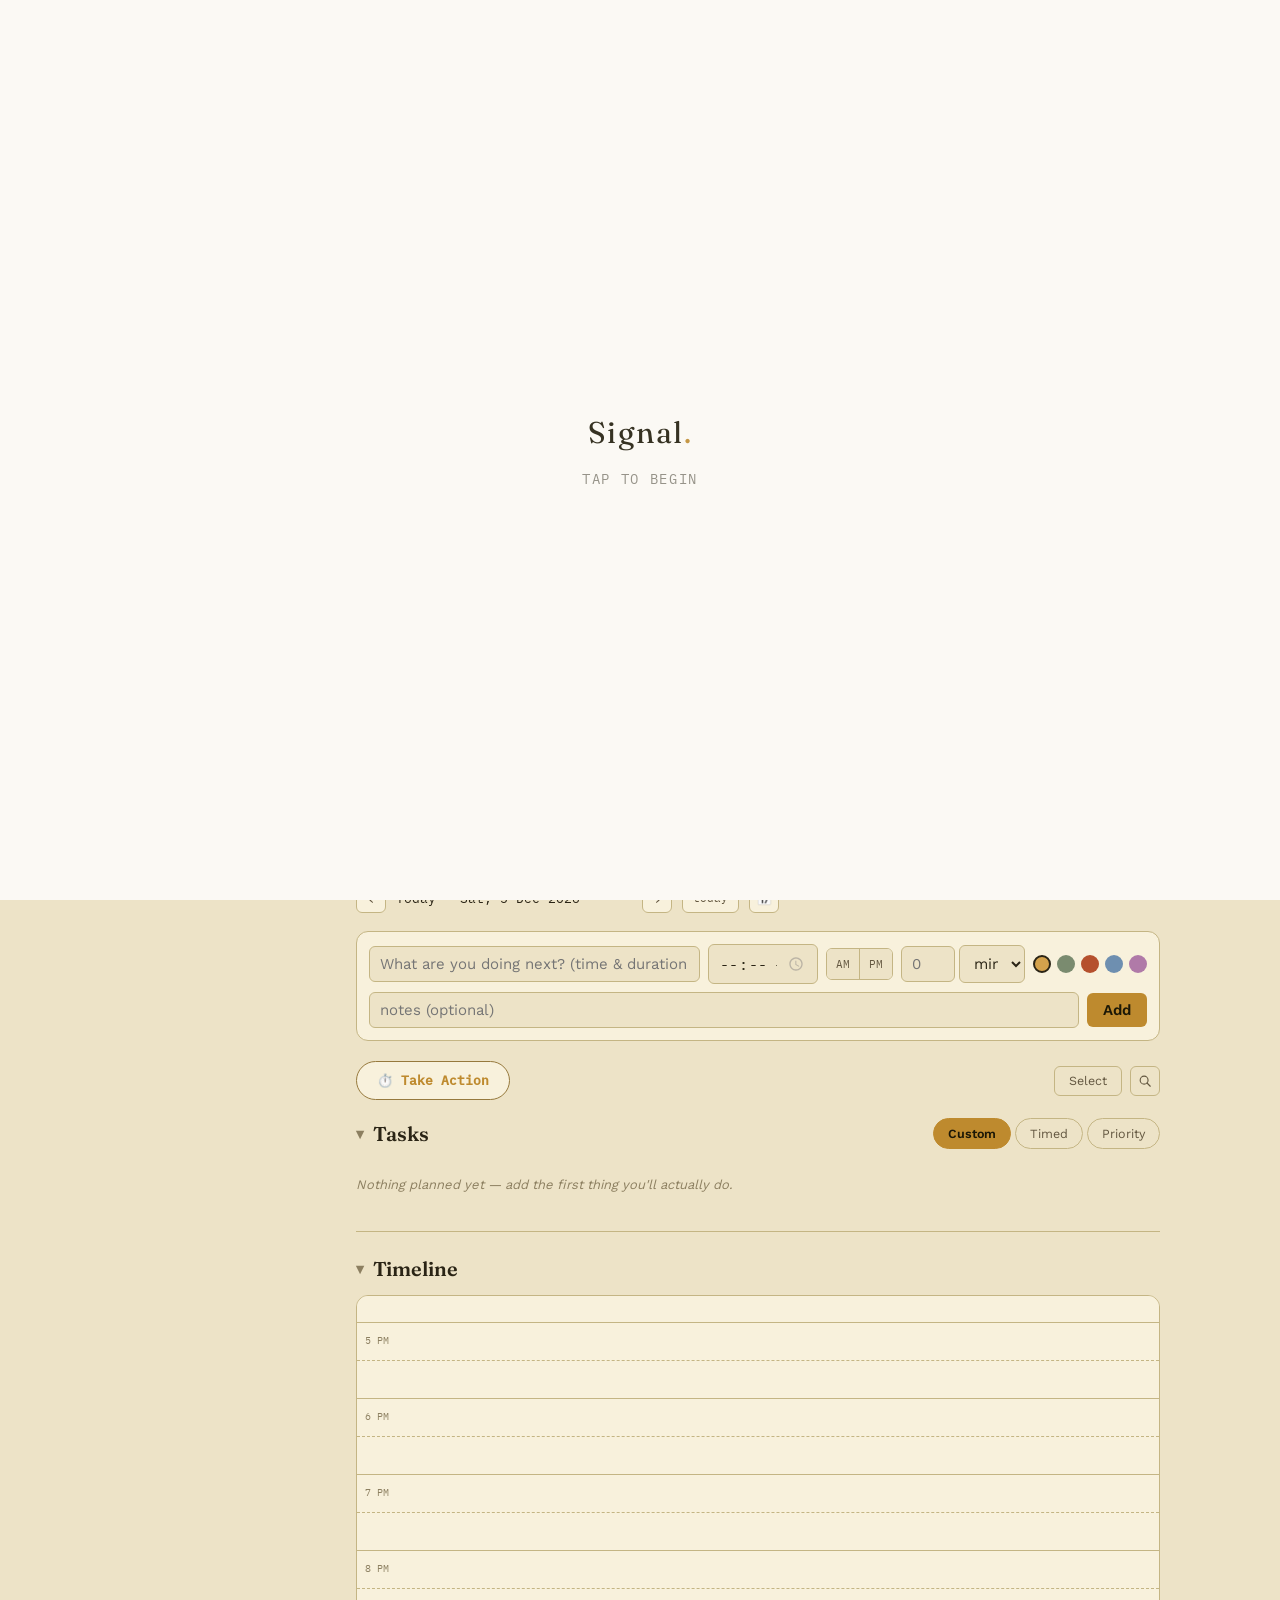
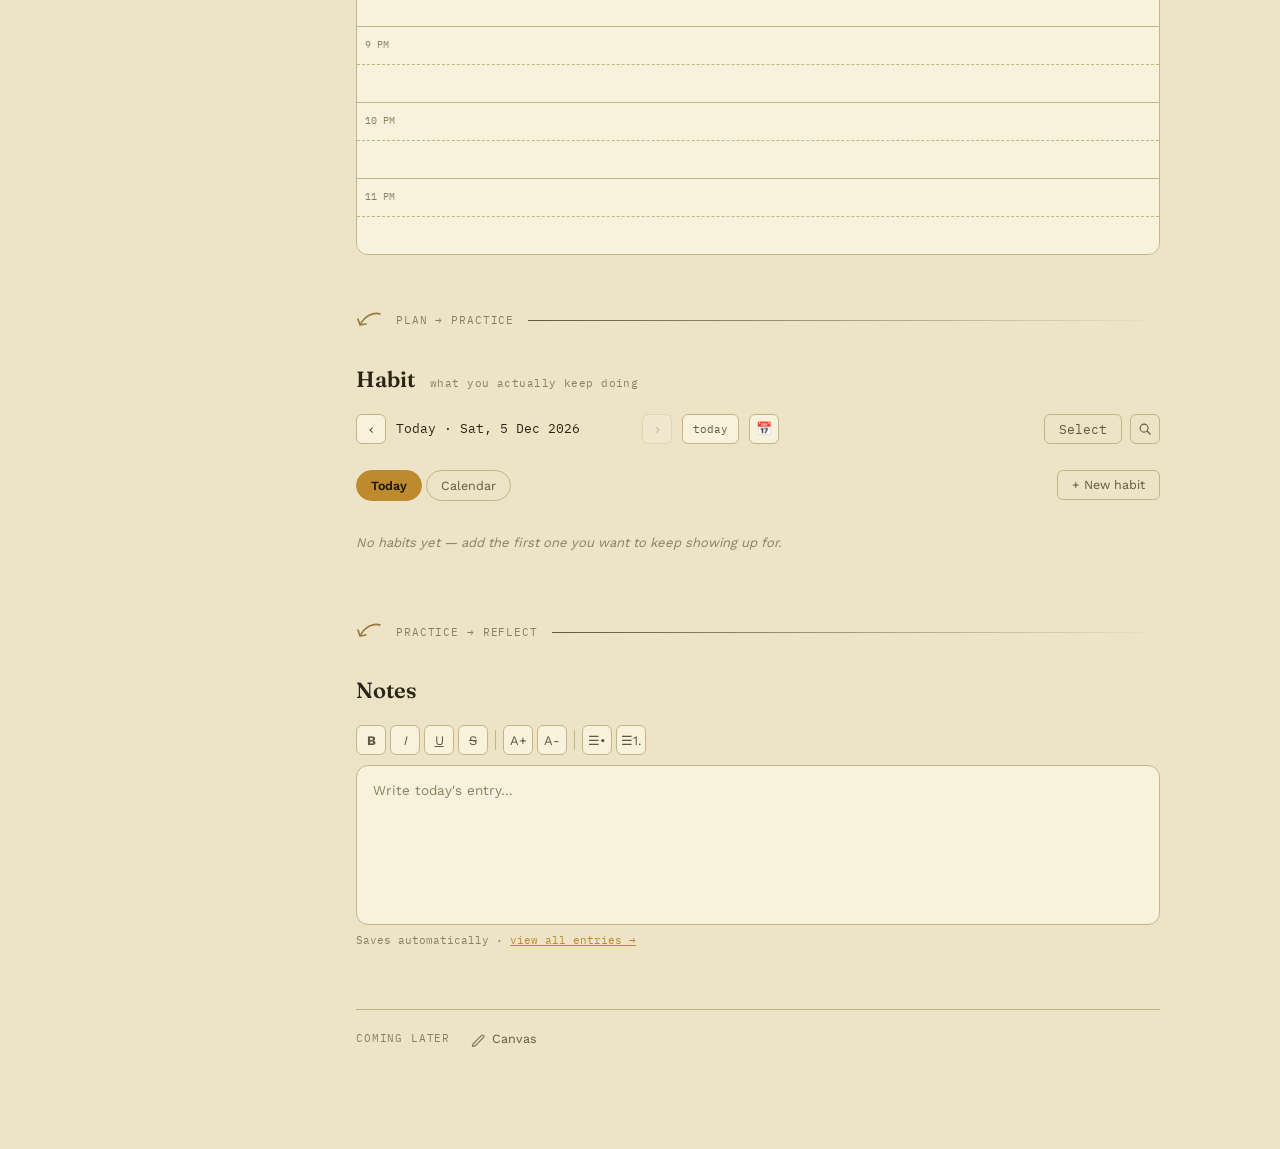
==== commit d46780c5: "v1.1.0 Bug fixes and some polish" ====
--- a/index.html
+++ b/index.html
@@ -7,9 +7,31 @@
 <script>
   // Blocking, runs before first paint: apply the saved theme immediately so switching to light
   // mode doesn't flash the dark theme for a frame first on the next page load.
-  try { if (localStorage.getItem('mm_theme') === 'light') { document.documentElement.classList.add('light-theme'); var m = document.querySelector('meta[name="theme-color"]'); if (m) m.setAttribute('content', '#F5EEDD'); } } catch(e){}
+  try {
+    var mmStored = localStorage.getItem('mm_theme');
+    // No manual choice saved yet: follow the OS light/dark setting instead of always defaulting
+    // to dark. Once the user actually toggles it (nav.js), that saved choice always wins here
+    // over whatever the OS is doing.
+    var mmWantLight = mmStored ? mmStored === 'light' : !!(window.matchMedia && window.matchMedia('(prefers-color-scheme: light)').matches);
+    if (mmWantLight) { document.documentElement.classList.add('light-theme'); var m = document.querySelector('meta[name="theme-color"]'); if (m) m.setAttribute('content', '#F5EEDD'); }
+  } catch(e){}
 </script>
 <link rel="stylesheet" href="styles.css">
+<!-- Preloaded specifically because this is the splash page: the splash's "Signal." text and its
+     "tap to begin" hint are the very first thing rendered, before styles.css's own font-display:
+     swap has had any real time to work with — font-display:swap shows a fallback font immediately
+     and swaps once the real one loads, which is exactly the visible font-change reported here.
+     Rather than adding an artificial delay to wait it out, this preload starts the two fonts
+     actually used on this screen (Fraunces for "Signal.", Plex Mono for the hint) downloading as
+     early as possible — and the splash already waits for an explicit tap before doing anything
+     else, so in practice the font is very likely to have already finished swapping in during that
+     natural pause, well before the person actually taps. `crossorigin` is required on font
+     preloads specifically (even same-origin ones) or the browser fetches the file twice instead
+     of reusing the preloaded one. Only added here, not the other 7 pages — this is where the
+     splash (and the flash) actually is; the rest render body text first, not a single large
+     display-font word, so the same swap is far less visually noticeable there. -->
+<link rel="preload" href="assets/fonts/Fraunces-Variable.woff2" as="font" type="font/woff2" crossorigin>
+<link rel="preload" href="assets/fonts/IBMPlexMono-Regular.woff2" as="font" type="font/woff2" crossorigin>
 <link rel="manifest" href="manifest.json">
 <link rel="apple-touch-icon" href="assets/icons/icon-180.png">
 <link rel="icon" href="assets/icons/icon-32.png">
--- a/styles.css
+++ b/styles.css
@@ -557,10 +557,29 @@
    box could be almost anywhere. Now this input is wrapped in its own small `.open-day-wrap`
    (position:relative, sized to just the button) and given explicit `inset:0`, so it always
    covers exactly the same box as its own button — no ambiguity, no dependency on flex's static-
-   position quirks. Still invisible/non-interactive itself (pointer-events:none, opacity:0) —
-   the 📅 button remains the only real control, calling .click() on this input from JS. */
+   position quirks.
+   Real root cause of the picker still never opening on iPhone, after several rounds of
+   showPicker()/.click() JS fallbacks: per the WHATWG thread that proposed showPicker() in the
+   first place (github.com/whatwg/html/issues/6909), a *synthetic* .click() dispatched from JS
+   isn't specified to trigger a browser's native picker UI at all — only a real, direct,
+   trusted tap on the input itself is guaranteed to. showPicker() covers the "trigger it from a
+   button" case on browsers that implement it (desktop Chrome/Firefox/Safari), but iOS Safari
+   doesn't implement showPicker() for date inputs at all (still-open WebKit bug), which is why
+   this always fell through to the .click() fallback specifically on iPhone — the one path that
+   was never actually guaranteed to work there. Fix: stop routing the tap through JS entirely.
+   This input is no longer pointer-events:none — it's the thing that actually receives the real
+   tap directly (stacked exactly on top of the 📅 button via `inset:0`, same box, later in the
+   DOM so it paints on top), so opening the picker is the browser's own default, guaranteed
+   behavior for a genuine click on a date input — nothing JS-triggered, nothing to be an
+   unimplemented no-op on iOS. Deliberately NOT setting pointer-events:auto explicitly — leaving
+   it unset lets it inherit normally, so `.nav-disabled`'s pointer-events:none (Select mode)
+   still correctly disables this too, the same as any other control in that group. The 📅
+   button's own click handler (openDatePicker() in app.js/habit-detail.js) is kept only as a
+   keyboard-accessibility fallback (Tab to the button, Enter/Space fires a real click there) —
+   real taps/clicks anywhere in this box now land on the input, not the button. */
 .open-day-wrap{ position: relative; display: inline-flex; }
-.open-day-picker{ position: absolute; inset: 0; width: 100%; height: 100%; margin: 0; padding: 0; border: 0; opacity: 0; pointer-events: none; }
+.open-day-wrap:hover .open-day-btn{ color: var(--gold); border-color: var(--gold-dim); } /* real mouse hover now lands on the transparent input on top, not this sibling button directly — mirrored here so the existing hover color-change still shows */
+.open-day-picker{ position: absolute; inset: 0; width: 100%; height: 100%; margin: 0; padding: 0; border: 0; opacity: 0; cursor: pointer; }
 
 .add-form{ display:flex; gap: 8px; margin-bottom: 20px; flex-wrap: wrap; align-items:center; background: var(--bg-raised); border: 1px solid var(--line); padding: 12px; border-radius: var(--radius-m); }
 .add-form input, .add-form select{ background: var(--bg); border: 1px solid var(--line); color: var(--ink); padding: 8px 10px; border-radius: var(--radius-s); }
@@ -789,9 +808,20 @@
 .habit-row{ display:flex; align-items:center; gap:12px; background: var(--bg-raised); border: 1px solid var(--line); border-radius: var(--radius-s); padding: 9px 12px; width:100%; min-width:0; }
 .habit-row.done{ opacity: 0.5; }
 /* while hovering a logged habit, or while its metric/note is actually focused for editing,
-   drop the muting so it reads like any other (unlogged) row until you move on */
-.habit-row.done:hover,
+   drop the muting so it reads like any other (unlogged) row until you move on. The :hover half
+   is wrapped in (hover: hover) specifically — iOS Safari (and touchscreens generally) can treat
+   a tap as entering a "stuck" :hover state that only clears on the next tap elsewhere, which is
+   exactly what was reported: checking off a habit left that one row un-muted until tapping
+   somewhere else, while other rows muted immediately — the row you just tapped was the one
+   stuck in :hover. (hover: hover) only matches devices with a real, continuous pointer (a
+   mouse), so this un-mute-on-hover behavior — genuinely useful on desktop — simply doesn't
+   apply on a touchscreen, sticky or not. :focus-within is left unscoped; it's a real, separate,
+   keyboard-accessibility case (tabbing into a done row's note field) that iOS Safari's tap
+   behavior doesn't actually trigger for non-text controls like a checkbox in the first place. */
 .habit-row.done:focus-within{ opacity: 1; }
+@media (hover: hover) {
+  .habit-row.done:hover{ opacity: 1; }
+}
 .habit-row.dragging{ opacity: .35; }
 .habit-row .entry-drag-handle{ cursor:grab; }
 .habit-identity{ display:flex; align-items:center; gap:9px; text-decoration:none; color:inherit; flex-shrink: 0; width: 170px; min-width:0; }
@@ -844,7 +874,7 @@
 .cal-nav{ display:flex; align-items:center; gap:10px; margin-bottom:14px; font-family: var(--font-mono); }
 .cal-nav button{ background: var(--bg-raised); border:1px solid var(--line); color: var(--ink-dim); width:28px; height:28px; border-radius: var(--radius-s); cursor:pointer; }
 .cal-nav button:hover{ color: var(--gold); border-color: var(--gold-dim); }
-.cal-nav .cal-label{ font-size: 13px; min-width: 130px; }
+.cal-nav .cal-label{ font-size: 13px; min-width: 130px; text-align: center; }
 .cal-nav .cal-show-deleted-btn{ width: auto; height: 28px; padding: 0 10px; font-size: 11px; margin-left: auto; }
 .cal-nav .cal-show-deleted-btn.active{ color: var(--gold); border-color: var(--gold-dim); }
 
@@ -856,7 +886,13 @@
 .legend-hard-del:hover{ color: var(--rust); text-decoration-color: var(--rust); }
 .cal-legend .sw{ width:9px; height:9px; border-radius:50%; flex-shrink:0; }
 
-.cal-grid{ display:grid; grid-template-columns: repeat(7, 1fr); gap: 6px; }
+.cal-grid{ display:grid; grid-template-columns: repeat(7, var(--cal-cell-size, 1fr)); gap: 6px; } /* --cal-cell-size is set by
+  renderCalGrid() (app.js) only when a month's busiest day needs more room than the natural 1fr
+  column gives — falls back to plain 1fr, unchanged, the rest of the time. Widening the column
+  this way (rather than one cell's own width) keeps every cell in the grid the same uniform size,
+  so a busy day's cell grows as a true square, not a distorted one-off rectangle. #mCalGrid
+  (habit-detail's month view) never sets this property, so it's always the plain 1fr fallback
+  there — consistent with that view never having this problem to begin with. */
 .cal-dow{ font-family: var(--font-mono); font-size: 10px; color: var(--ink-faint); text-align:center; padding-bottom: 4px; }
 .cal-cell{ aspect-ratio: 1/1; border: 1px solid var(--line); border-radius: 7px; background: var(--bg-raised); padding: 5px; cursor:pointer; display:flex; flex-direction:column; justify-content: space-between; }
 .cal-cell:hover{ border-color: var(--gold-dim); }
@@ -877,10 +913,23 @@
 
 /* ---------- habit detail page ---------- */
 
+/* Habit-detail page: sticky back-button row. The habit name only fades in once actually
+   scrolled (.is-stuck, toggled by nav.js's existing shared sticky-head observer) — while at the
+   top the real name is already right there in .habit-detail-hero below, so showing it twice
+   would just take up space for nothing. */
+.habit-sticky-row{ display:flex; align-items:center; gap:14px; min-width:0; }
+.habit-sticky-name{ font-family: var(--font-display); font-weight:600; font-size:16px; color:var(--ink); white-space:nowrap; overflow:hidden; text-overflow:ellipsis; min-width:0; opacity:0; transform:translateY(-2px); transition: opacity .15s ease, transform .15s ease; }
+.page-head.sticky-head.is-stuck .habit-sticky-name{ opacity:1; transform:translateY(0); }
+/* Not sticky — cycles to the adjacent habit (in the same order as the Habits list/Today page),
+   sitting between the sticky back-button row and the full habit-name hero below it. Hidden
+   entirely when there's nothing to cycle to (see habit-detail.js). */
+.habit-prevnext-row{ display:flex; justify-content:space-between; gap:10px; margin: 0 0 18px; }
+
 .habit-detail-hero{ display:flex; align-items:center; gap:16px; margin-bottom: 28px; flex-wrap:wrap; }
 .habit-detail-hero .badge{ width:56px; height:56px; border-radius:16px; display:flex; align-items:center; justify-content:center; font-size:26px; border:1px solid var(--line); flex-shrink:0; }
 .habit-detail-hero h1{ font-family: var(--font-display); font-size:26px; margin:0; }
 .habit-detail-hero .stats{ font-family: var(--font-mono); font-size:12px; color: var(--ink-dim); margin-top:4px; }
+.habit-detail-hero .stats .stat-point{ white-space: nowrap; } /* keeps e.g. "since 05-09-2025" together as one unit when the line wraps, instead of splitting mid-phrase — see habit-detail.js renderHero() */
 .habit-detail-actions{ margin: 24px 0 30px; display:flex; gap:8px; justify-content:flex-end; }
 .habit-detail-actions .danger{ background:transparent; border:1px solid var(--rust); color: var(--rust); padding:8px 14px; border-radius: var(--radius-s); cursor:pointer; font-size: 12.5px; }
 .habit-detail-actions .danger:hover{ background: rgba(181,80,45,0.1); }
@@ -909,12 +958,36 @@
 
 .year-heatmap-wrap{ overflow-x:auto; padding-bottom: 8px; }
 .year-months{ display:flex; gap:3px; font-family: var(--font-mono); font-size:9.5px; color: var(--ink-faint); margin-bottom:4px; margin-left: 18px; }
+.year-grid-row{ display:flex; } /* wraps dow-labels + the heatmap itself — was an inline style on this div, moved into the stylesheet so the mobile override below has a normal selector to target */
 .year-heatmap{ display:flex; gap:3px; }
 .year-dow-labels{ display:flex; flex-direction:column; gap:3px; margin-right:4px; font-family: var(--font-mono); font-size: 8.5px; color: var(--ink-faint); }
 .year-dow-labels span{ height:11px; line-height:11px; }
+/* Horizontal Sun–Sat header, mobile-only counterpart to .year-dow-labels above (which is a
+   vertical sidebar — correct for desktop's weeks-as-columns layout, but doesn't apply once the
+   grid rotates to weeks-as-rows on mobile, see .year-heatmap-vertical below). Hidden here,
+   switched on inside the 760px mobile block. */
+/* ---------- year heatmap: mobile Sun–Sat header row (desktop uses the vertical Mon/Wed/Fri sidebar instead, see .year-dow-labels) ---------- */
+.year-dow-header{ display:none; gap:4px; margin-bottom:4px; font-family: var(--font-mono); font-size:11px; color: var(--ink-faint); } /* only ever
+  shown on mobile (display:flex override below) — font-size bumped 9px → 11px directly here,
+  safe since desktop never renders this element at all */
+.year-dow-header .ydow-cell{ width:16px; text-align:center; } /* .ydow-cell, not a blanket `span`
+  — the header's first child is .year-row-month-label (an invisible spacer reused from the
+  week-rows below, for alignment — see habit.html), which needs its OWN 26px width from that
+  class; a blanket `span` selector here was overriding it with 16px (specificity: element+class
+  beats class alone), quietly breaking the alignment between header and grid by a few px */
 .year-week{ display:flex; flex-direction:column; gap:3px; }
-.year-day{ width:11px; height:11px; border-radius:3px; background: var(--bg-raised-2); border:1px solid var(--line); }
+.year-day{ width:11px; height:11px; border-radius:3px; background: var(--bg-raised-2); border:1px solid var(--line); cursor: pointer; } /* cursor:pointer isn't just cosmetic here — a plain <div> with only a JS click handler and no cursor style is exactly the shape of element that needs 2 taps to register a click on iOS Safari (first tap registers as a hover-equivalent, second as the actual click); .cal-cell elsewhere already had this and never had the problem, which is what pointed at it here */
 .year-day.future{ opacity: .3; }
+/* Mobile-only rotated layout for the year heatmap — see habit-detail.js renderYear(). The
+   desktop grid (weeks as 53 columns, left to right across the year) is exactly what forced the
+   horizontal overflow/scrolling on a portrait phone reported repeatedly; rather than just making
+   that scroll more gracefully, the grid itself rotates on mobile — weeks become rows (stacked
+   top to bottom), days become the 7 columns within each row — which fits a phone's width with
+   no scrolling needed at all, since normal page-scroll already handles a tall, narrow grid. */
+.year-heatmap.year-heatmap-vertical{ flex-direction: column; gap:4px; }
+.year-week-row{ display:flex; align-items:center; gap:6px; }
+.year-row-month-label{ width:26px; flex-shrink:0; text-align:right; font-family: var(--font-mono); font-size:9.5px; color: var(--ink-faint); }
+.year-week-days{ display:flex; gap:4px; }
 
 .habit-log-feed{ margin-top: 10px; }
 .habit-log-feed .search-row .sr-date{
@@ -1011,6 +1084,9 @@
   width: 9px; height: 9px; border-radius: 50%;
   background: #fff; border: 1.5px solid var(--bg-raised);
 }
+:root.light-theme .cal-cell .note-dot{ border-color: rgba(43,39,24,.55); } /* var(--bg-raised) is
+  itself near-white in light mode, so the border was invisible there — a thin dark ring instead,
+  so the dot still reads against a light cell background */
 
 /* ---------- all-habits calendar: bigger dots + legend (index.html) ---------- */
 .cal-legend.big .li{ font-size: 13px; gap: 8px; }
@@ -1024,6 +1100,8 @@
   position: absolute; top: -2px; right: -2px; width: 5px; height: 5px; border-radius: 50%;
   background: #fff; border: 1px solid var(--bg-raised);
 }
+:root.light-theme .year-day .yd-note{ border-color: rgba(43,39,24,.55); } /* same fix as
+  .note-dot above — var(--bg-raised) is itself near-white in light mode, invisible as a border */
 .year-hover-label{
   font-family: var(--font-mono); font-size: 11.5px; color: var(--ink-dim); margin-bottom: 8px; min-height: 16px;
 }
@@ -1140,6 +1218,8 @@
 
 /* ---------- day list backward/forward nav shared with habits ---------- */
 .day-nav .next-disabled{ opacity: .3; cursor: default; pointer-events: none; }
+.cal-nav .next-disabled{ opacity: .3; cursor: default; pointer-events: none; } /* same treatment, for #calNext — habit-section month nav now stops at the current month */
+.year-nav .next-disabled{ opacity: .3; cursor: default; pointer-events: none; } /* same again, for #yNext — habit-detail's year heatmap now stops at the current year */
 
 
 /* ---------- collapsible toolbars (New Habit / Search toggles) ---------- */
@@ -1386,7 +1466,15 @@
   .shell.backup-panel-open .mobile-backup-panel{ display: flex; }
   .mobile-backup-panel .ghost-btn{ white-space: nowrap; }
 
-  .main{ padding: 24px 20px calc(150px + env(safe-area-inset-bottom)); max-width: 100%; } /* was
+  /* max-width:100vw, not 100%, matters a lot more than it looks — see the calendar-grid
+     comments further down for the full story, but short version: a percentage max-width on
+     .main can get inflated by a deeply-nested descendant's own intrinsic content size (proven
+     by testing — a fixed-width grid inside the Habit Tracker calendar was pushing .main to
+     454px on a 390px phone, entirely silently, no visual overflow warning of any kind). vw is
+     resolved directly against the viewport, immune to that regardless of what's nested inside
+     .main — this is what actually makes any "let a deeply-nested element scroll horizontally
+     instead of overflowing" fix downstream of .main reliable at all. */
+  .main{ padding: 24px 20px calc(150px + env(safe-area-inset-bottom)); max-width: 100vw; } /* was
     130px — barely cleared the floating buttons' own top edge with no breathing room; this
     applies to every page (.main is the shared content wrapper), not just Today */
   /* Flow's timer + controls need extra clearance beyond the general page padding above — it's
@@ -1396,6 +1484,10 @@
   /* the add-habit popup's color swatches were forced flex-wrap:nowrap for desktop's wider modal
      — on a phone-width modal that just pushed the row off the edge instead of wrapping */
   .habit-add-modal .color-picker{ flex-wrap: wrap; width: auto; }
+  /* Same fix, same reason, for the habit-detail page's own Edit form — .edit-row-icon-color's
+     desktop rule also forces nowrap, which on mobile just let the extra swatches run off the
+     edge instead of wrapping to a second row. */
+  .edit-row-icon-color .color-picker{ flex-wrap: wrap; max-width: none; }
 
   /* Today page's inline add-habit form: emoji picker previously got its own "open to the side"
      treatment here (mirroring the Habits-page modal's popup), but on a phone the panel could
@@ -1434,12 +1526,51 @@
   .flow-layout{ flex-direction: column-reverse; gap: 28px; align-items: center; }
   .flow-tasks-panel{ width: 100%; padding-top: 0; }
 
-  /* .current-date's 236px fixed desktop width (sized for the longest possible date string) was
-     the single biggest source of the "everything is a bit too wide" mobile overflow — that alone
-     could exceed a phone's viewport before anything else in the row was even accounted for */
-  .day-nav .current-date{ width: auto; min-width: 0; font-size: 12px; }
-  .day-nav{ flex-wrap: wrap; gap: 8px; }
-  .day-nav-dategroup{ flex-wrap: wrap; row-gap: 6px; gap: 6px; }
+  /* Fixed width now, not auto — on mobile this used to resize with whatever date string was
+     showing (no prefix for a plain date vs "Today · "/"Yest · "/"Tom · " for the three special
+     cases), which visibly shifted every button after it (next-day, today, the 📅 date-picker)
+     left and right as you navigated. 24ch covers the longest real case exactly ("Today · Wed, 25
+     Sep 2026" is 24 characters) if the font renders as a truly perfect monospace — but the font
+     here (IBM Plex Mono) is self-hosted, and its "ch" (the width of its "0" glyph) doesn't
+     necessarily match every OTHER character's advance width to the sub-pixel, especially
+     punctuation like "·" and ",". That's exactly what truncated "2026" down to "202" — a few
+     px short, not 4-5 characters' worth. calc(24ch + 10px) fixed the truncation, but then made
+     the row too wide — the 📅 date-picker button started wrapping to a second line, which is its
+     own problem. Narrowed to calc(24ch + 5px), then narrower still to calc(24ch + 2px) on
+     further feedback that even +5px still read as a bit much: still a font-relative estimate
+     with a small fixed buffer on top (not a guessed flat px value, and not trying to chase an
+     exact character count down to the pixel), just the smallest buffer that still clears the
+     truncation — verified against a real rendered page each time this number changed. flex-shrink:0
+     stops the wrapping flex row above from still nibbling at its width under pressure — it and
+     everything after it now sit at one fixed spot regardless of which date or page this is.
+     Covers Day List, Habit Tracker (Today page), and the habit-detail page's own day-nav in one
+     rule, all three share this same .current-date class. */
+  .day-nav .current-date{ width: calc(24ch + 1px); min-width: 0; flex-shrink: 0; overflow: hidden; text-overflow: ellipsis; font-size: 12px; }
+
+  /* .journal-save-hint intentionally has NO mobile override — the "way bigger" anomaly reported
+     was never really about this element's own font-size; it was the .main containment bug (see
+     the #calGrid comments below). With that fixed, this just inherits the base 10.5px like
+     everything else, no special-casing needed here at all. */
+
+  /* Habit Tracker calendar (Today page, #calGrid — NOT habit-detail's #mCalGrid, which only ever
+     shows one mark per day and never needed this). Round 41: transposed on mobile — weekdays
+     become a sticky leading column, weeks become columns that scroll/pinch-zoom horizontally,
+     instead of a busy day growing every row (and the whole page) taller. Built in app.js as
+     nested flex columns (one per week, each a fixed 7-cell stack) rather than a CSS-grid
+     transpose — a grid-auto-flow:column version positioned cells correctly but Chromium sized
+     the grid container's own auto height shorter than its actual row tracks once aspect-ratio
+     and an implicit custom-property column were both involved, clipping the bottom rows. Flex's
+     cross-axis "tallest child" sizing doesn't have that problem. */
+  #calGrid.cal-grid-mobile{
+    display: flex; align-items: flex-start; gap: 6px;
+    overflow-x: auto; -webkit-overflow-scrolling: touch; padding-bottom: 6px;
+  }
+  .cal-week-col{ display: flex; flex-direction: column; gap: 6px; flex: 0 0 var(--cal-cell-size, 44px); }
+  .cal-week-col-labels{ position: sticky; left: 0; z-index: 2; background: var(--bg); flex-basis: 22px; border-right: 1px solid var(--line); }
+  #calGrid.cal-grid-mobile .cal-dow, #calGrid.cal-grid-mobile .cal-cell{ flex: 0 0 var(--cal-cell-size, 44px); width: 100%; }
+  #calGrid.cal-grid-mobile .cal-dow{ display: flex; align-items: center; justify-content: center; padding: 0; }
+  .day-nav{ flex-wrap: wrap; gap: 4px; row-gap: 6px; }
+  .day-nav-dategroup{ flex-wrap: wrap; row-gap: 6px; gap: 2px; }
   /* Slightly larger than even the desktop base (30px) — phone touch targets benefit from a bit
      more room than the space freed up by the Yest/Tom abbreviation above would otherwise sit
      unused, and 27px (the previous mobile size) ran a bit small for a reliable tap. */
@@ -1596,7 +1727,10 @@
      which left no room for text-align to do anything), name itself stays left-aligned/normal
      reading order, only the secondary stats line shifts right. */
   .habit-hero-text{ flex: 1; min-width: 0; }
-  .habit-hero-text .stats{ text-align: right; }
+  /* Reverted from Round 23's right-align, per request — left-aligned like the other stat-style
+     rows on this page (e.g. Habits-list's own hl-insights), and paired with .stat-point (above)
+     so a wrapped line breaks between stat points instead of mid-phrase. */
+  .habit-hero-text .stats{ text-align: left; }
   /* Real bug found: .sticky-head never had a mobile override at all — it was using its desktop
      padding (16px top, 48px sides) and matching -48px negative side-margins completely
      unchanged on a phone, where .main's own padding is 20px, not 48px (a mismatch that likely
@@ -1622,6 +1756,67 @@
      right-aligned again on mobile (see above): give the row somewhere to wrap to instead of
      overflowing, the same class of bug as the sidebar/.current-date overflow fixed elsewhere. */
   .tabs{ flex-wrap: wrap; row-gap: 8px; }
+
+  /* Year heatmap (habit-detail page) — rotated to weeks-as-rows on mobile, see the base
+     .year-heatmap-vertical rule above and habit-detail.js's renderYear() for the structural
+     change. The desktop-only pieces (the top month-label row, the vertical Mon/Wed/Fri sidebar,
+     and the wrapper's own horizontal scrollbar) are switched off here; the rotated grid needs
+     none of them — a horizontal Sun–Sat header takes the sidebar's place instead. */
+  .year-heatmap-wrap{ overflow-x: visible; padding-bottom: 0; }
+  .year-months{ display:none; }
+  .year-dow-labels{ display:none; }
+  /* Centered as a block, not just left-flush — the whole point of the leading spacer span
+     (matching .year-row-month-label's width, added in habit.html) is so the header's content
+     has the exact same total width as each week-row below it (label-width + gap + 7 cells +
+     their gaps); centering both independently (same width in each) still lines them up. Old
+     margin-left:32px hack removed — it was a fixed offset from the left edge, which doesn't
+     center, it just shifts.
+     transform:translateX(-16px), not margin-left — centering the *whole* block (spacer + 7
+     columns) puts the middle of that whole block at true center, but the spacer only sits on
+     the left, so the visible 7-column part (the part that actually reads as "the grid" to a
+     person looking at it) ends up sitting exactly half the spacer's width — 16px, half of 32px —
+     right of true center. A first attempt shifted this with margin-left:-16px, but verified
+     testing showed that only moved the visible columns half as far as intended (8px, not 16) —
+     a negative margin on a width:auto flex box doesn't just reposition it, it also *grows* the
+     box's own computed width by the same amount (per the standard block-width formula), and
+     justify-content:center then re-centers within that now-wider box, diluting the correction by
+     half. transform doesn't touch box-model width at all, so the full -16px repositioning
+     actually lands — confirmed pixel-exact (block center and visible-column center both measured
+     at the same x) against a real rendered page. */
+  .year-dow-header{ display:flex; gap:6px; justify-content:center; transform: translateX(-16px); }
+  .year-dow-header .ydow-cell{ width:32px; }
+  .year-grid-row{ justify-content:center; transform: translateX(-16px); }
+  /* Cells bumped once more (28px → 32px) per request. Gaps left at 6px; the row-label column
+     (26px) + its own 6px gap match the header spacer above, so alignment holds regardless of
+     exact cell size (both sides scale together). */
+  .year-day{ width:32px; height:32px; }
+  /* "Has a note" indicator dot — bigger to match the now much-larger (32px, was 11px on desktop)
+     cells; base rule's 5px was sized for that original desktop scale. */
+  .year-day .yd-note{ width: 9px; height: 9px; top: -3px; right: -3px; }
+  /* Month label ("Jan", "Feb"...) at the start of a week-row a new month begins in — bigger,
+     matching the cells around it; base rule's 9.5px was also sized for the small desktop cells. */
+  .year-row-month-label{ font-size: 12px; }
+  /* Year label in the year-nav (prev ‹ 2026 › next) — centered within its own reserved width
+     instead of left-aligned, so it visually centers between the two arrow buttons either side. */
+  .year-nav .year-label{ text-align: center; }
+  .year-heatmap.year-heatmap-vertical{ gap:6px; }
+  .year-week-days{ gap:6px; }
+
+  /* Month/Year tab row (habit-detail page only — scoped via #calTabs so this doesn't touch the
+     Today page's own Today/Calendar .tabs, a separate use of the same class): centered, with
+     Month on the left and Year on the right (i.e. plain DOM order — no order override needed;
+     the previous round's right-align + Month-at-the-far-right was a different, since-reversed
+     request). */
+  #calTabs{ justify-content: center; }
+
+  /* Month-view's own nav (prev/label/next) and the Year-view nav — centered instead of left,
+     per request. #mCalNav scopes this to habit-detail's Month view specifically; the Today
+     page's Calendar tab reuses the plain .cal-nav class but also carries a "Show deleted"
+     button pinned right via margin-left:auto, which centering here would fight with, so that
+     one is deliberately left untouched. .year-nav is only ever used on this page, safe to
+     target directly. */
+  #mCalNav{ justify-content: center; }
+  .year-nav{ justify-content: center; }
 
   /* Journal grid: 2 cards per row instead of 3 — 3 across was too tight to read on a phone */
   .journal-grid{ grid-template-columns: repeat(2, 1fr); }
